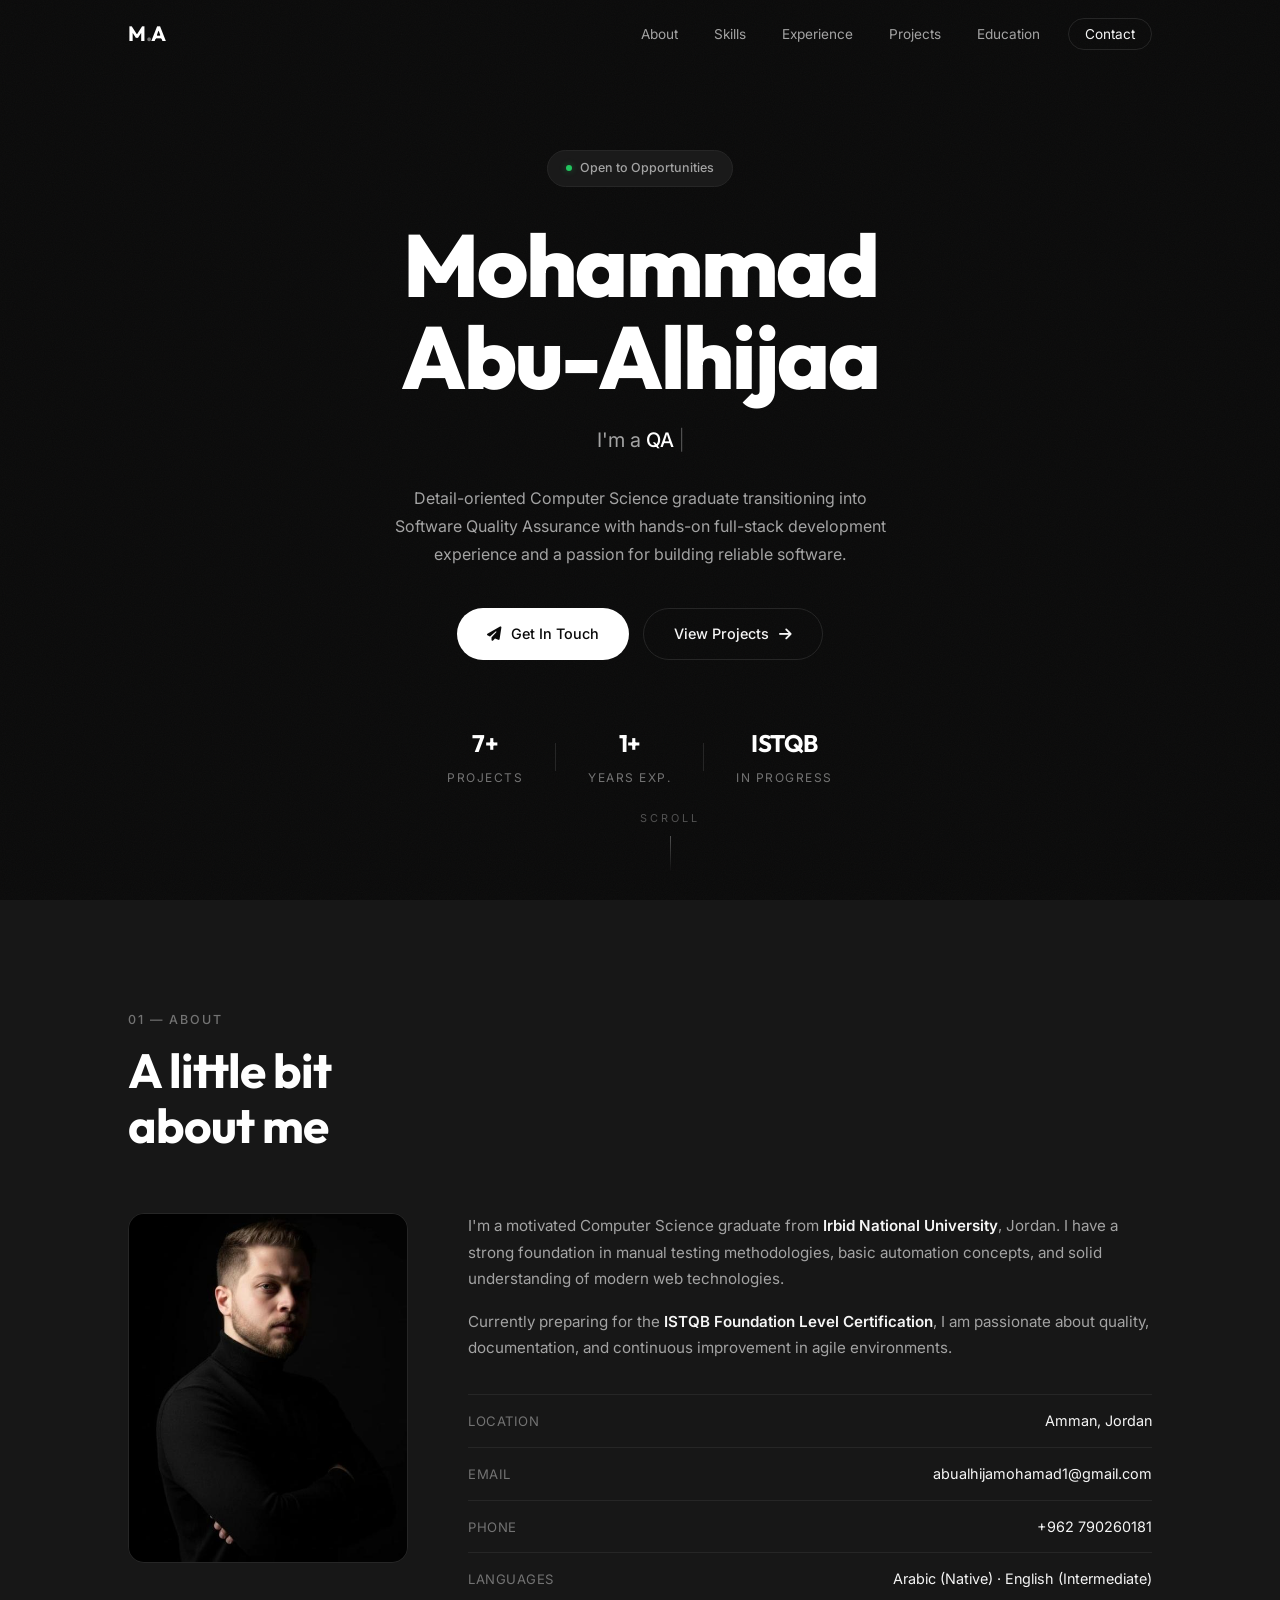
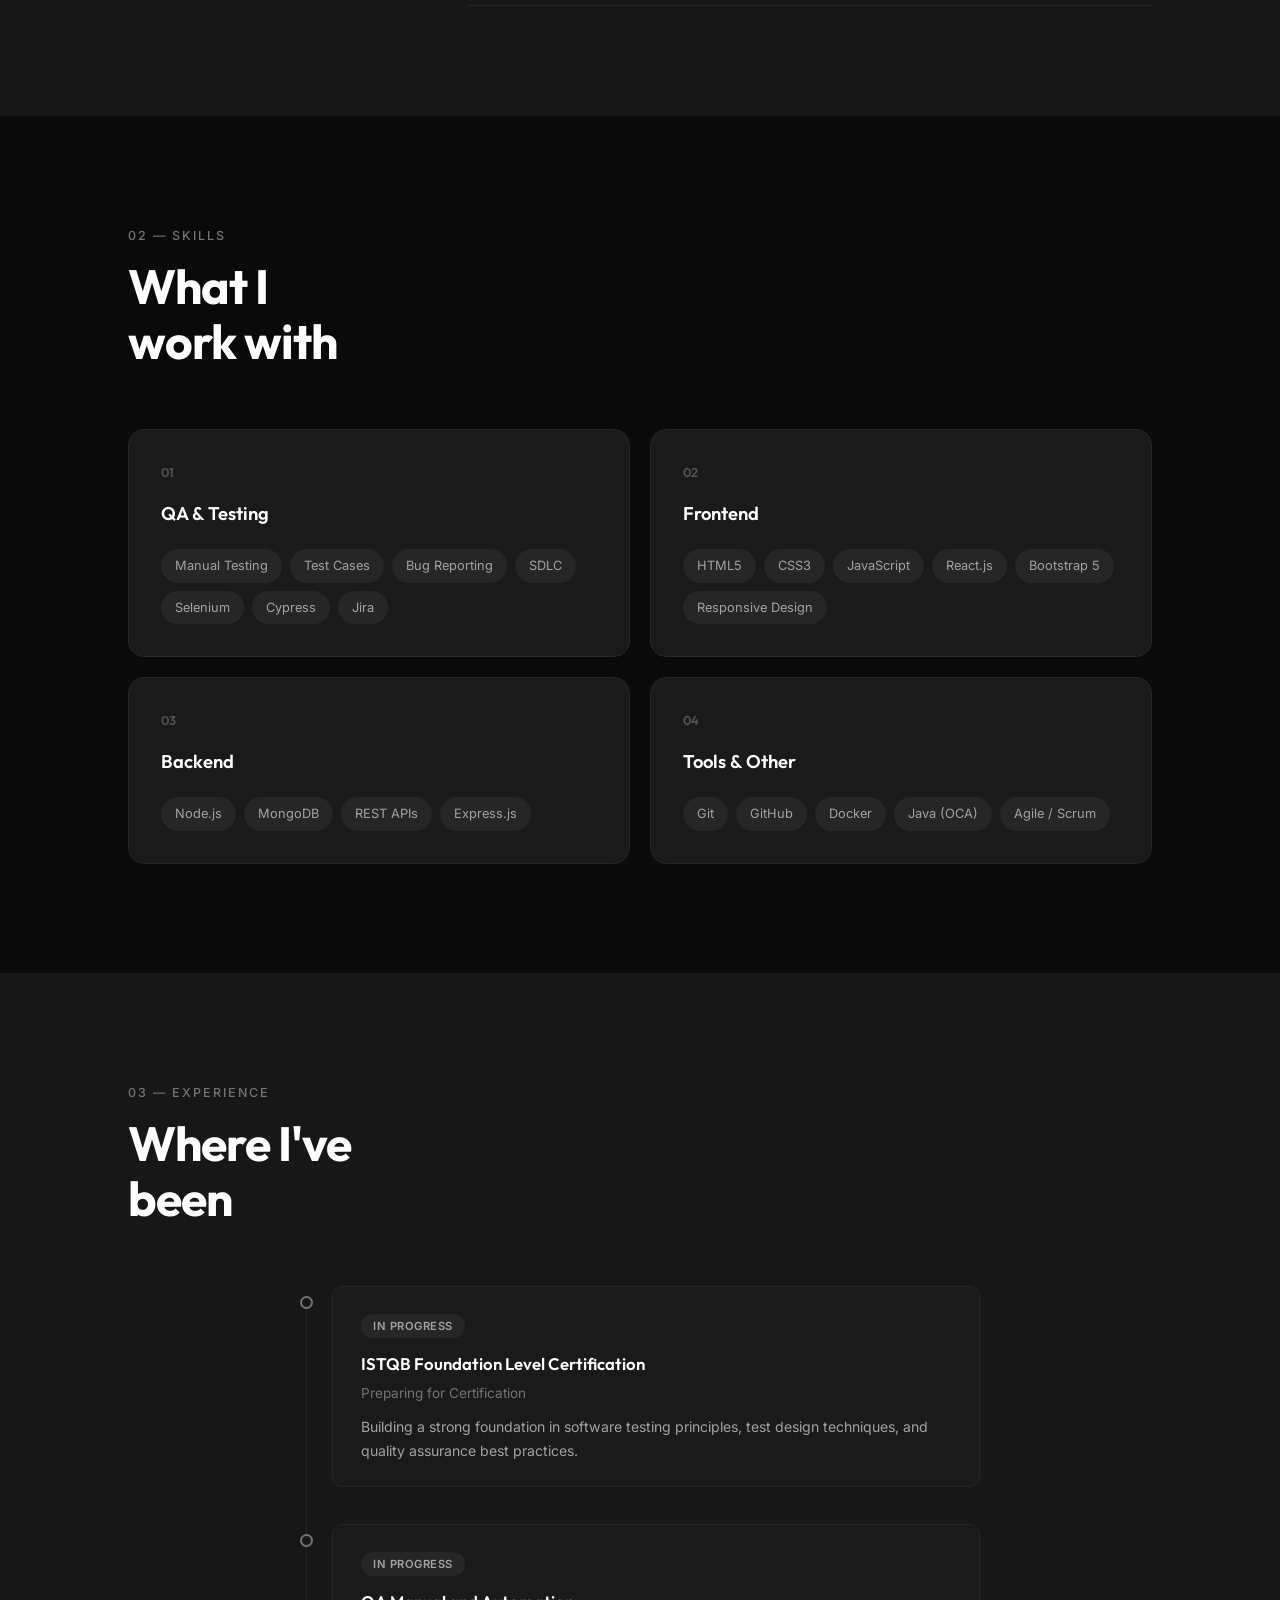
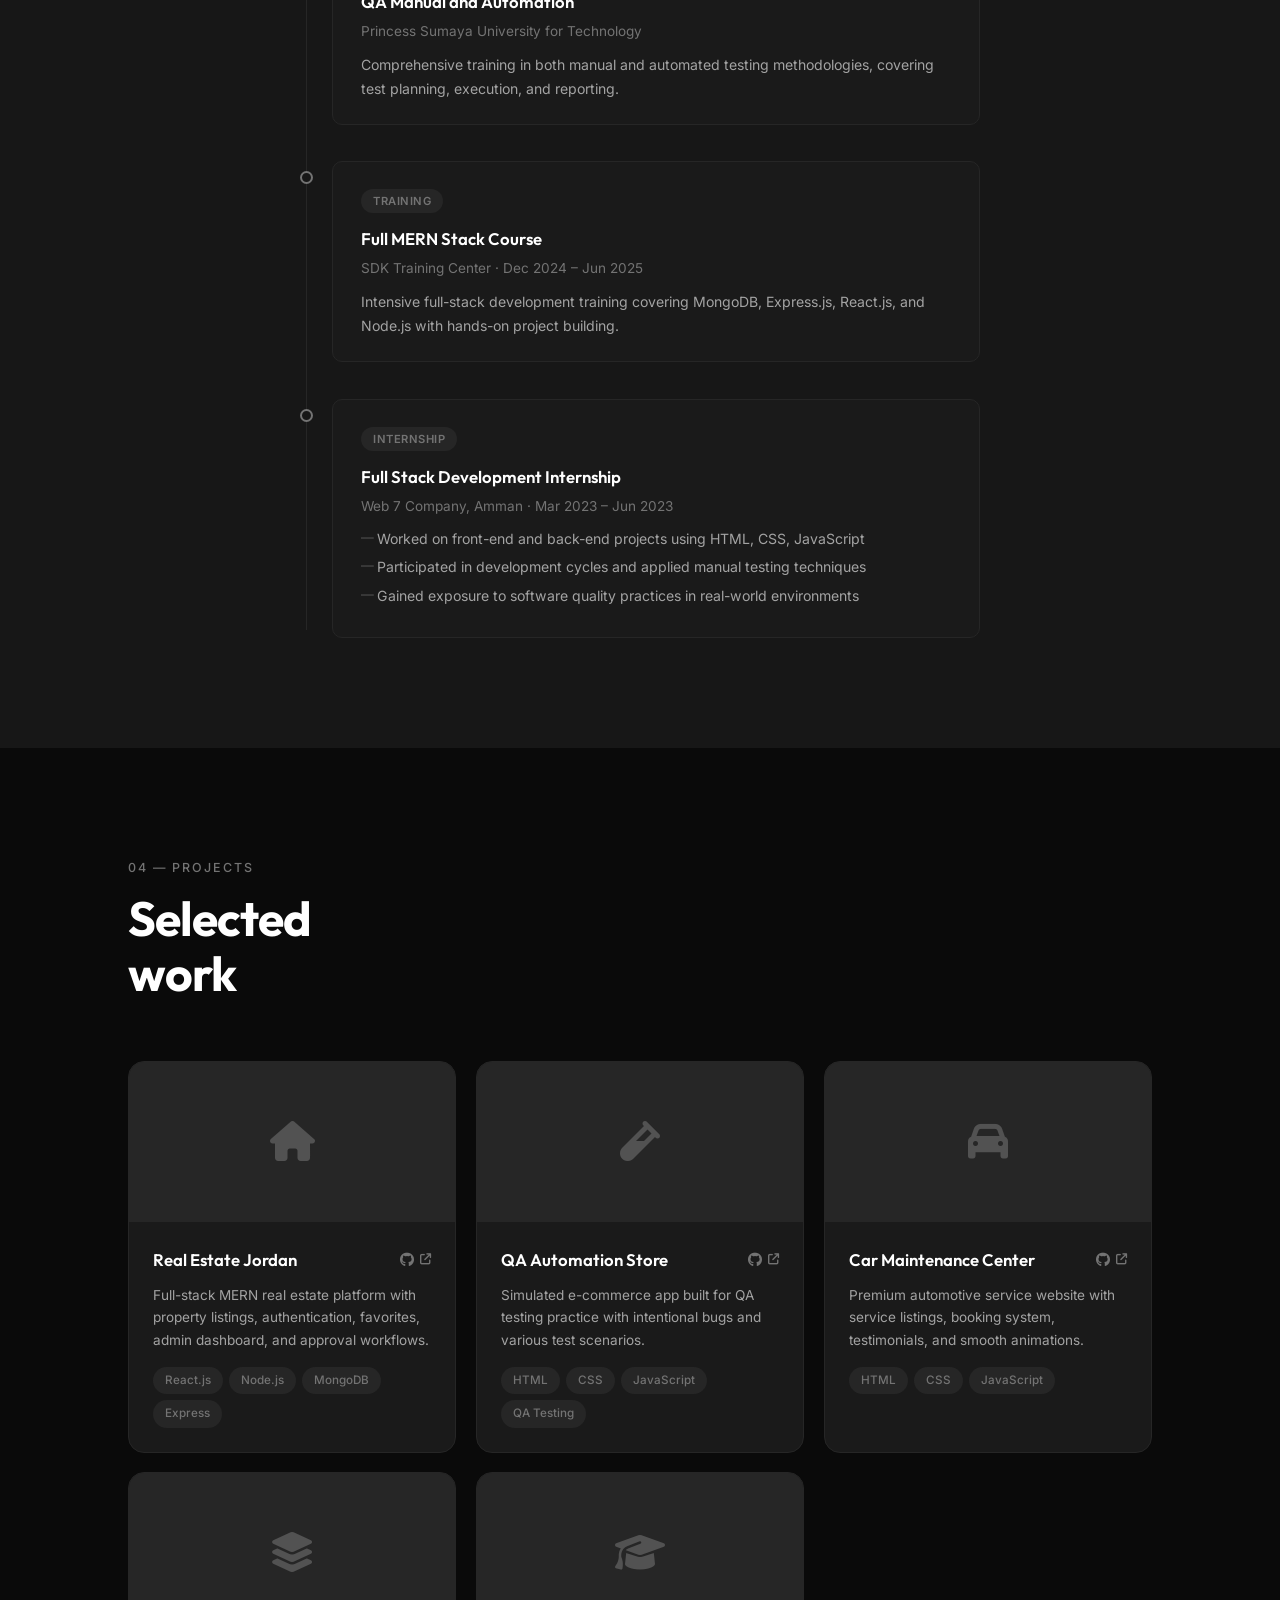
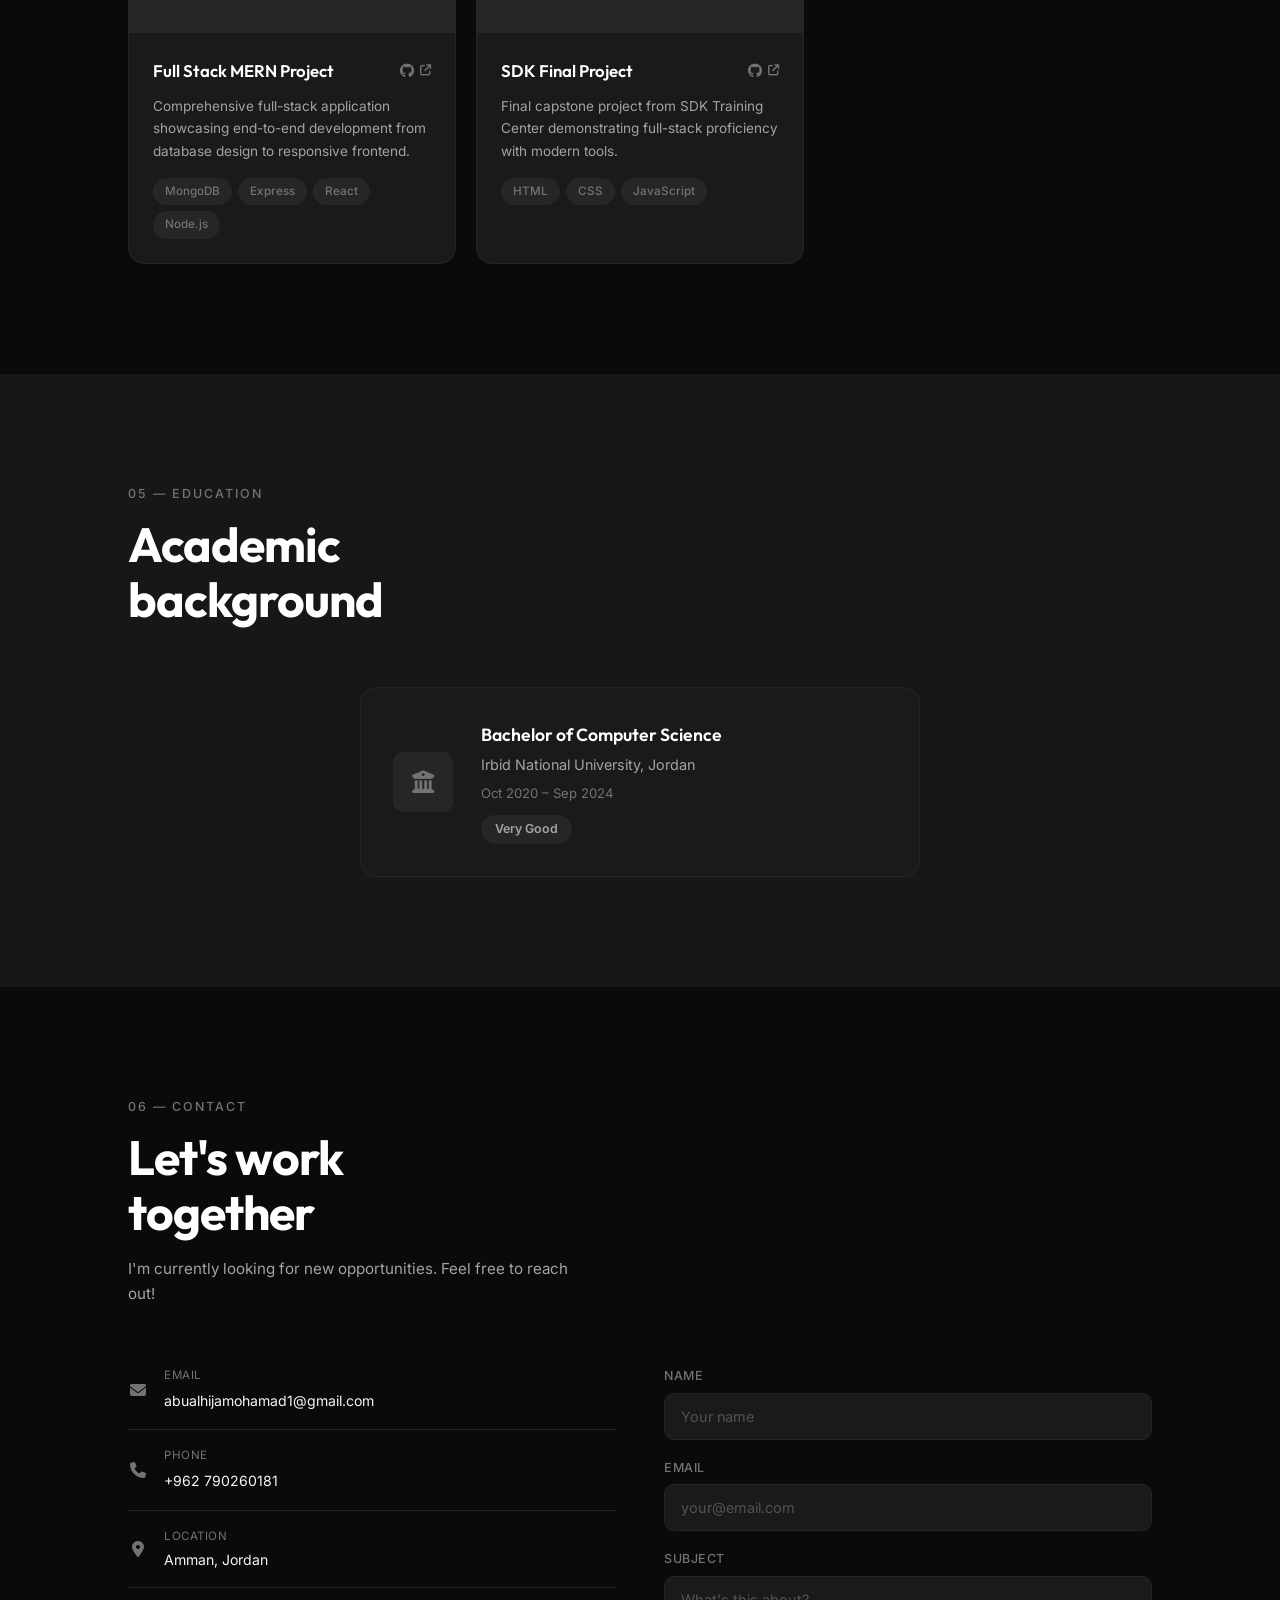
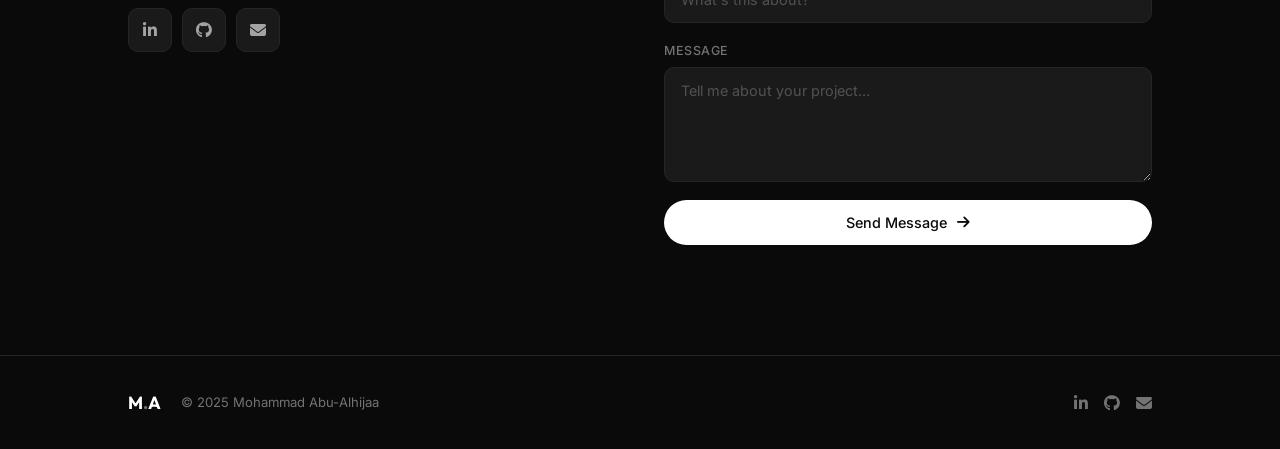
==== index.html @ 519ab6fd "portfolio" ====
<!DOCTYPE html>
<html lang="en">

<head>
    <meta charset="UTF-8">
    <meta name="viewport" content="width=device-width, initial-scale=1.0">
    <meta name="description"
        content="Mohammad Abu-Alhijaa — QA Engineer & Full-Stack Developer. Explore my portfolio, projects, and skills in software quality assurance and web development.">
    <meta name="keywords"
        content="Mohammad Abu-Alhijaa, QA Engineer, Full-Stack Developer, Portfolio, Software Quality Assurance, MERN Stack">
    <meta name="author" content="Mohammad Abu-Alhijaa">
    <title>Mohammad Abu-Alhijaa | QA Engineer & Full-Stack Developer</title>
    <link rel="preconnect" href="https://fonts.googleapis.com">
    <link rel="preconnect" href="https://fonts.gstatic.com" crossorigin>
    <link
        href="https://fonts.googleapis.com/css2?family=Inter:wght@300;400;500;600;700&family=Outfit:wght@500;600;700;800&display=swap"
        rel="stylesheet">
    <link rel="stylesheet" href="https://cdnjs.cloudflare.com/ajax/libs/font-awesome/6.5.1/css/all.min.css">
    <link rel="stylesheet" href="styles.css">
</head>

<body>
    <!-- ========== NAVIGATION ========== -->
    <nav class="navbar" id="navbar">
        <div class="nav-container">
            <a href="#hero" class="nav-logo">M<span class="logo-dot">.</span>A</a>
            <ul class="nav-links" id="navLinks">
                <li><a href="#about" class="nav-link">About</a></li>
                <li><a href="#skills" class="nav-link">Skills</a></li>
                <li><a href="#experience" class="nav-link">Experience</a></li>
                <li><a href="#projects" class="nav-link">Projects</a></li>
                <li><a href="#education" class="nav-link">Education</a></li>
                <li><a href="#contact" class="nav-link nav-link-cta">Contact</a></li>
            </ul>
            <button class="nav-toggle" id="navToggle" aria-label="Toggle navigation menu">
                <span class="hamburger"></span>
            </button>
        </div>
    </nav>

    <!-- ========== HERO SECTION ========== -->
    <section class="hero" id="hero">
        <div class="hero-noise"></div>
        <div class="hero-content">
            <div class="hero-badge">
                <span class="badge-dot"></span>
                Open to Opportunities
            </div>
            <h1 class="hero-name">Mohammad<br>Abu-Alhijaa</h1>
            <div class="hero-title">
                <span class="hero-title-static">I'm a </span>
                <span class="hero-title-dynamic" id="typingText"></span>
                <span class="typing-cursor">|</span>
            </div>
            <p class="hero-description">
                Detail-oriented Computer Science graduate transitioning into Software Quality Assurance
                with hands-on full-stack development experience and a passion for building reliable software.
            </p>
            <div class="hero-cta">
                <a href="#contact" class="btn btn-primary">
                    <i class="fas fa-paper-plane"></i>
                    Get In Touch
                </a>
                <a href="#projects" class="btn btn-ghost">
                    View Projects
                    <i class="fas fa-arrow-right"></i>
                </a>
            </div>
            <div class="hero-stats">
                <div class="stat-item">
                    <span class="stat-number">7+</span>
                    <span class="stat-label">Projects</span>
                </div>
                <div class="stat-divider"></div>
                <div class="stat-item">
                    <span class="stat-number">1+</span>
                    <span class="stat-label">Years Exp.</span>
                </div>
                <div class="stat-divider"></div>
                <div class="stat-item">
                    <span class="stat-number">ISTQB</span>
                    <span class="stat-label">In Progress</span>
                </div>
            </div>
        </div>
        <div class="scroll-indicator" aria-hidden="true">
            <span>Scroll</span>
            <div class="scroll-line"></div>
        </div>
    </section>

    <!-- ========== ABOUT SECTION ========== -->
    <section class="section about" id="about">
        <div class="container">
            <div class="section-header reveal">
                <p class="section-label">01 — About</p>
                <h2 class="section-title">A little bit<br>about me</h2>
            </div>
            <div class="about-grid">
                <div class="about-image reveal">
                    <div class="image-frame">
                        <img src="image.png" alt="Mohammad Abu-Alhijaa" class="profile-photo"
                            onerror="this.style.display='none'; this.nextElementSibling.style.display='flex';">
                        <div class="avatar-fallback" style="display:none;">
                            <span>M.A</span>
                        </div>
                    </div>
                </div>
                <div class="about-content reveal">
                    <p class="about-text">
                        I'm a motivated Computer Science graduate from <strong>Irbid National University</strong>,
                        Jordan.
                        I have a strong foundation in manual testing methodologies, basic automation concepts, and solid
                        understanding of modern web technologies.
                    </p>
                    <p class="about-text">
                        Currently preparing for the <strong>ISTQB Foundation Level Certification</strong>, I am
                        passionate
                        about quality, documentation, and continuous improvement in agile environments.
                    </p>
                    <div class="about-details">
                        <div class="detail-item">
                            <span class="detail-label">Location</span>
                            <span class="detail-value">Amman, Jordan</span>
                        </div>
                        <div class="detail-item">
                            <span class="detail-label">Email</span>
                            <a href="mailto:abualhijamohamad1@gmail.com"
                                class="detail-value detail-link">abualhijamohamad1@gmail.com</a>
                        </div>
                        <div class="detail-item">
                            <span class="detail-label">Phone</span>
                            <a href="tel:+962790260181" class="detail-value detail-link">+962 790260181</a>
                        </div>
                        <div class="detail-item">
                            <span class="detail-label">Languages</span>
                            <span class="detail-value">Arabic (Native) · English (Intermediate)</span>
                        </div>
                    </div>
                </div>
            </div>
        </div>
    </section>

    <!-- ========== SKILLS SECTION ========== -->
    <section class="section skills" id="skills">
        <div class="container">
            <div class="section-header reveal">
                <p class="section-label">02 — Skills</p>
                <h2 class="section-title">What I<br>work with</h2>
            </div>
            <div class="skills-grid">
                <div class="skill-card reveal">
                    <div class="skill-card-number">01</div>
                    <h3 class="skill-card-title">QA & Testing</h3>
                    <div class="skill-tags">
                        <span class="skill-tag">Manual Testing</span>
                        <span class="skill-tag">Test Cases</span>
                        <span class="skill-tag">Bug Reporting</span>
                        <span class="skill-tag">SDLC</span>
                        <span class="skill-tag">Selenium</span>
                        <span class="skill-tag">Cypress</span>
                        <span class="skill-tag">Jira</span>
                    </div>
                </div>
                <div class="skill-card reveal">
                    <div class="skill-card-number">02</div>
                    <h3 class="skill-card-title">Frontend</h3>
                    <div class="skill-tags">
                        <span class="skill-tag">HTML5</span>
                        <span class="skill-tag">CSS3</span>
                        <span class="skill-tag">JavaScript</span>
                        <span class="skill-tag">React.js</span>
                        <span class="skill-tag">Bootstrap 5</span>
                        <span class="skill-tag">Responsive Design</span>
                    </div>
                </div>
                <div class="skill-card reveal">
                    <div class="skill-card-number">03</div>
                    <h3 class="skill-card-title">Backend</h3>
                    <div class="skill-tags">
                        <span class="skill-tag">Node.js</span>
                        <span class="skill-tag">MongoDB</span>
                        <span class="skill-tag">REST APIs</span>
                        <span class="skill-tag">Express.js</span>
                    </div>
                </div>
                <div class="skill-card reveal">
                    <div class="skill-card-number">04</div>
                    <h3 class="skill-card-title">Tools & Other</h3>
                    <div class="skill-tags">
                        <span class="skill-tag">Git</span>
                        <span class="skill-tag">GitHub</span>
                        <span class="skill-tag">Docker</span>
                        <span class="skill-tag">Java (OCA)</span>
                        <span class="skill-tag">Agile / Scrum</span>
                    </div>
                </div>
            </div>
        </div>
    </section>

    <!-- ========== EXPERIENCE SECTION ========== -->
    <section class="section experience" id="experience">
        <div class="container">
            <div class="section-header reveal">
                <p class="section-label">03 — Experience</p>
                <h2 class="section-title">Where I've<br>been</h2>
            </div>
            <div class="timeline">
                <div class="timeline-item reveal">
                    <div class="timeline-marker"></div>
                    <div class="timeline-content">
                        <span class="timeline-badge">In Progress</span>
                        <h3 class="timeline-title">ISTQB Foundation Level Certification</h3>
                        <p class="timeline-subtitle">Preparing for Certification</p>
                        <p class="timeline-text">Building a strong foundation in software testing principles, test
                            design techniques, and quality assurance best practices.</p>
                    </div>
                </div>
                <div class="timeline-item reveal">
                    <div class="timeline-marker"></div>
                    <div class="timeline-content">
                        <span class="timeline-badge">In Progress</span>
                        <h3 class="timeline-title">QA Manual and Automation</h3>
                        <p class="timeline-subtitle">Princess Sumaya University for Technology</p>
                        <p class="timeline-text">Comprehensive training in both manual and automated testing
                            methodologies, covering test planning, execution, and reporting.</p>
                    </div>
                </div>
                <div class="timeline-item reveal">
                    <div class="timeline-marker"></div>
                    <div class="timeline-content">
                        <span class="timeline-badge badge-alt">Training</span>
                        <h3 class="timeline-title">Full MERN Stack Course</h3>
                        <p class="timeline-subtitle">SDK Training Center · Dec 2024 – Jun 2025</p>
                        <p class="timeline-text">Intensive full-stack development training covering MongoDB, Express.js,
                            React.js, and Node.js with hands-on project building.</p>
                    </div>
                </div>
                <div class="timeline-item reveal">
                    <div class="timeline-marker"></div>
                    <div class="timeline-content">
                        <span class="timeline-badge badge-alt">Internship</span>
                        <h3 class="timeline-title">Full Stack Development Internship</h3>
                        <p class="timeline-subtitle">Web 7 Company, Amman · Mar 2023 – Jun 2023</p>
                        <ul class="timeline-list">
                            <li>Worked on front-end and back-end projects using HTML, CSS, JavaScript</li>
                            <li>Participated in development cycles and applied manual testing techniques</li>
                            <li>Gained exposure to software quality practices in real-world environments</li>
                        </ul>
                    </div>
                </div>
            </div>
        </div>
    </section>

    <!-- ========== PROJECTS SECTION ========== -->
    <section class="section projects" id="projects">
        <div class="container">
            <div class="section-header reveal">
                <p class="section-label">04 — Projects</p>
                <h2 class="section-title">Selected<br>work</h2>
            </div>
            <div class="projects-grid">
                <article class="project-card reveal">
                    <div class="project-image">
                        <div class="project-icon"><i class="fas fa-home"></i></div>
                    </div>
                    <div class="project-info">
                        <div class="project-header">
                            <h3 class="project-title">Real Estate Jordan</h3>
                            <a href="https://github.com/mohammad2001ah/realestate-jo" target="_blank" rel="noopener"
                                class="project-link" aria-label="View on GitHub">
                                <i class="fab fa-github"></i>
                                <i class="fas fa-arrow-up-right-from-square"></i>
                            </a>
                        </div>
                        <p class="project-desc">Full-stack MERN real estate platform with property listings,
                            authentication, favorites, admin dashboard, and approval workflows.</p>
                        <div class="project-tech">
                            <span>React.js</span>
                            <span>Node.js</span>
                            <span>MongoDB</span>
                            <span>Express</span>
                        </div>
                    </div>
                </article>

                <article class="project-card reveal">
                    <div class="project-image">
                        <div class="project-icon"><i class="fas fa-vial"></i></div>
                    </div>
                    <div class="project-info">
                        <div class="project-header">
                            <h3 class="project-title">QA Automation Store</h3>
                            <a href="https://github.com/mohammad2001ah/Qa-Automation-Store" target="_blank"
                                rel="noopener" class="project-link" aria-label="View on GitHub">
                                <i class="fab fa-github"></i>
                                <i class="fas fa-arrow-up-right-from-square"></i>
                            </a>
                        </div>
                        <p class="project-desc">Simulated e-commerce app built for QA testing practice with intentional
                            bugs and various test scenarios.</p>
                        <div class="project-tech">
                            <span>HTML</span>
                            <span>CSS</span>
                            <span>JavaScript</span>
                            <span>QA Testing</span>
                        </div>
                    </div>
                </article>

                <article class="project-card reveal">
                    <div class="project-image">
                        <div class="project-icon"><i class="fas fa-car"></i></div>
                    </div>
                    <div class="project-info">
                        <div class="project-header">
                            <h3 class="project-title">Car Maintenance Center</h3>
                            <a href="https://github.com/mohammad2001ah/Car_Maintenance_Center" target="_blank"
                                rel="noopener" class="project-link" aria-label="View on GitHub">
                                <i class="fab fa-github"></i>
                                <i class="fas fa-arrow-up-right-from-square"></i>
                            </a>
                        </div>
                        <p class="project-desc">Premium automotive service website with service listings, booking
                            system, testimonials, and smooth animations.</p>
                        <div class="project-tech">
                            <span>HTML</span>
                            <span>CSS</span>
                            <span>JavaScript</span>
                        </div>
                    </div>
                </article>

                <article class="project-card reveal">
                    <div class="project-image">
                        <div class="project-icon"><i class="fas fa-layer-group"></i></div>
                    </div>
                    <div class="project-info">
                        <div class="project-header">
                            <h3 class="project-title">Full Stack MERN Project</h3>
                            <a href="https://github.com/mohammad2001ah/Full_stack_mern_project" target="_blank"
                                rel="noopener" class="project-link" aria-label="View on GitHub">
                                <i class="fab fa-github"></i>
                                <i class="fas fa-arrow-up-right-from-square"></i>
                            </a>
                        </div>
                        <p class="project-desc">Comprehensive full-stack application showcasing end-to-end development
                            from database design to responsive frontend.</p>
                        <div class="project-tech">
                            <span>MongoDB</span>
                            <span>Express</span>
                            <span>React</span>
                            <span>Node.js</span>
                        </div>
                    </div>
                </article>

                <article class="project-card reveal">
                    <div class="project-image">
                        <div class="project-icon"><i class="fas fa-graduation-cap"></i></div>
                    </div>
                    <div class="project-info">
                        <div class="project-header">
                            <h3 class="project-title">SDK Final Project</h3>
                            <a href="https://github.com/mohammad2001ah/SDK_FP" target="_blank" rel="noopener"
                                class="project-link" aria-label="View on GitHub">
                                <i class="fab fa-github"></i>
                                <i class="fas fa-arrow-up-right-from-square"></i>
                            </a>
                        </div>
                        <p class="project-desc">Final capstone project from SDK Training Center demonstrating full-stack
                            proficiency with modern tools.</p>
                        <div class="project-tech">
                            <span>HTML</span>
                            <span>CSS</span>
                            <span>JavaScript</span>
                        </div>
                    </div>
                </article>
            </div>
        </div>
    </section>

    <!-- ========== EDUCATION SECTION ========== -->
    <section class="section education" id="education">
        <div class="container">
            <div class="section-header reveal">
                <p class="section-label">05 — Education</p>
                <h2 class="section-title">Academic<br>background</h2>
            </div>
            <div class="education-card reveal">
                <div class="edu-icon">
                    <i class="fas fa-university"></i>
                </div>
                <div class="edu-content">
                    <h3 class="edu-degree">Bachelor of Computer Science</h3>
                    <p class="edu-school">Irbid National University, Jordan</p>
                    <p class="edu-date">Oct 2020 – Sep 2024</p>
                    <span class="edu-grade">Very Good</span>
                </div>
            </div>
        </div>
    </section>

    <!-- ========== CONTACT SECTION ========== -->
    <section class="section contact" id="contact">
        <div class="container">
            <div class="section-header reveal">
                <p class="section-label">06 — Contact</p>
                <h2 class="section-title">Let's work<br>together</h2>
                <p class="section-subtitle">I'm currently looking for new opportunities. Feel free to reach out!</p>
            </div>
            <div class="contact-grid">
                <div class="contact-info reveal">
                    <div class="contact-card">
                        <i class="fas fa-envelope"></i>
                        <div>
                            <span class="contact-label">Email</span>
                            <a href="mailto:abualhijamohamad1@gmail.com">abualhijamohamad1@gmail.com</a>
                        </div>
                    </div>
                    <div class="contact-card">
                        <i class="fas fa-phone"></i>
                        <div>
                            <span class="contact-label">Phone</span>
                            <a href="tel:+962790260181">+962 790260181</a>
                        </div>
                    </div>
                    <div class="contact-card">
                        <i class="fas fa-map-marker-alt"></i>
                        <div>
                            <span class="contact-label">Location</span>
                            <p>Amman, Jordan</p>
                        </div>
                    </div>
                    <div class="contact-socials">
                        <a href="https://www.linkedin.com/in/mohammad-abu-alhija-a-15580b316/" target="_blank"
                            rel="noopener" class="social-link" aria-label="LinkedIn">
                            <i class="fab fa-linkedin-in"></i>
                        </a>
                        <a href="https://github.com/mohammad2001ah" target="_blank" rel="noopener" class="social-link"
                            aria-label="GitHub">
                            <i class="fab fa-github"></i>
                        </a>
                        <a href="mailto:abualhijamohamad1@gmail.com" class="social-link" aria-label="Email">
                            <i class="fas fa-envelope"></i>
                        </a>
                    </div>
                </div>
                <form class="contact-form reveal" id="contactForm">
                    <div class="form-group">
                        <label for="name">Name</label>
                        <input type="text" id="name" name="name" placeholder="Your name" required>
                    </div>
                    <div class="form-group">
                        <label for="email">Email</label>
                        <input type="email" id="email" name="email" placeholder="your@email.com" required>
                    </div>
                    <div class="form-group">
                        <label for="subject">Subject</label>
                        <input type="text" id="subject" name="subject" placeholder="What's this about?" required>
                    </div>
                    <div class="form-group">
                        <label for="message">Message</label>
                        <textarea id="message" name="message" rows="5" placeholder="Tell me about your project..."
                            required></textarea>
                    </div>
                    <button type="submit" class="btn btn-primary btn-full">
                        Send Message
                        <i class="fas fa-arrow-right"></i>
                    </button>
                </form>
            </div>
        </div>
    </section>

    <!-- ========== FOOTER ========== -->
    <footer class="footer">
        <div class="container">
            <div class="footer-content">
                <div class="footer-left">
                    <a href="#hero" class="footer-logo">M<span class="logo-dot">.</span>A</a>
                    <p class="footer-text">&copy; 2025 Mohammad Abu-Alhijaa</p>
                </div>
                <div class="footer-socials">
                    <a href="https://www.linkedin.com/in/mohammad-abu-alhija-a-15580b316/" target="_blank"
                        rel="noopener" aria-label="LinkedIn"><i class="fab fa-linkedin-in"></i></a>
                    <a href="https://github.com/mohammad2001ah" target="_blank" rel="noopener" aria-label="GitHub"><i
                            class="fab fa-github"></i></a>
                    <a href="mailto:abualhijamohamad1@gmail.com" aria-label="Email"><i class="fas fa-envelope"></i></a>
                </div>
            </div>
        </div>
    </footer>

    <script src="script.js"></script>
</body>

</html>
---- styles.css ----
/* ============================================
   PREMIUM MINIMALIST BLACK & WHITE PORTFOLIO
   Design: clean, fast, recruiter-ready
   ============================================ */

/* ---- DESIGN TOKENS ---- */
:root {
    --black: #0a0a0a;
    --black-soft: #111111;
    --gray-950: #171717;
    --gray-900: #1a1a1a;
    --gray-800: #262626;
    --gray-700: #333333;
    --gray-600: #525252;
    --gray-500: #737373;
    --gray-400: #a3a3a3;
    --gray-300: #d4d4d4;
    --gray-200: #e5e5e5;
    --gray-100: #f5f5f5;
    --white: #fafafa;
    --pure-white: #ffffff;

    --bg: var(--black);
    --bg-alt: var(--gray-950);
    --surface: var(--gray-900);
    --surface-hover: var(--gray-800);
    --border: var(--gray-800);
    --border-hover: var(--gray-600);

    --text: var(--gray-100);
    --text-secondary: var(--gray-400);
    --text-muted: var(--gray-500);
    --text-faint: var(--gray-600);

    --font-body: 'Inter', -apple-system, BlinkMacSystemFont, system-ui, sans-serif;
    --font-heading: 'Outfit', 'Inter', sans-serif;

    --radius: 10px;
    --radius-lg: 16px;

    --ease: cubic-bezier(0.25, 0.46, 0.45, 0.94);
    --ease-out: cubic-bezier(0.16, 1, 0.3, 1);

    --nav-h: 68px;
}

/* ---- RESET ---- */
*,
*::before,
*::after {
    margin: 0;
    padding: 0;
    box-sizing: border-box;
}

html {
    scroll-behavior: smooth;
    scroll-padding-top: var(--nav-h);
}

body {
    font-family: var(--font-body);
    background: var(--bg);
    color: var(--text);
    line-height: 1.65;
    overflow-x: hidden;
    -webkit-font-smoothing: antialiased;
    -moz-osx-font-smoothing: grayscale;
}

a {
    text-decoration: none;
    color: inherit;
}

ul {
    list-style: none;
}

img {
    max-width: 100%;
    display: block;
}

.container {
    max-width: 1080px;
    margin: 0 auto;
    padding: 0 28px;
}

.section {
    padding: 110px 0;
}

/* ---- BUTTONS ---- */
.btn {
    display: inline-flex;
    align-items: center;
    gap: 10px;
    padding: 14px 30px;
    border-radius: 50px;
    font-family: var(--font-body);
    font-size: 0.9rem;
    font-weight: 500;
    cursor: pointer;
    border: none;
    transition: transform 0.25s var(--ease), box-shadow 0.25s var(--ease), background 0.25s var(--ease);
    will-change: transform;
}

.btn-primary {
    background: var(--pure-white);
    color: var(--black);
}

.btn-primary:hover {
    transform: translateY(-2px);
    box-shadow: 0 8px 24px rgba(255, 255, 255, 0.08);
}

.btn-ghost {
    background: transparent;
    color: var(--text);
    border: 1px solid var(--border);
    padding: 13px 30px;
}

.btn-ghost:hover {
    border-color: var(--gray-400);
    transform: translateY(-2px);
}

.btn-full {
    width: 100%;
    justify-content: center;
}

/* ---- NAVIGATION ---- */
.navbar {
    position: fixed;
    top: 0;
    left: 0;
    right: 0;
    height: var(--nav-h);
    z-index: 1000;
    transition: background 0.3s, border-color 0.3s, backdrop-filter 0.3s;
    border-bottom: 1px solid transparent;
}

.navbar.scrolled {
    background: rgba(10, 10, 10, 0.85);
    backdrop-filter: blur(16px);
    -webkit-backdrop-filter: blur(16px);
    border-bottom-color: var(--border);
}

.nav-container {
    max-width: 1080px;
    margin: 0 auto;
    padding: 0 28px;
    height: 100%;
    display: flex;
    align-items: center;
    justify-content: space-between;
}

.nav-logo {
    font-family: var(--font-heading);
    font-size: 1.3rem;
    font-weight: 700;
    color: var(--pure-white);
    letter-spacing: -0.5px;
}

.logo-dot {
    color: var(--gray-500);
}

.nav-links {
    display: flex;
    align-items: center;
    gap: 4px;
}

.nav-link {
    padding: 7px 16px;
    font-size: 0.85rem;
    font-weight: 400;
    color: var(--text-secondary);
    border-radius: 50px;
    transition: color 0.2s;
}

.nav-link:hover {
    color: var(--pure-white);
}

.nav-link.active {
    color: var(--pure-white);
}

.nav-link-cta {
    margin-left: 8px;
    border: 1px solid var(--border);
    color: var(--text) !important;
}

.nav-link-cta:hover {
    border-color: var(--gray-500);
}

.nav-toggle {
    display: none;
    background: none;
    border: none;
    cursor: pointer;
    padding: 8px;
    z-index: 1001;
}

.hamburger,
.hamburger::before,
.hamburger::after {
    display: block;
    width: 22px;
    height: 1.5px;
    background: var(--text);
    transition: all 0.25s var(--ease);
}

.hamburger {
    position: relative;
}

.hamburger::before,
.hamburger::after {
    content: '';
    position: absolute;
}

.hamburger::before {
    top: -6px;
}

.hamburger::after {
    top: 6px;
}

.nav-toggle.active .hamburger {
    background: transparent;
}

.nav-toggle.active .hamburger::before {
    top: 0;
    transform: rotate(45deg);
}

.nav-toggle.active .hamburger::after {
    top: 0;
    transform: rotate(-45deg);
}

/* ---- HERO ---- */
.hero {
    min-height: 100vh;
    display: flex;
    align-items: center;
    justify-content: center;
    position: relative;
    padding: 120px 28px 80px;
}

.hero-noise {
    position: absolute;
    inset: 0;
    opacity: 0.03;
    background-image: url("data:image/svg+xml,%3Csvg viewBox='0 0 256 256' xmlns='http://www.w3.org/2000/svg'%3E%3Cfilter id='noise'%3E%3CfeTurbulence type='fractalNoise' baseFrequency='0.9' numOctaves='4' stitchTiles='stitch'/%3E%3C/filter%3E%3Crect width='100%25' height='100%25' filter='url(%23noise)'/%3E%3C/svg%3E");
    background-size: 256px;
    pointer-events: none;
}

.hero-content {
    text-align: center;
    position: relative;
    z-index: 2;
    max-width: 660px;
}

.hero-badge {
    display: inline-flex;
    align-items: center;
    gap: 8px;
    padding: 7px 18px;
    background: var(--surface);
    border: 1px solid var(--border);
    border-radius: 50px;
    font-size: 0.78rem;
    font-weight: 500;
    color: var(--text-secondary);
    margin-bottom: 32px;
    animation: fadeUp 0.6s var(--ease-out) forwards;
}

.badge-dot {
    width: 6px;
    height: 6px;
    border-radius: 50%;
    background: #22c55e;
    box-shadow: 0 0 6px rgba(34, 197, 94, 0.4);
}

.hero-name {
    font-family: var(--font-heading);
    font-size: clamp(3rem, 8vw, 5.5rem);
    font-weight: 800;
    line-height: 1.05;
    letter-spacing: -2px;
    color: var(--pure-white);
    margin-bottom: 20px;
    animation: fadeUp 0.6s var(--ease-out) 0.08s both;
}

.hero-title {
    font-size: clamp(1rem, 2.2vw, 1.25rem);
    color: var(--text-secondary);
    margin-bottom: 24px;
    min-height: 1.8em;
    animation: fadeUp 0.6s var(--ease-out) 0.15s both;
}

.hero-title-dynamic {
    color: var(--pure-white);
    font-weight: 500;
}

.typing-cursor {
    color: var(--gray-500);
    animation: blink 1s step-end infinite;
    font-weight: 200;
}

@keyframes blink {
    50% {
        opacity: 0;
    }
}

.hero-description {
    font-size: 1rem;
    color: var(--text-secondary);
    line-height: 1.75;
    max-width: 520px;
    margin: 0 auto 40px;
    animation: fadeUp 0.6s var(--ease-out) 0.22s both;
}

.hero-cta {
    display: flex;
    gap: 14px;
    justify-content: center;
    flex-wrap: wrap;
    margin-bottom: 64px;
    animation: fadeUp 0.6s var(--ease-out) 0.3s both;
}

.hero-stats {
    display: flex;
    align-items: center;
    justify-content: center;
    gap: 32px;
    animation: fadeUp 0.6s var(--ease-out) 0.38s both;
}

.stat-item {
    text-align: center;
}

.stat-number {
    display: block;
    font-family: var(--font-heading);
    font-size: 1.5rem;
    font-weight: 700;
    color: var(--pure-white);
    letter-spacing: -0.5px;
}

.stat-label {
    font-size: 0.75rem;
    color: var(--text-muted);
    text-transform: uppercase;
    letter-spacing: 1.5px;
}

.stat-divider {
    width: 1px;
    height: 28px;
    background: var(--gray-800);
}

.scroll-indicator {
    position: absolute;
    bottom: 28px;
    left: 50%;
    transform: translateX(-50%);
    display: flex;
    flex-direction: column;
    align-items: center;
    gap: 8px;
    animation: fadeUp 0.6s var(--ease-out) 0.5s both;
}

.scroll-indicator span {
    font-size: 0.68rem;
    color: var(--text-faint);
    letter-spacing: 3px;
    text-transform: uppercase;
}

.scroll-line {
    width: 1px;
    height: 36px;
    background: linear-gradient(to bottom, var(--gray-600), transparent);
}

@keyframes fadeUp {
    from {
        opacity: 0;
        transform: translateY(24px);
    }

    to {
        opacity: 1;
        transform: translateY(0);
    }
}

/* ---- SECTION HEADERS ---- */
.section-header {
    margin-bottom: 60px;
}

.section-label {
    font-size: 0.78rem;
    font-weight: 500;
    color: var(--text-muted);
    text-transform: uppercase;
    letter-spacing: 2px;
    margin-bottom: 12px;
}

.section-title {
    font-family: var(--font-heading);
    font-size: clamp(2rem, 4vw, 3rem);
    font-weight: 700;
    line-height: 1.15;
    letter-spacing: -1px;
    color: var(--pure-white);
}

.section-subtitle {
    font-size: 0.95rem;
    color: var(--text-secondary);
    margin-top: 16px;
    max-width: 440px;
    line-height: 1.65;
}

/* ---- ABOUT ---- */
.about {
    background: var(--bg-alt);
}

.about-grid {
    display: grid;
    grid-template-columns: 280px 1fr;
    gap: 60px;
    align-items: start;
}

.image-frame {
    width: 100%;
    aspect-ratio: 4/5;
    border-radius: var(--radius-lg);
    overflow: hidden;
    background: var(--surface);
    border: 1px solid var(--border);
}

.profile-photo {
    width: 100%;
    height: 100%;
    object-fit: cover;
}

.avatar-fallback {
    width: 100%;
    height: 100%;
    display: flex;
    align-items: center;
    justify-content: center;
    background: var(--gray-900);
}

.avatar-fallback span {
    font-family: var(--font-heading);
    font-size: 3rem;
    font-weight: 700;
    color: var(--gray-600);
    letter-spacing: -1px;
}

.about-text {
    font-size: 0.95rem;
    color: var(--text-secondary);
    margin-bottom: 16px;
    line-height: 1.75;
}

.about-text strong {
    color: var(--text);
    font-weight: 600;
}

.about-details {
    margin-top: 32px;
    display: flex;
    flex-direction: column;
    gap: 0;
}

.detail-item {
    display: flex;
    justify-content: space-between;
    align-items: baseline;
    padding: 14px 0;
    border-bottom: 1px solid var(--border);
}

.detail-item:first-child {
    border-top: 1px solid var(--border);
}

.detail-label {
    font-size: 0.82rem;
    color: var(--text-muted);
    text-transform: uppercase;
    letter-spacing: 0.5px;
    flex-shrink: 0;
}

.detail-value {
    font-size: 0.9rem;
    color: var(--text);
    text-align: right;
}

.detail-link {
    transition: color 0.2s;
}

.detail-link:hover {
    color: var(--pure-white);
}

/* ---- SKILLS ---- */
.skills-grid {
    display: grid;
    grid-template-columns: repeat(2, 1fr);
    gap: 20px;
}

.skill-card {
    padding: 32px;
    background: var(--surface);
    border: 1px solid var(--border);
    border-radius: var(--radius-lg);
    transition: border-color 0.3s var(--ease), transform 0.3s var(--ease);
    will-change: transform;
}

.skill-card:hover {
    border-color: var(--border-hover);
    transform: translateY(-3px);
}

.skill-card-number {
    font-family: var(--font-heading);
    font-size: 0.8rem;
    font-weight: 600;
    color: var(--text-faint);
    margin-bottom: 16px;
}

.skill-card-title {
    font-family: var(--font-heading);
    font-size: 1.15rem;
    font-weight: 600;
    color: var(--pure-white);
    margin-bottom: 20px;
}

.skill-tags {
    display: flex;
    flex-wrap: wrap;
    gap: 8px;
}

.skill-tag {
    padding: 6px 14px;
    background: var(--gray-800);
    border-radius: 50px;
    font-size: 0.8rem;
    font-weight: 400;
    color: var(--text-secondary);
    transition: color 0.2s, background 0.2s;
}

.skill-tag:hover {
    background: var(--gray-700);
    color: var(--text);
}

/* ---- EXPERIENCE / TIMELINE ---- */
.experience {
    background: var(--bg-alt);
}

.timeline {
    max-width: 680px;
    margin: 0 auto;
    position: relative;
    padding-left: 32px;
}

.timeline::before {
    content: '';
    position: absolute;
    left: 6px;
    top: 8px;
    bottom: 8px;
    width: 1px;
    background: var(--border);
}

.timeline-item {
    position: relative;
    margin-bottom: 36px;
}

.timeline-item:last-child {
    margin-bottom: 0;
}

.timeline-marker {
    position: absolute;
    left: -32px;
    top: 10px;
    width: 13px;
    height: 13px;
    border-radius: 50%;
    background: var(--bg-alt);
    border: 2px solid var(--gray-500);
}

.timeline-content {
    padding: 24px 28px;
    background: var(--surface);
    border: 1px solid var(--border);
    border-radius: var(--radius);
    transition: border-color 0.3s;
}

.timeline-content:hover {
    border-color: var(--border-hover);
}

.timeline-badge {
    display: inline-block;
    padding: 3px 12px;
    border-radius: 50px;
    font-size: 0.7rem;
    font-weight: 600;
    text-transform: uppercase;
    letter-spacing: 0.5px;
    margin-bottom: 12px;
    background: var(--gray-800);
    color: var(--text-secondary);
}

.badge-alt {
    background: var(--gray-800);
    color: var(--text-muted);
}

.timeline-title {
    font-family: var(--font-heading);
    font-size: 1.05rem;
    font-weight: 600;
    margin-bottom: 4px;
    color: var(--pure-white);
}

.timeline-subtitle {
    font-size: 0.85rem;
    color: var(--text-muted);
    margin-bottom: 10px;
}

.timeline-text {
    font-size: 0.88rem;
    color: var(--text-secondary);
    line-height: 1.7;
}

.timeline-list {
    padding: 0;
}

.timeline-list li {
    position: relative;
    padding-left: 16px;
    margin-bottom: 6px;
    font-size: 0.88rem;
    color: var(--text-secondary);
    line-height: 1.6;
}

.timeline-list li::before {
    content: '—';
    position: absolute;
    left: 0;
    color: var(--text-faint);
    font-size: 0.8rem;
}

/* ---- PROJECTS ---- */
.projects-grid {
    display: grid;
    grid-template-columns: repeat(auto-fill, minmax(320px, 1fr));
    gap: 20px;
}

.project-card {
    background: var(--surface);
    border: 1px solid var(--border);
    border-radius: var(--radius-lg);
    overflow: hidden;
    transition: border-color 0.3s var(--ease), transform 0.3s var(--ease);
    will-change: transform;
}

.project-card:hover {
    border-color: var(--border-hover);
    transform: translateY(-4px);
}

.project-image {
    height: 160px;
    display: flex;
    align-items: center;
    justify-content: center;
    background: var(--gray-800);
    border-bottom: 1px solid var(--border);
}

.project-icon {
    font-size: 2.5rem;
    color: var(--gray-600);
    transition: color 0.3s;
}

.project-card:hover .project-icon {
    color: var(--gray-400);
}

.project-info {
    padding: 24px;
}

.project-header {
    display: flex;
    justify-content: space-between;
    align-items: center;
    margin-bottom: 10px;
}

.project-title {
    font-family: var(--font-heading);
    font-size: 1.05rem;
    font-weight: 600;
    color: var(--pure-white);
}

.project-link {
    display: flex;
    align-items: center;
    gap: 6px;
    color: var(--text-muted);
    font-size: 0.9rem;
    transition: color 0.2s;
}

.project-link:hover {
    color: var(--pure-white);
}

.project-link .fa-arrow-up-right-from-square {
    font-size: 0.7rem;
}

.project-desc {
    font-size: 0.85rem;
    color: var(--text-secondary);
    line-height: 1.65;
    margin-bottom: 16px;
}

.project-tech {
    display: flex;
    flex-wrap: wrap;
    gap: 6px;
}

.project-tech span {
    padding: 4px 12px;
    background: var(--gray-800);
    border-radius: 50px;
    font-size: 0.73rem;
    font-weight: 500;
    color: var(--text-muted);
}

/* ---- EDUCATION ---- */
.education {
    background: var(--bg-alt);
}

.education-card {
    max-width: 560px;
    margin: 0 auto;
    display: flex;
    gap: 28px;
    align-items: center;
    padding: 32px;
    background: var(--surface);
    border: 1px solid var(--border);
    border-radius: var(--radius-lg);
    transition: border-color 0.3s var(--ease);
}

.education-card:hover {
    border-color: var(--border-hover);
}

.edu-icon {
    width: 60px;
    height: 60px;
    min-width: 60px;
    background: var(--gray-800);
    border-radius: var(--radius);
    display: flex;
    align-items: center;
    justify-content: center;
    font-size: 1.4rem;
    color: var(--text-muted);
}

.edu-degree {
    font-family: var(--font-heading);
    font-size: 1.1rem;
    font-weight: 600;
    margin-bottom: 4px;
    color: var(--pure-white);
}

.edu-school {
    color: var(--text-secondary);
    font-size: 0.9rem;
    margin-bottom: 6px;
}

.edu-date {
    font-size: 0.82rem;
    color: var(--text-muted);
    margin-bottom: 10px;
}

.edu-grade {
    display: inline-block;
    padding: 4px 14px;
    background: var(--gray-800);
    border-radius: 50px;
    font-size: 0.78rem;
    font-weight: 600;
    color: var(--text-secondary);
}

/* ---- CONTACT ---- */
.contact-grid {
    display: grid;
    grid-template-columns: 1fr 1fr;
    gap: 48px;
    align-items: start;
}

.contact-card {
    display: flex;
    align-items: center;
    gap: 16px;
    padding: 16px 0;
    border-bottom: 1px solid var(--border);
}

.contact-card:first-child {
    padding-top: 0;
}

.contact-card i {
    font-size: 1rem;
    color: var(--text-muted);
    width: 20px;
    text-align: center;
}

.contact-label {
    display: block;
    font-size: 0.72rem;
    color: var(--text-muted);
    text-transform: uppercase;
    letter-spacing: 0.5px;
    margin-bottom: 2px;
}

.contact-card a,
.contact-card p {
    font-size: 0.88rem;
    color: var(--text);
    transition: color 0.2s;
}

.contact-card a:hover {
    color: var(--pure-white);
}

.contact-socials {
    display: flex;
    gap: 10px;
    margin-top: 20px;
}

.social-link {
    width: 44px;
    height: 44px;
    background: var(--surface);
    border: 1px solid var(--border);
    border-radius: var(--radius);
    display: flex;
    align-items: center;
    justify-content: center;
    font-size: 1rem;
    color: var(--text-secondary);
    transition: border-color 0.2s, color 0.2s, transform 0.2s var(--ease);
}

.social-link:hover {
    border-color: var(--pure-white);
    color: var(--pure-white);
    transform: translateY(-2px);
}

/* Contact Form */
.contact-form {
    display: flex;
    flex-direction: column;
    gap: 18px;
}

.form-group {
    display: flex;
    flex-direction: column;
    gap: 6px;
}

.form-group label {
    font-size: 0.78rem;
    font-weight: 500;
    color: var(--text-muted);
    text-transform: uppercase;
    letter-spacing: 0.5px;
}

.form-group input,
.form-group textarea {
    width: 100%;
    padding: 14px 16px;
    background: var(--surface);
    border: 1px solid var(--border);
    border-radius: var(--radius);
    color: var(--text);
    font-family: var(--font-body);
    font-size: 0.9rem;
    transition: border-color 0.2s;
    outline: none;
}

.form-group input::placeholder,
.form-group textarea::placeholder {
    color: var(--text-faint);
}

.form-group textarea {
    resize: vertical;
    min-height: 110px;
}

.form-group input:focus,
.form-group textarea:focus {
    border-color: var(--gray-500);
}

/* ---- FOOTER ---- */
.footer {
    padding: 32px 0;
    border-top: 1px solid var(--border);
}

.footer-content {
    display: flex;
    align-items: center;
    justify-content: space-between;
}

.footer-left {
    display: flex;
    align-items: center;
    gap: 20px;
}

.footer-logo {
    font-family: var(--font-heading);
    font-size: 1.1rem;
    font-weight: 700;
    color: var(--pure-white);
}

.footer-text {
    color: var(--text-muted);
    font-size: 0.82rem;
}

.footer-socials {
    display: flex;
    gap: 16px;
}

.footer-socials a {
    color: var(--text-muted);
    font-size: 1rem;
    transition: color 0.2s;
}

.footer-socials a:hover {
    color: var(--pure-white);
}

/* ---- SCROLL REVEAL ---- */
.reveal {
    opacity: 0;
    transform: translateY(20px);
    transition: opacity 0.5s var(--ease-out), transform 0.5s var(--ease-out);
    will-change: opacity, transform;
}

.reveal.visible {
    opacity: 1;
    transform: translateY(0);
}

/* ---- RESPONSIVE ---- */
@media (max-width: 1024px) {
    .about-grid {
        grid-template-columns: 1fr;
        gap: 40px;
    }

    .about-image {
        max-width: 240px;
    }
}

@media (max-width: 768px) {
    :root {
        --nav-h: 60px;
    }

    .section {
        padding: 80px 0;
    }

    .nav-toggle {
        display: block;
    }

    .nav-links {
        position: fixed;
        top: 0;
        right: -100%;
        width: 260px;
        height: 100vh;
        height: 100dvh;
        background: rgba(10, 10, 10, 0.97);
        backdrop-filter: blur(20px);
        -webkit-backdrop-filter: blur(20px);
        flex-direction: column;
        justify-content: center;
        gap: 6px;
        padding: 24px;
        transition: right 0.3s var(--ease-out);
        border-left: 1px solid var(--border);
    }

    .nav-links.open {
        right: 0;
    }

    .nav-link {
        font-size: 1rem;
        padding: 12px 20px;
        width: 100%;
        text-align: center;
    }

    .nav-link-cta {
        margin-left: 0;
    }

    .hero {
        padding: 100px 20px 60px;
    }

    .hero-stats {
        gap: 20px;
    }

    .stat-number {
        font-size: 1.3rem;
    }

    .skills-grid {
        grid-template-columns: 1fr;
    }

    .projects-grid {
        grid-template-columns: 1fr;
    }

    .contact-grid {
        grid-template-columns: 1fr;
    }

    .education-card {
        flex-direction: column;
        text-align: center;
    }

    .footer-content {
        flex-direction: column;
        gap: 16px;
    }

    .footer-left {
        flex-direction: column;
        gap: 8px;
    }

    .timeline {
        padding-left: 28px;
    }

    .timeline::before {
        left: 4px;
    }

    .timeline-marker {
        left: -28px;
    }
}

@media (max-width: 480px) {
    .container {
        padding: 0 20px;
    }

    .hero-name {
        font-size: 2.6rem;
        letter-spacing: -1px;
    }

    .hero-cta {
        flex-direction: column;
    }

    .hero-cta .btn {
        width: 100%;
        justify-content: center;
    }

    .section-title {
        font-size: 1.9rem;
    }

    .project-image {
        height: 130px;
    }

    .skill-card {
        padding: 24px;
    }

    .timeline-content {
        padding: 20px;
    }

    .about-details {
        font-size: 0.85rem;
    }

    .detail-item {
        flex-direction: column;
        gap: 2px;
    }

    .detail-value {
        text-align: left;
    }
}
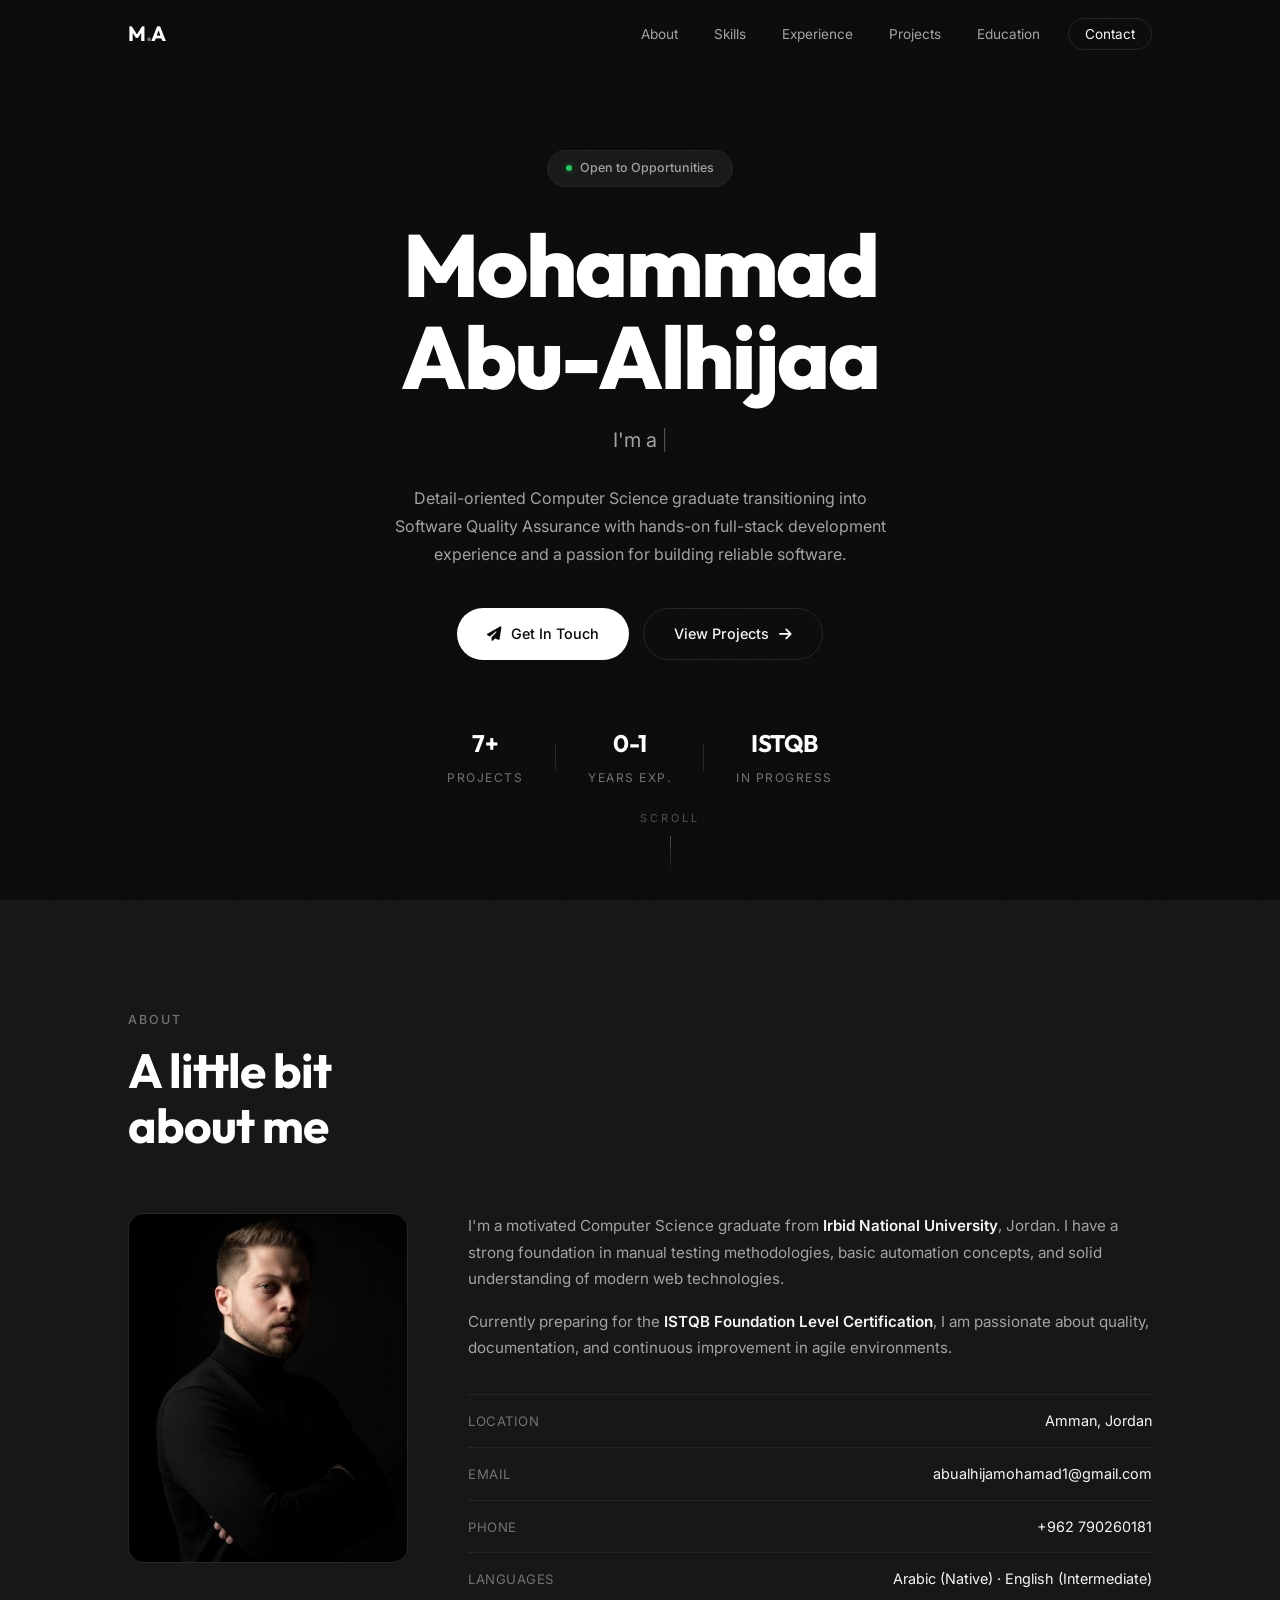
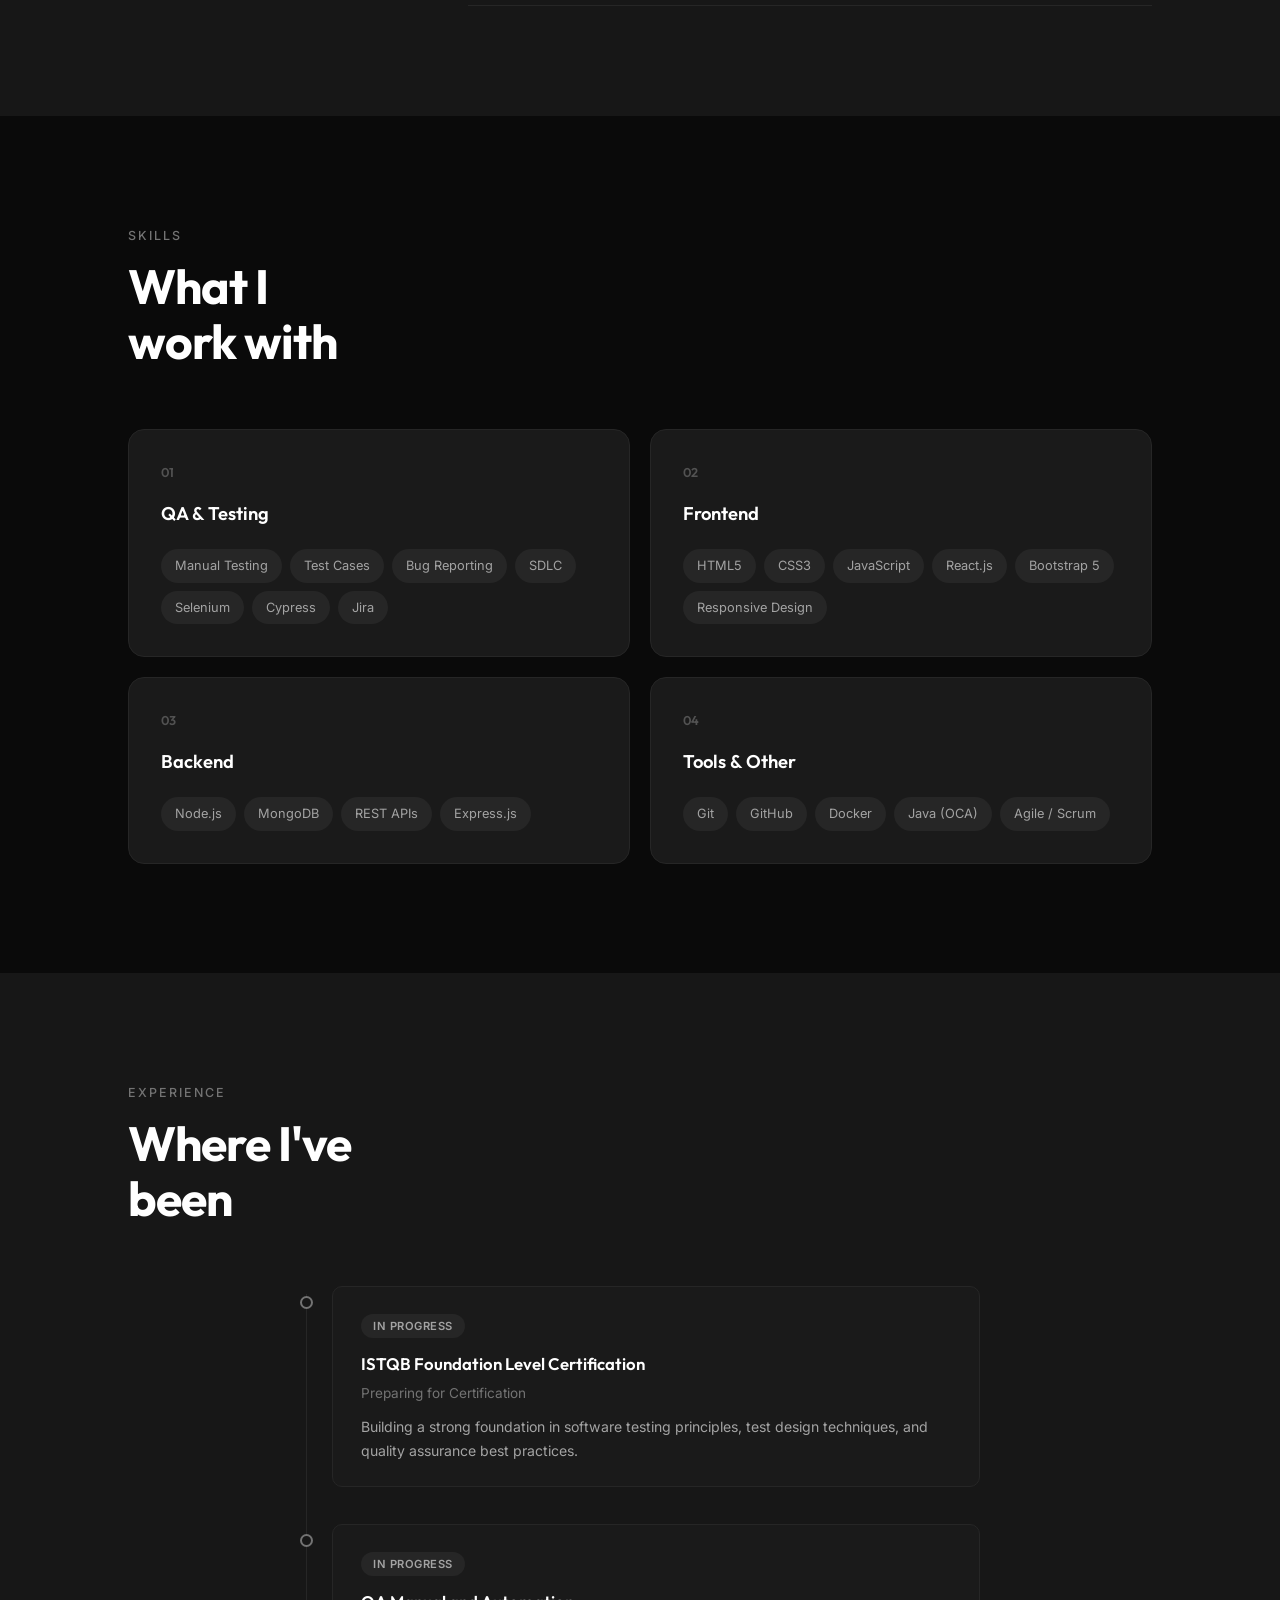
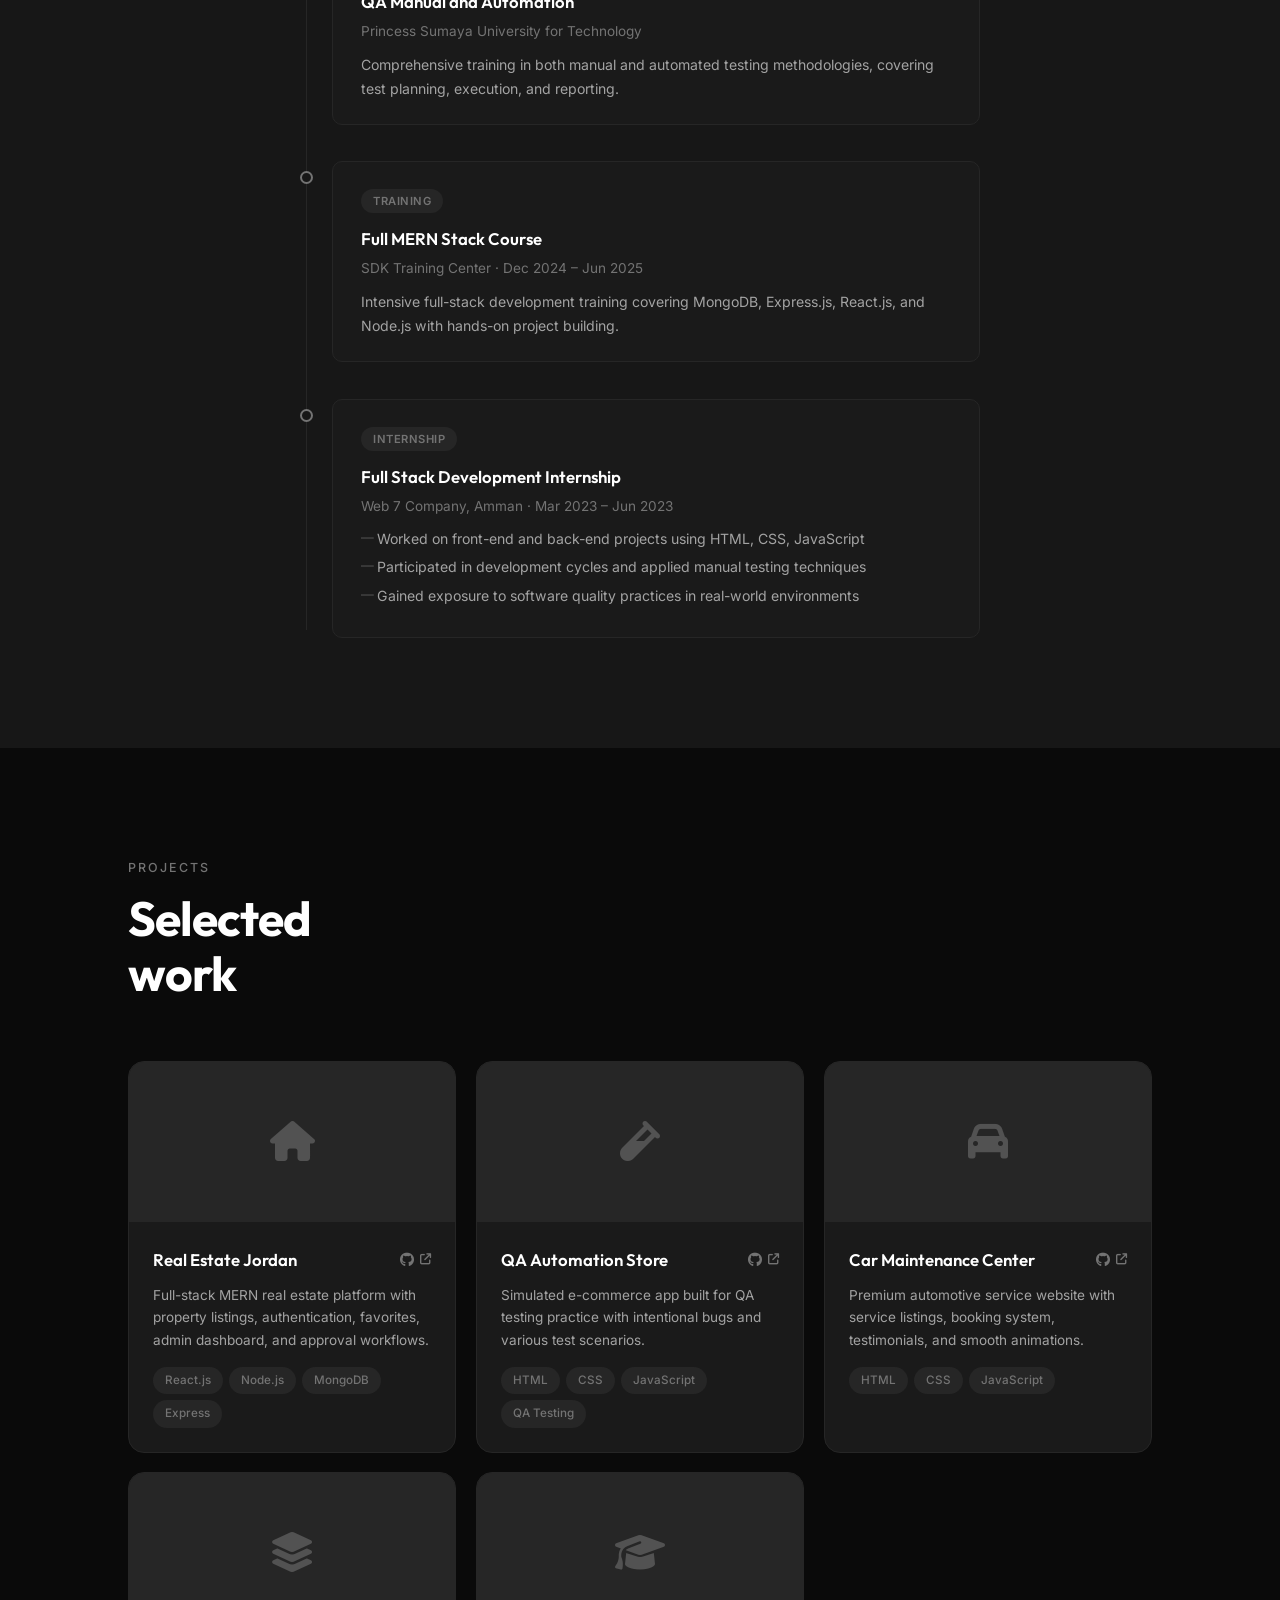
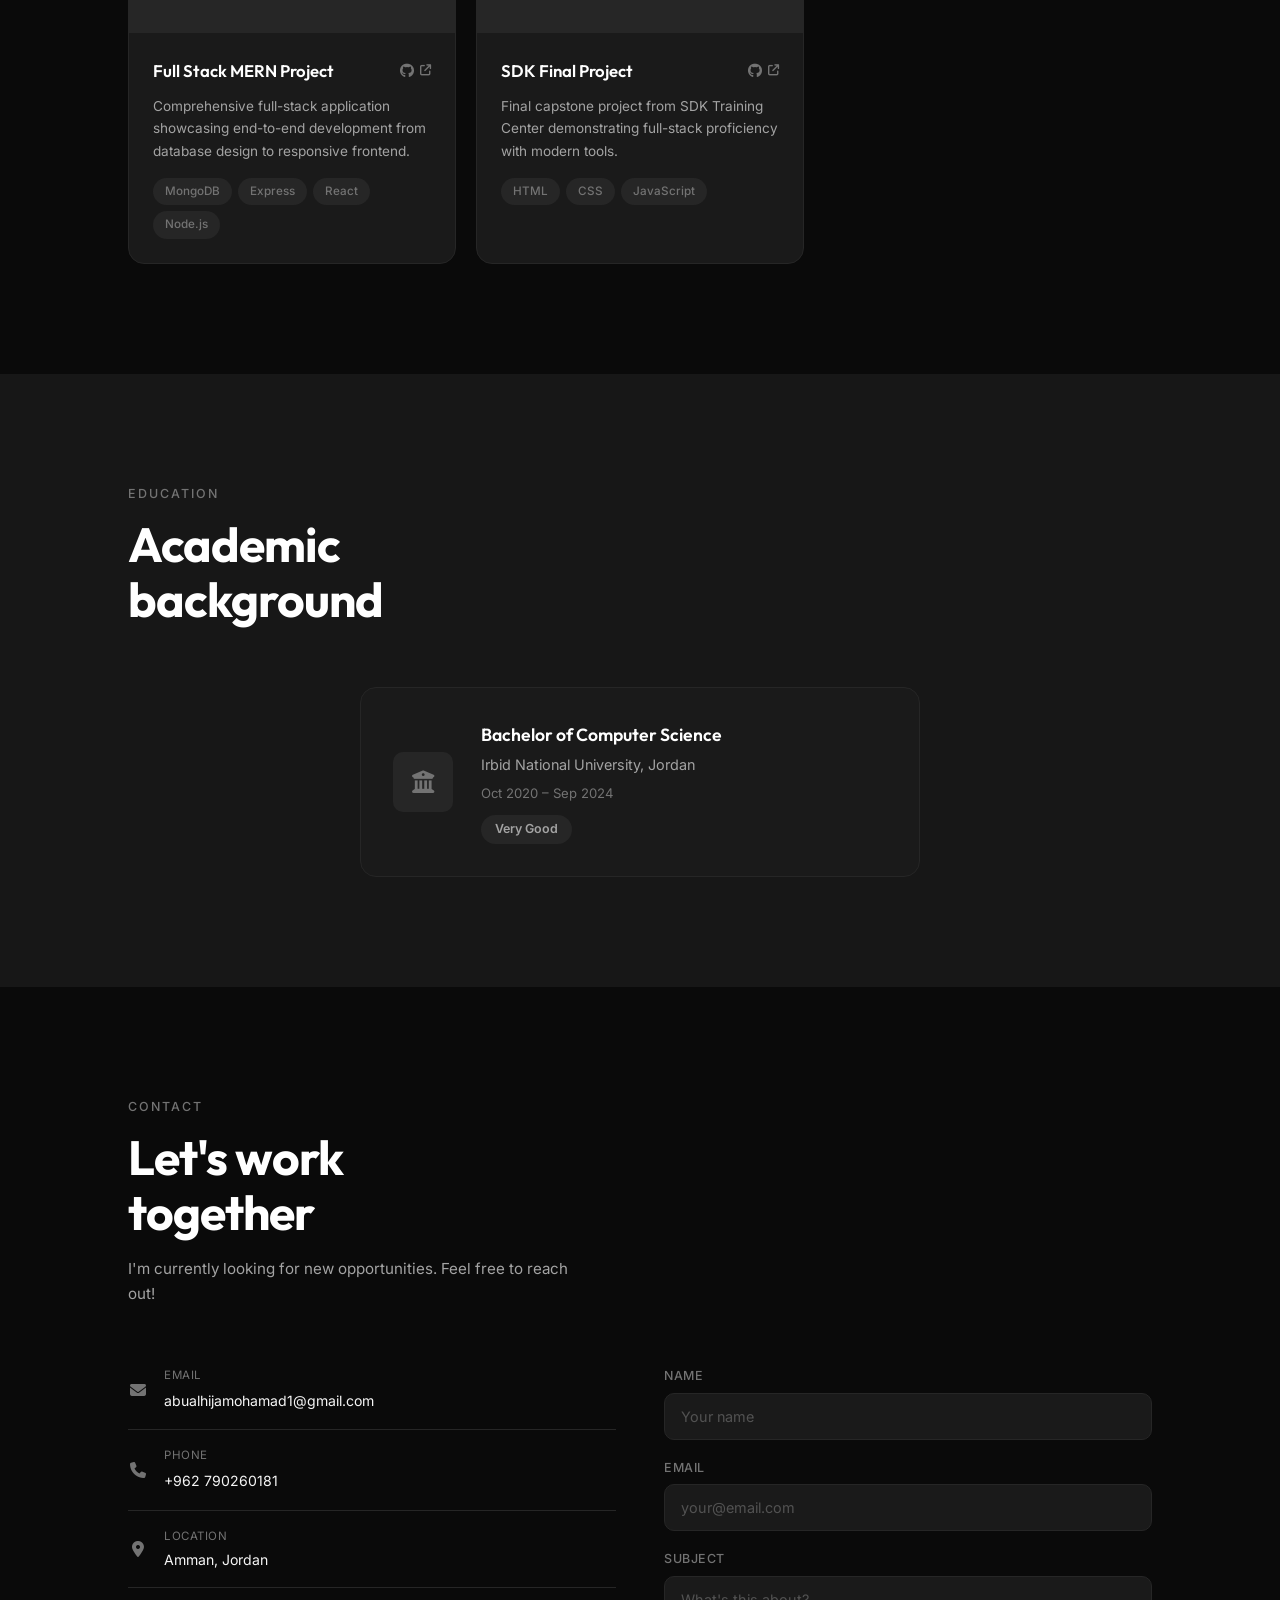
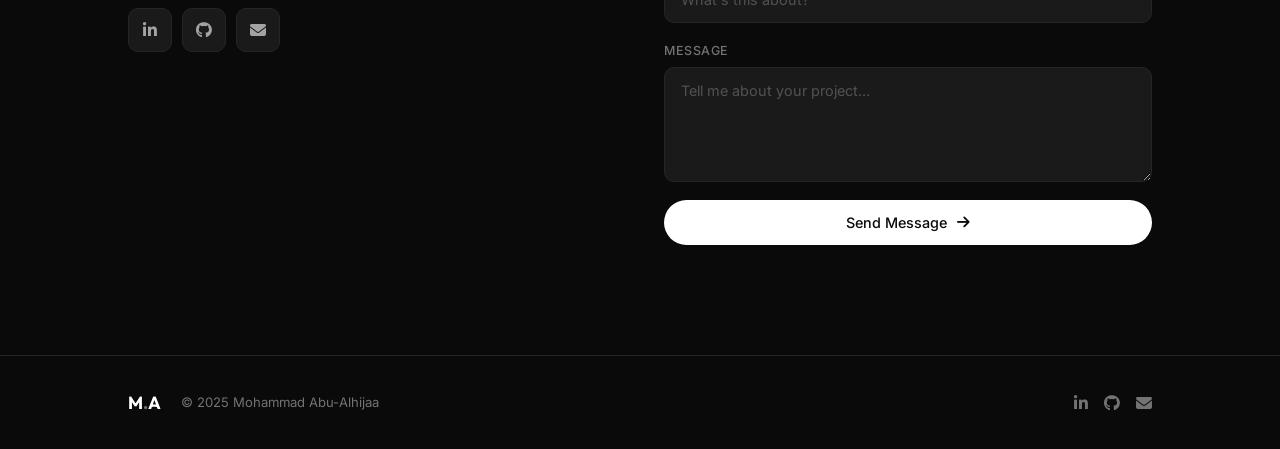
==== commit 12cc83ed: "update" ====
--- a/index.html
+++ b/index.html
@@ -73,7 +73,7 @@
                 </div>
                 <div class="stat-divider"></div>
                 <div class="stat-item">
-                    <span class="stat-number">1+</span>
+                    <span class="stat-number">0-1</span>
                     <span class="stat-label">Years Exp.</span>
                 </div>
                 <div class="stat-divider"></div>
@@ -93,7 +93,7 @@
     <section class="section about" id="about">
         <div class="container">
             <div class="section-header reveal">
-                <p class="section-label">01 — About</p>
+                <p class="section-label">About</p>
                 <h2 class="section-title">A little bit<br>about me</h2>
             </div>
             <div class="about-grid">
@@ -146,7 +146,7 @@
     <section class="section skills" id="skills">
         <div class="container">
             <div class="section-header reveal">
-                <p class="section-label">02 — Skills</p>
+                <p class="section-label">Skills</p>
                 <h2 class="section-title">What I<br>work with</h2>
             </div>
             <div class="skills-grid">
@@ -204,7 +204,7 @@
     <section class="section experience" id="experience">
         <div class="container">
             <div class="section-header reveal">
-                <p class="section-label">03 — Experience</p>
+                <p class="section-label">Experience</p>
                 <h2 class="section-title">Where I've<br>been</h2>
             </div>
             <div class="timeline">
@@ -259,7 +259,7 @@
     <section class="section projects" id="projects">
         <div class="container">
             <div class="section-header reveal">
-                <p class="section-label">04 — Projects</p>
+                <p class="section-label">Projects</p>
                 <h2 class="section-title">Selected<br>work</h2>
             </div>
             <div class="projects-grid">
@@ -388,7 +388,7 @@
     <section class="section education" id="education">
         <div class="container">
             <div class="section-header reveal">
-                <p class="section-label">05 — Education</p>
+                <p class="section-label">Education</p>
                 <h2 class="section-title">Academic<br>background</h2>
             </div>
             <div class="education-card reveal">
@@ -409,7 +409,7 @@
     <section class="section contact" id="contact">
         <div class="container">
             <div class="section-header reveal">
-                <p class="section-label">06 — Contact</p>
+                <p class="section-label">Contact</p>
                 <h2 class="section-title">Let's work<br>together</h2>
                 <p class="section-subtitle">I'm currently looking for new opportunities. Feel free to reach out!</p>
             </div>
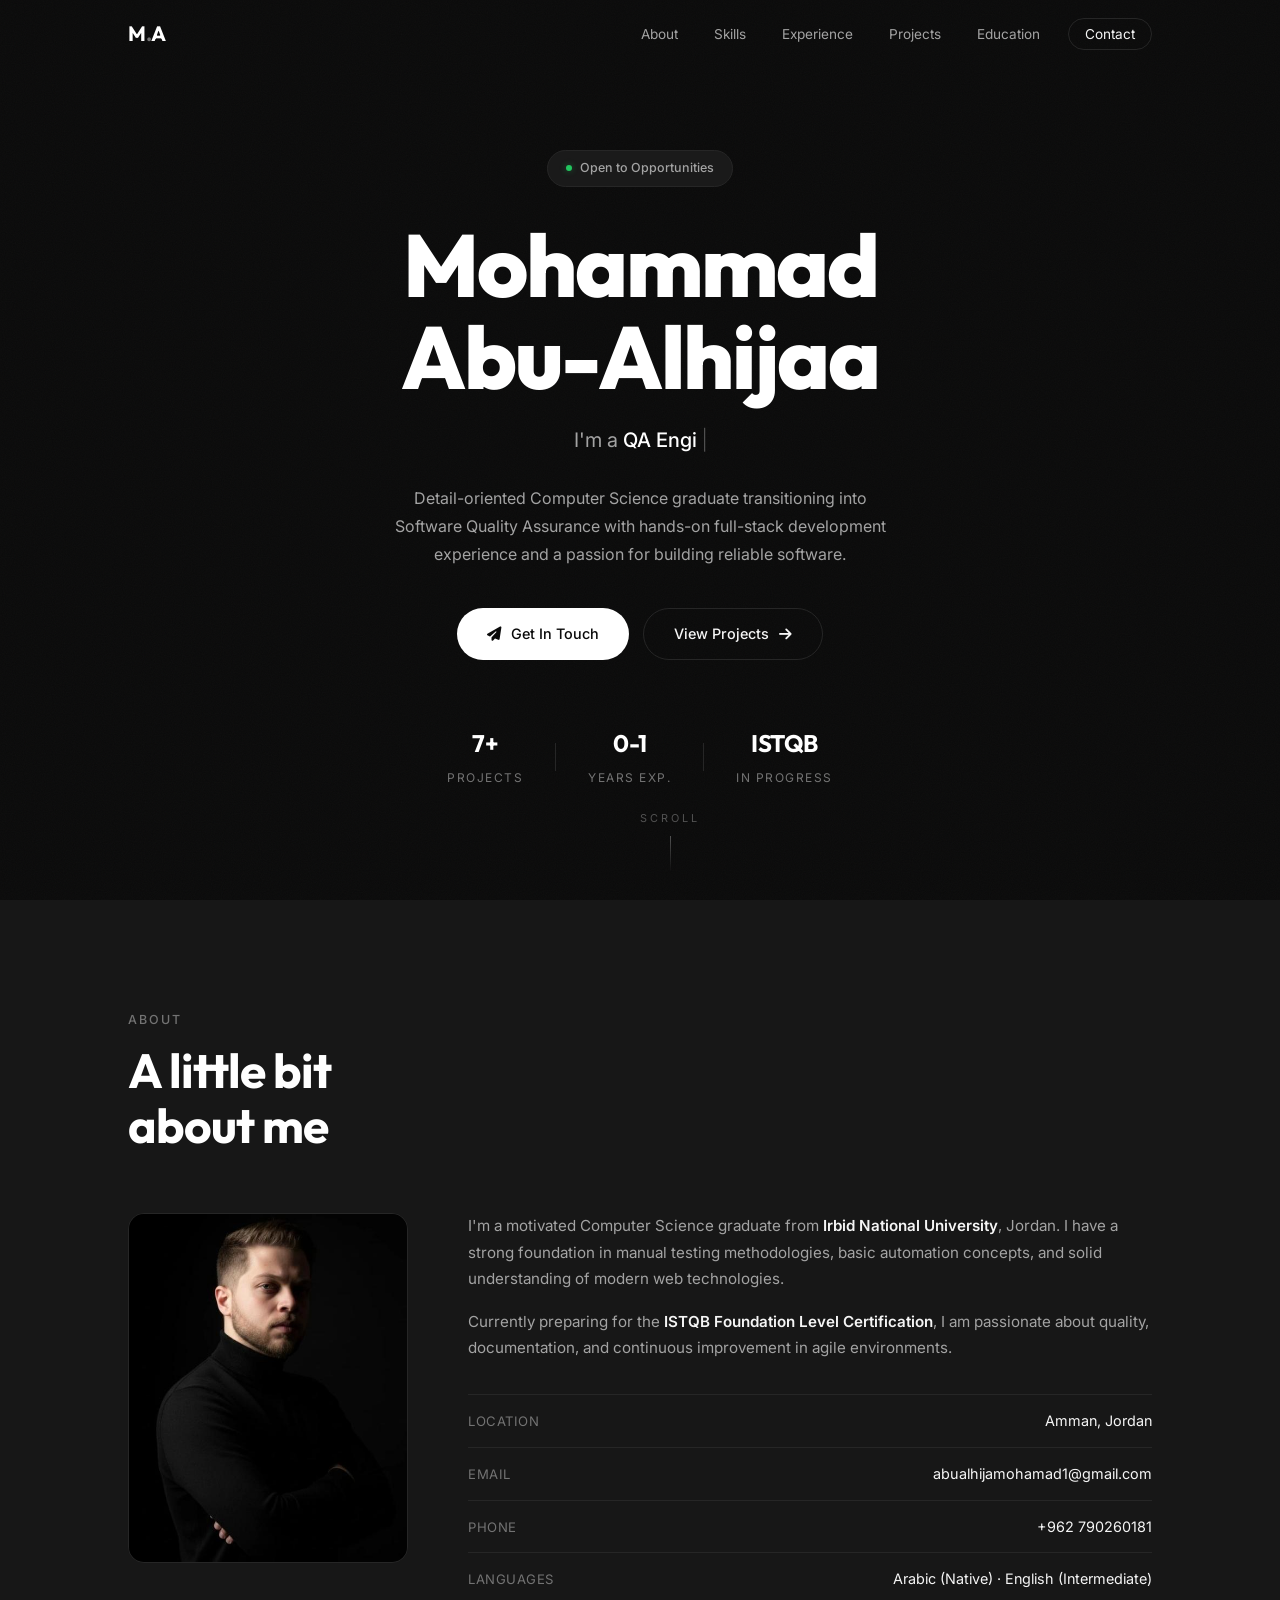
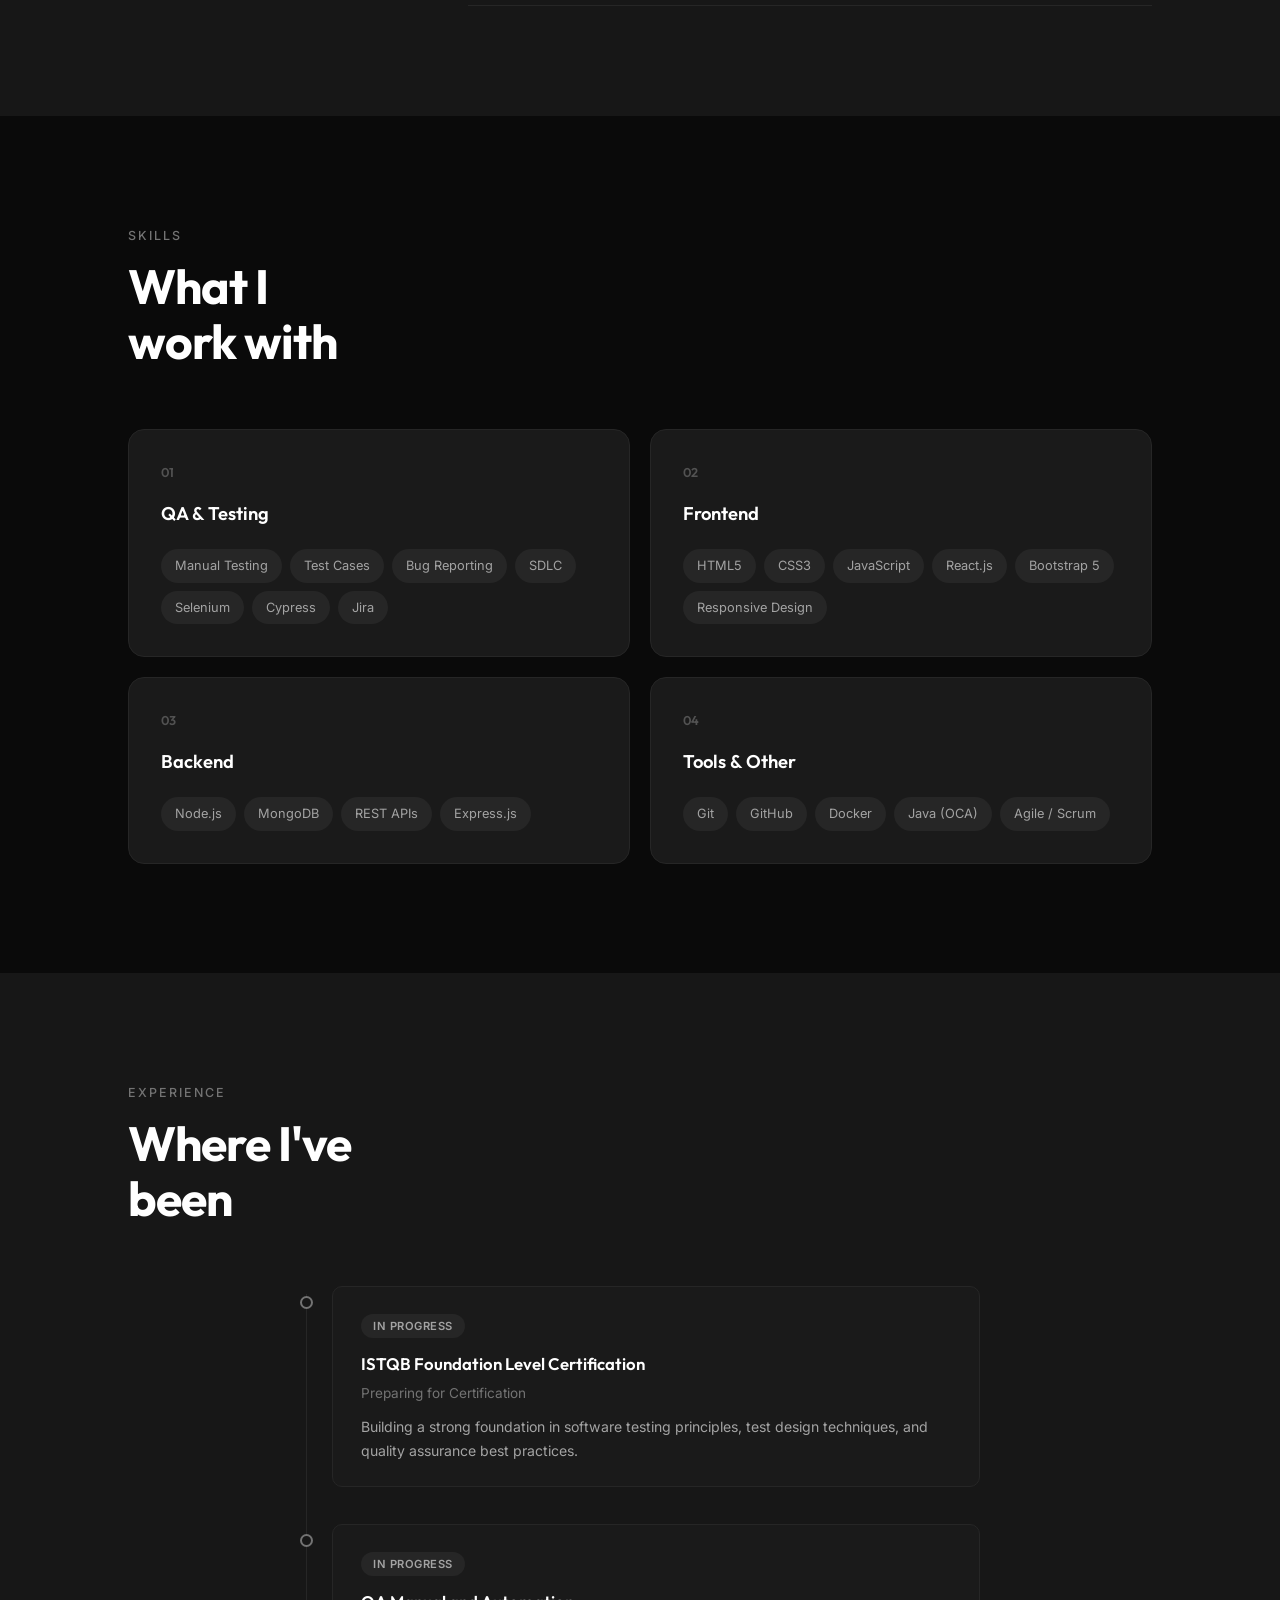
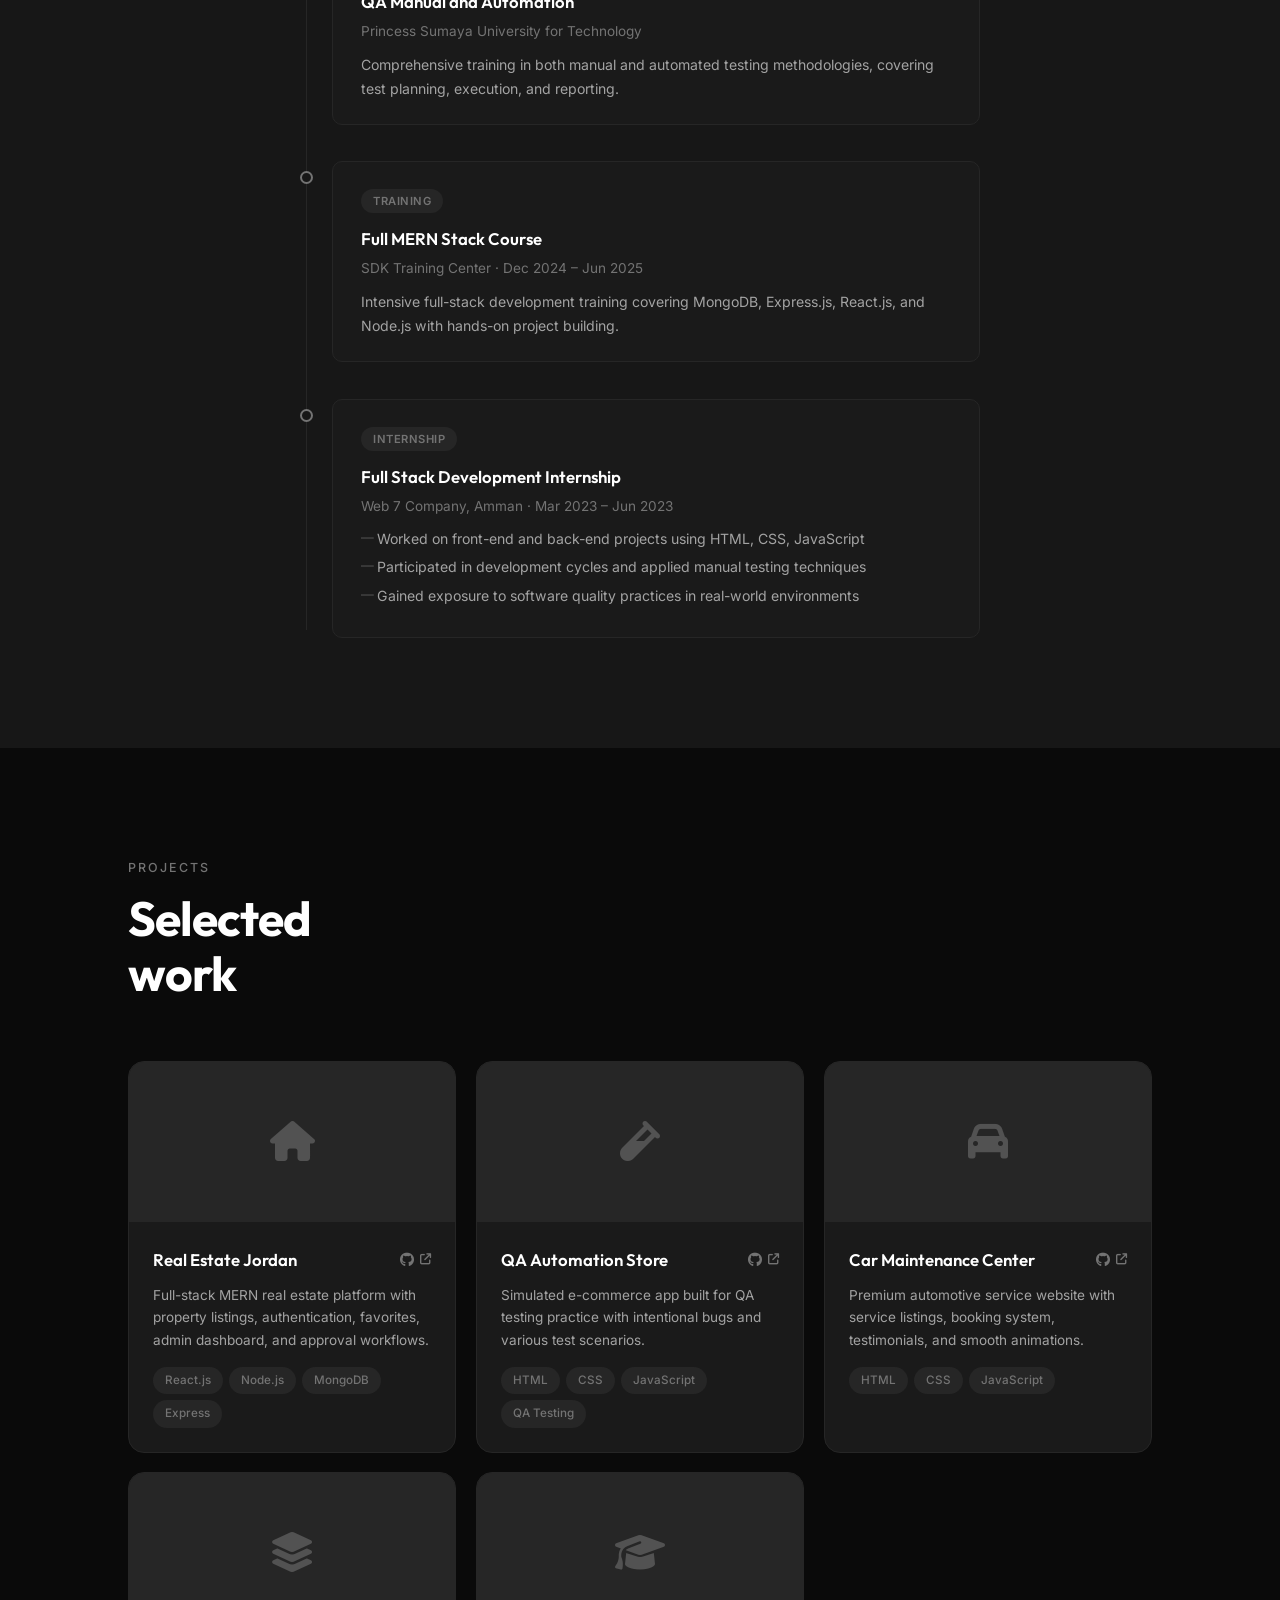
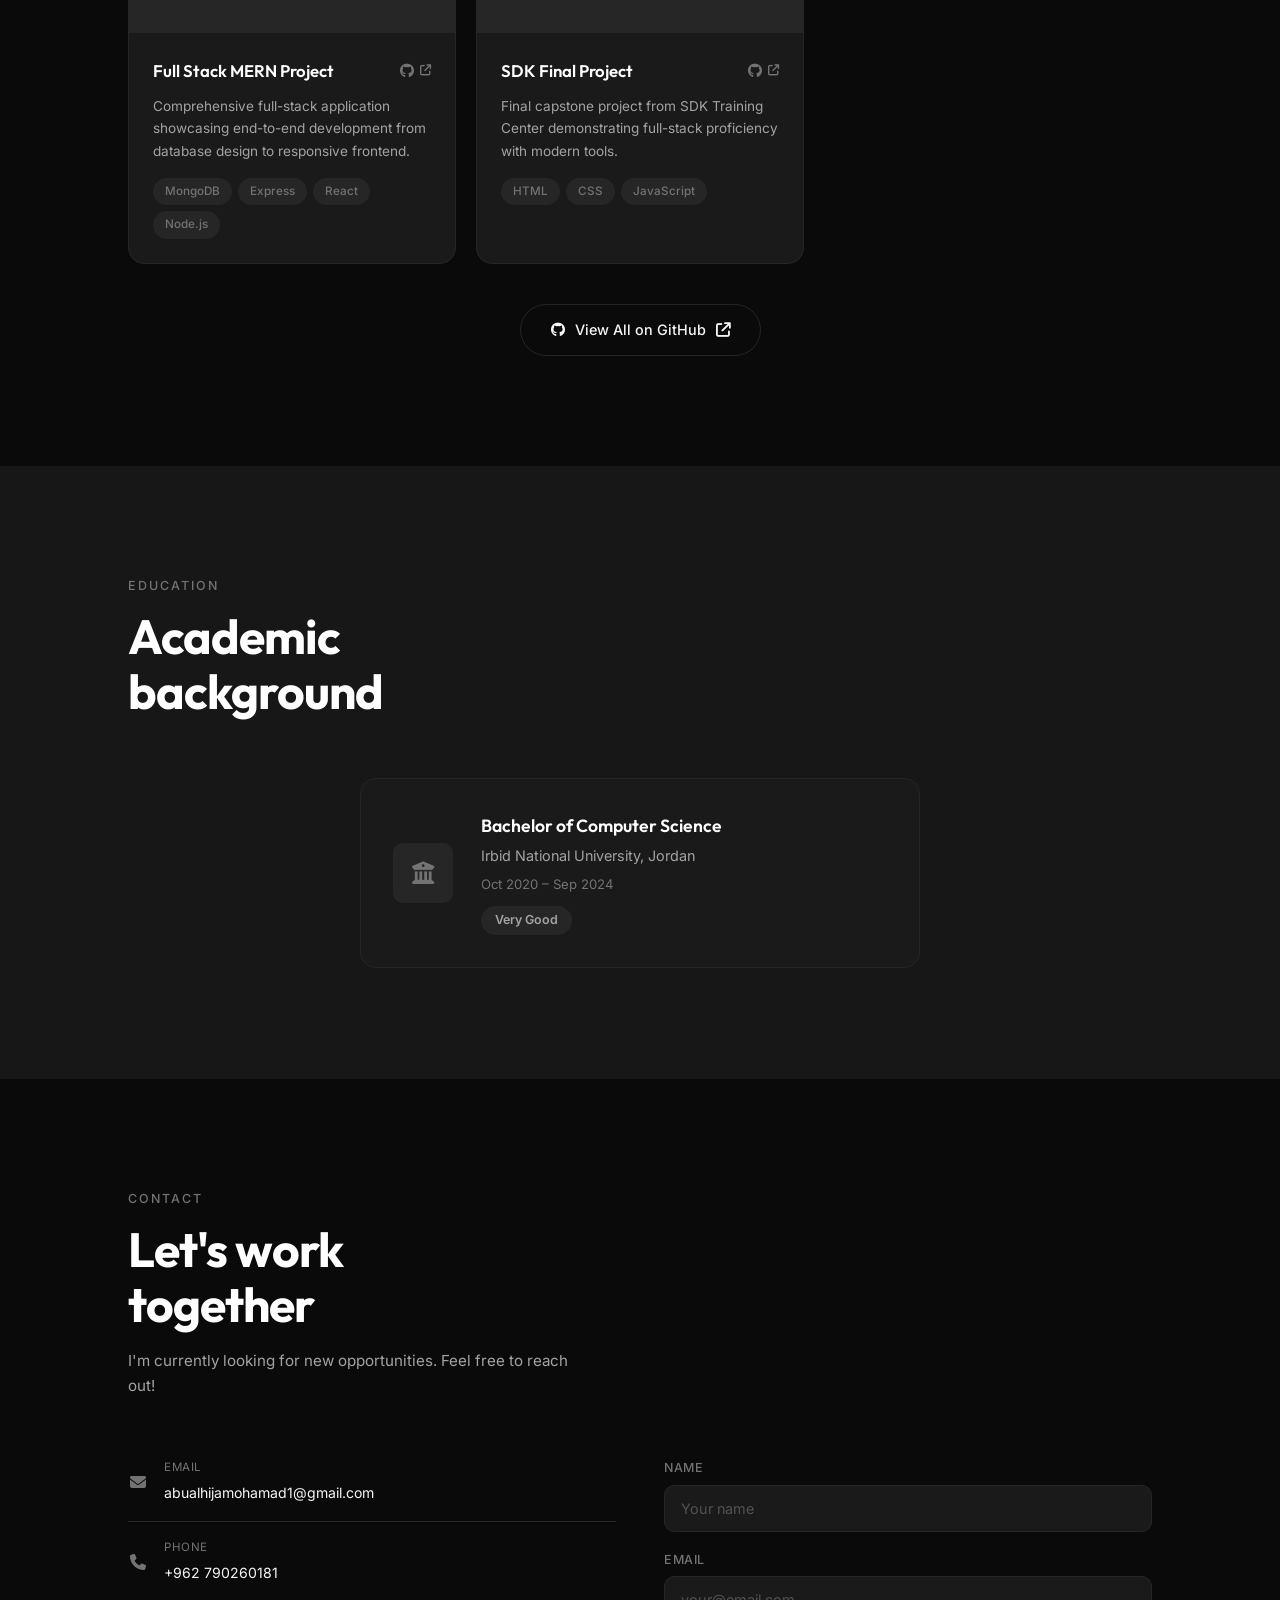
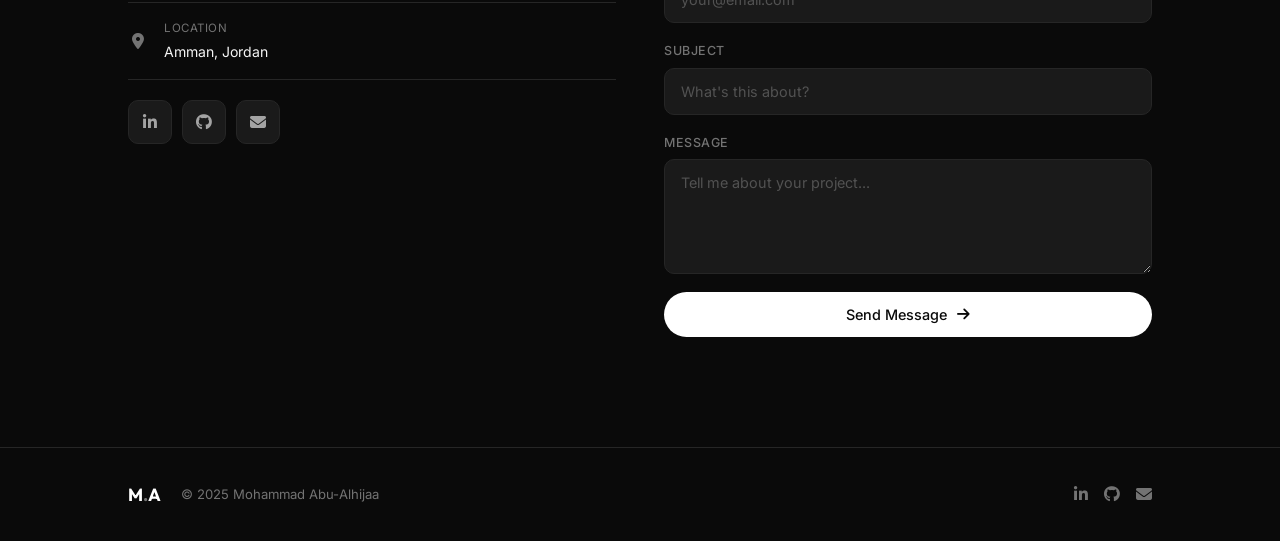
==== commit f54f44d1: "update2" ====
--- a/index.html
+++ b/index.html
@@ -381,6 +381,13 @@
                     </div>
                 </article>
             </div>
+            <div class="projects-cta reveal">
+                <a href="https://github.com/mohammad2001ah" target="_blank" rel="noopener" class="btn btn-ghost">
+                    <i class="fab fa-github"></i>
+                    View All on GitHub
+                    <i class="fas fa-arrow-up-right-from-square"></i>
+                </a>
+            </div>
         </div>
     </section>
 
--- a/styles.css
+++ b/styles.css
@@ -830,6 +830,11 @@
     color: var(--text-muted);
 }
 
+.projects-cta {
+    text-align: center;
+    margin-top: 40px;
+}
+
 /* ---- EDUCATION ---- */
 .education {
     background: var(--bg-alt);
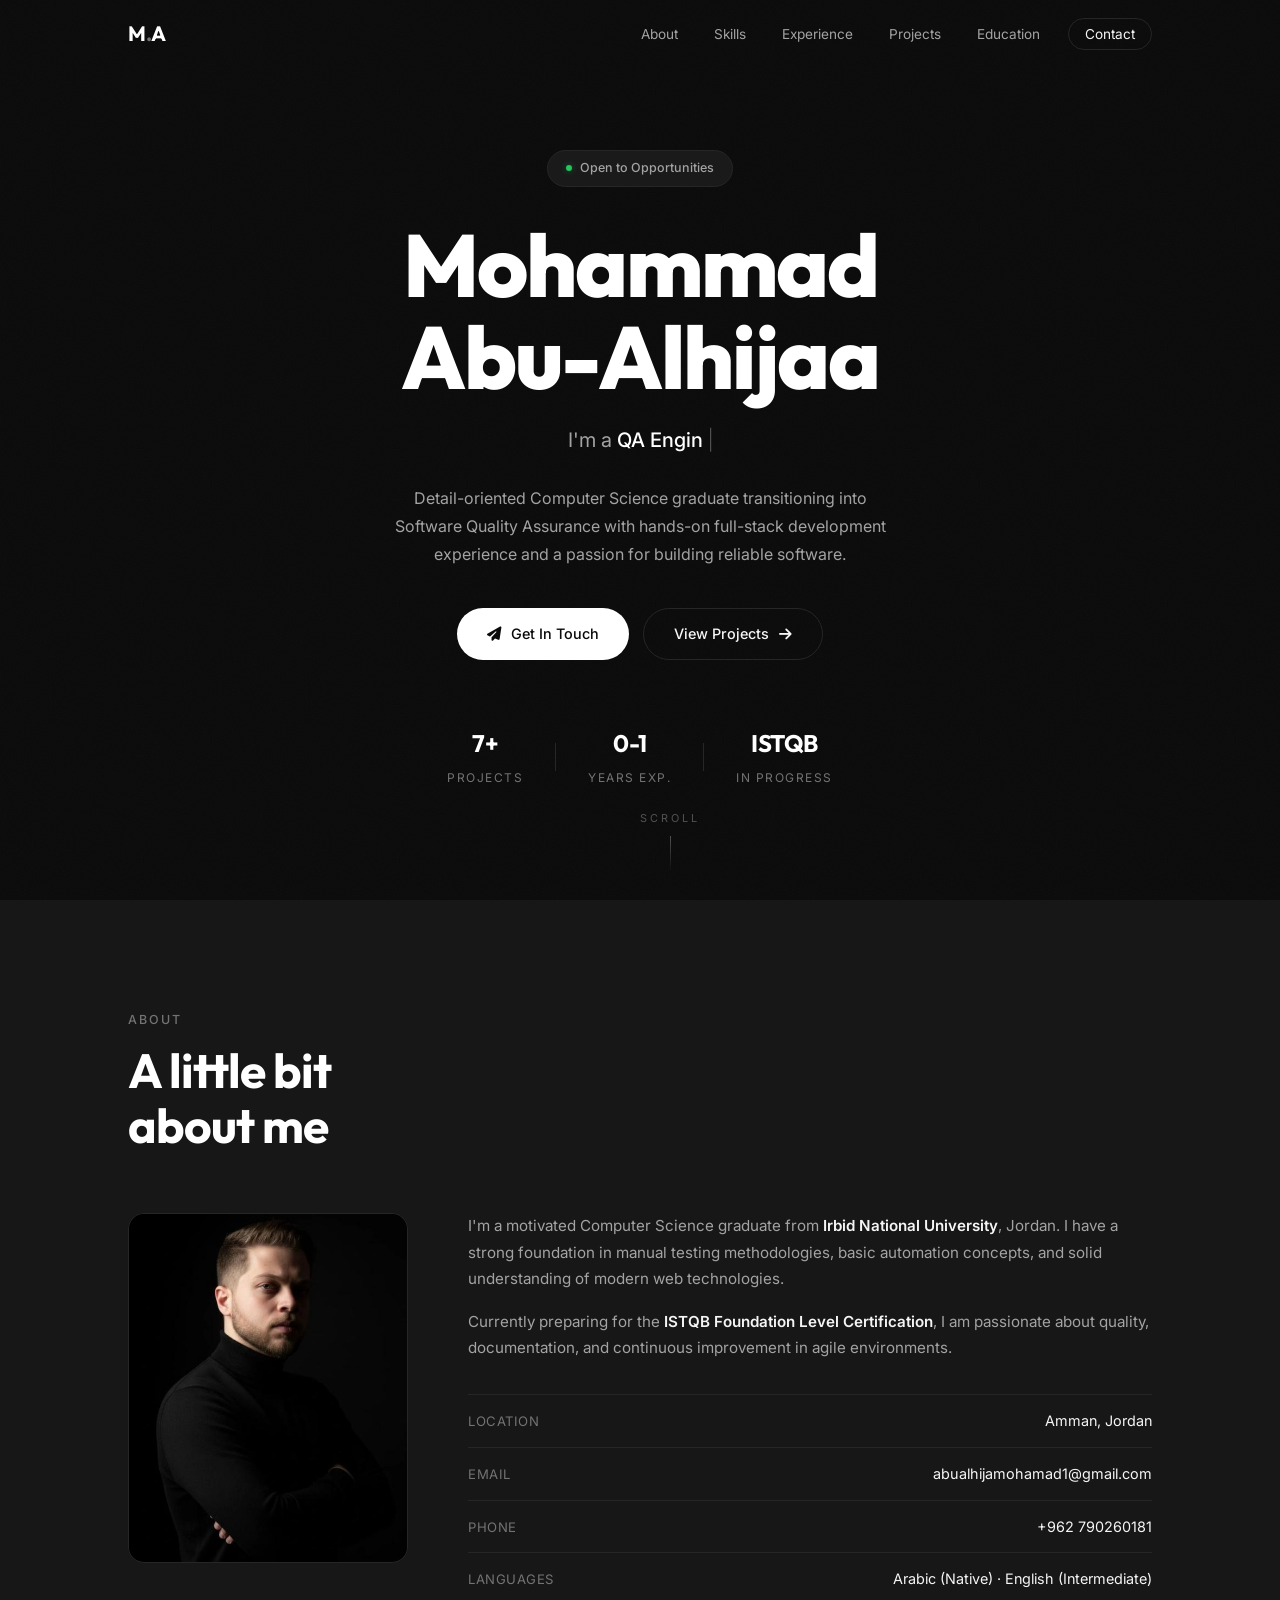
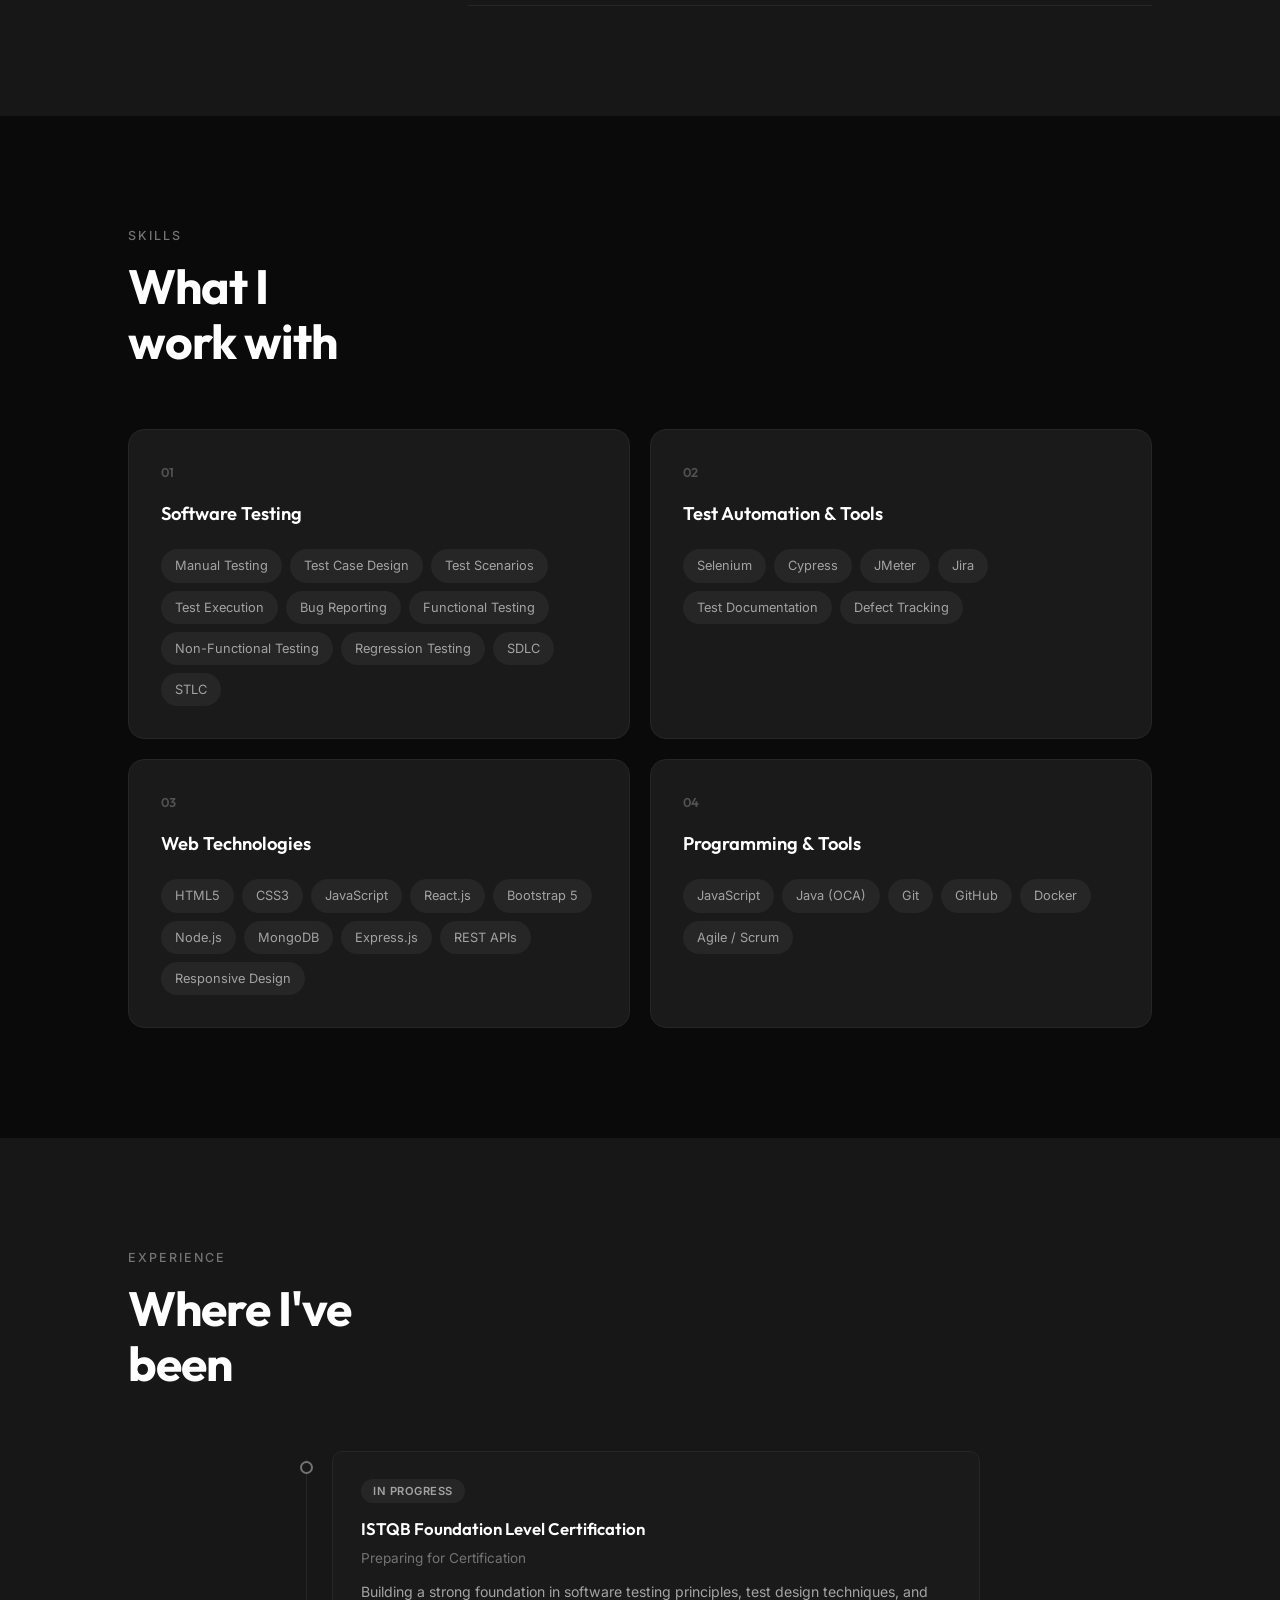
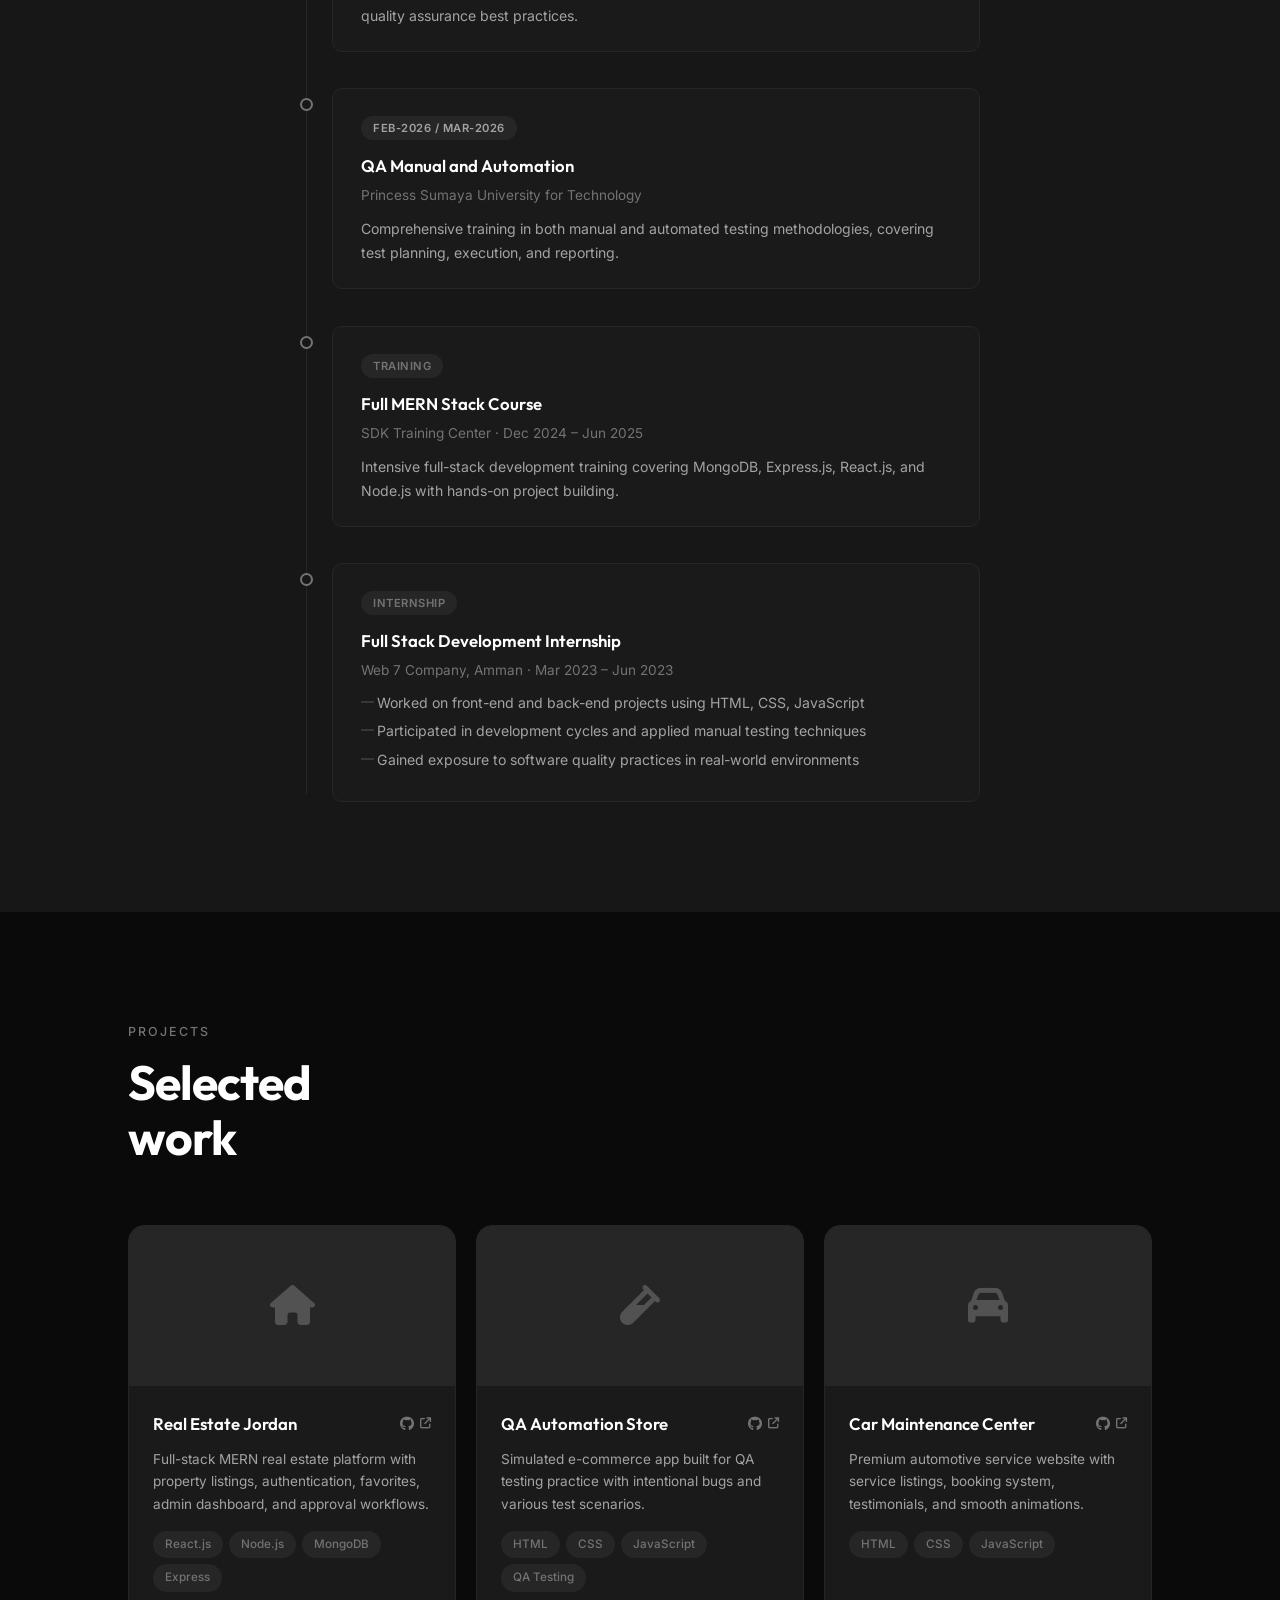
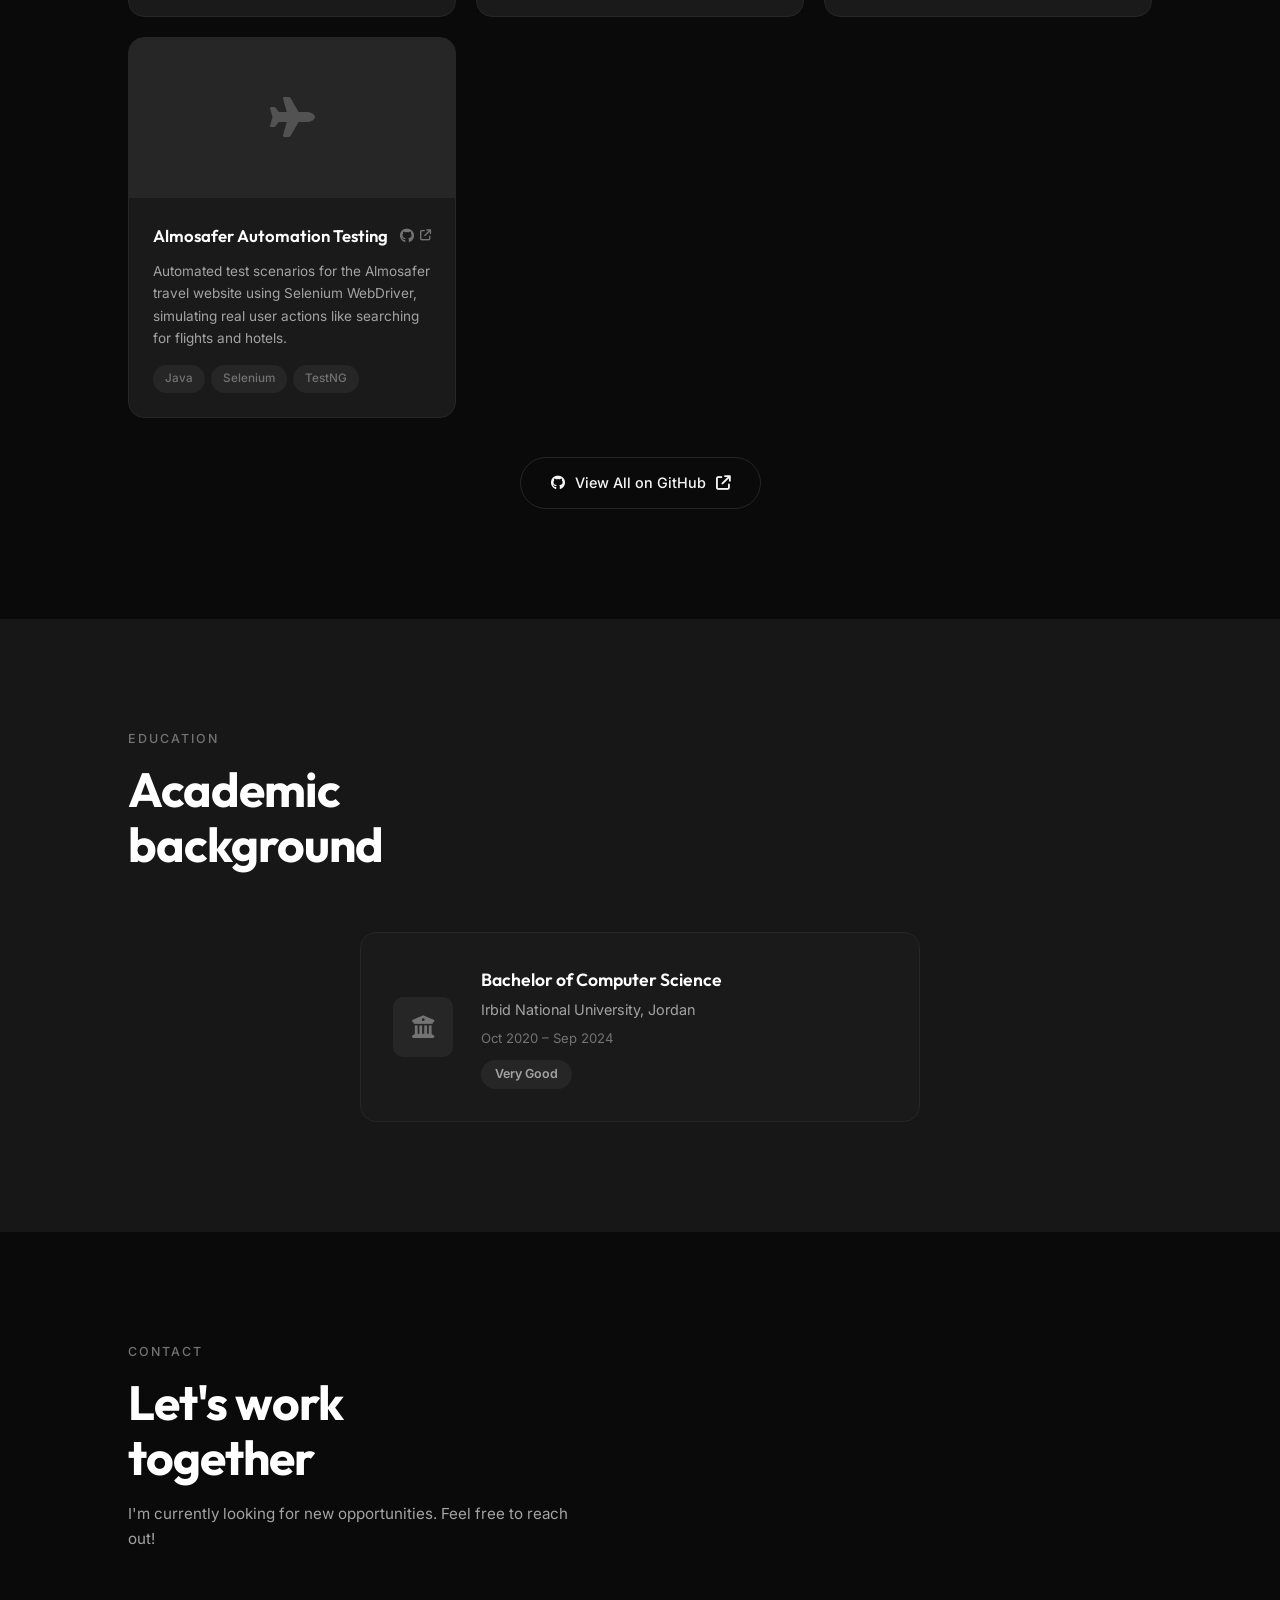
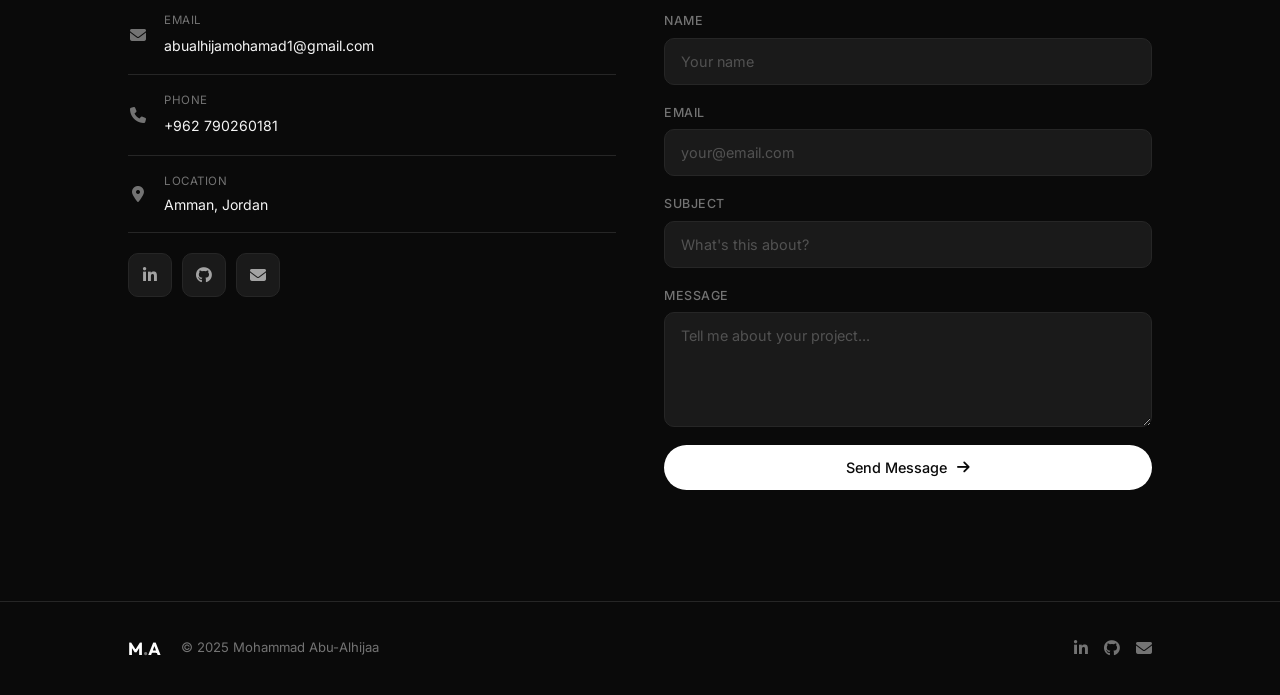
==== commit 6c8b0bdb: "update" ====
--- a/index.html
+++ b/index.html
@@ -152,47 +152,57 @@
             <div class="skills-grid">
                 <div class="skill-card reveal">
                     <div class="skill-card-number">01</div>
-                    <h3 class="skill-card-title">QA & Testing</h3>
+                    <h3 class="skill-card-title">Software Testing</h3>
                     <div class="skill-tags">
                         <span class="skill-tag">Manual Testing</span>
-                        <span class="skill-tag">Test Cases</span>
+                        <span class="skill-tag">Test Case Design</span>
+                        <span class="skill-tag">Test Scenarios</span>
+                        <span class="skill-tag">Test Execution</span>
                         <span class="skill-tag">Bug Reporting</span>
+                        <span class="skill-tag">Functional Testing</span>
+                        <span class="skill-tag">Non-Functional Testing</span>
+                        <span class="skill-tag">Regression Testing</span>
                         <span class="skill-tag">SDLC</span>
+                        <span class="skill-tag">STLC</span>
+                    </div>
+                </div>
+                <div class="skill-card reveal">
+                    <div class="skill-card-number">02</div>
+                    <h3 class="skill-card-title">Test Automation & Tools</h3>
+                    <div class="skill-tags">
                         <span class="skill-tag">Selenium</span>
                         <span class="skill-tag">Cypress</span>
+                        <span class="skill-tag">JMeter</span>
                         <span class="skill-tag">Jira</span>
+                        <span class="skill-tag">Test Documentation</span>
+                        <span class="skill-tag">Defect Tracking</span>
                     </div>
                 </div>
                 <div class="skill-card reveal">
-                    <div class="skill-card-number">02</div>
-                    <h3 class="skill-card-title">Frontend</h3>
+                    <div class="skill-card-number">03</div>
+                    <h3 class="skill-card-title">Web Technologies</h3>
                     <div class="skill-tags">
                         <span class="skill-tag">HTML5</span>
                         <span class="skill-tag">CSS3</span>
                         <span class="skill-tag">JavaScript</span>
                         <span class="skill-tag">React.js</span>
                         <span class="skill-tag">Bootstrap 5</span>
-                        <span class="skill-tag">Responsive Design</span>
-                    </div>
-                </div>
-                <div class="skill-card reveal">
-                    <div class="skill-card-number">03</div>
-                    <h3 class="skill-card-title">Backend</h3>
-                    <div class="skill-tags">
                         <span class="skill-tag">Node.js</span>
                         <span class="skill-tag">MongoDB</span>
+                        <span class="skill-tag">Express.js</span>
                         <span class="skill-tag">REST APIs</span>
-                        <span class="skill-tag">Express.js</span>
+                        <span class="skill-tag">Responsive Design</span>
                     </div>
                 </div>
                 <div class="skill-card reveal">
                     <div class="skill-card-number">04</div>
-                    <h3 class="skill-card-title">Tools & Other</h3>
+                    <h3 class="skill-card-title">Programming & Tools</h3>
                     <div class="skill-tags">
+                        <span class="skill-tag">JavaScript</span>
+                        <span class="skill-tag">Java (OCA)</span>
                         <span class="skill-tag">Git</span>
                         <span class="skill-tag">GitHub</span>
                         <span class="skill-tag">Docker</span>
-                        <span class="skill-tag">Java (OCA)</span>
                         <span class="skill-tag">Agile / Scrum</span>
                     </div>
                 </div>
@@ -221,7 +231,7 @@
                 <div class="timeline-item reveal">
                     <div class="timeline-marker"></div>
                     <div class="timeline-content">
-                        <span class="timeline-badge">In Progress</span>
+                        <span class="timeline-badge">Feb-2026 / Mar-2026 </span>
                         <h3 class="timeline-title">QA Manual and Automation</h3>
                         <p class="timeline-subtitle">Princess Sumaya University for Technology</p>
                         <p class="timeline-text">Comprehensive training in both manual and automated testing
@@ -336,47 +346,23 @@
 
                 <article class="project-card reveal">
                     <div class="project-image">
-                        <div class="project-icon"><i class="fas fa-layer-group"></i></div>
+                        <div class="project-icon"><i class="fas fa-plane"></i></div>
                     </div>
                     <div class="project-info">
                         <div class="project-header">
-                            <h3 class="project-title">Full Stack MERN Project</h3>
-                            <a href="https://github.com/mohammad2001ah/Full_stack_mern_project" target="_blank"
+                            <h3 class="project-title">Almosafer Automation Testing</h3>
+                            <a href="https://github.com/mohammad2001ah/Almosafer_Test" target="_blank"
                                 rel="noopener" class="project-link" aria-label="View on GitHub">
                                 <i class="fab fa-github"></i>
                                 <i class="fas fa-arrow-up-right-from-square"></i>
                             </a>
                         </div>
-                        <p class="project-desc">Comprehensive full-stack application showcasing end-to-end development
-                            from database design to responsive frontend.</p>
+                        <p class="project-desc">Automated test scenarios for the Almosafer travel website using
+                            Selenium WebDriver, simulating real user actions like searching for flights and hotels.</p>
                         <div class="project-tech">
-                            <span>MongoDB</span>
-                            <span>Express</span>
-                            <span>React</span>
-                            <span>Node.js</span>
-                        </div>
-                    </div>
-                </article>
-
-                <article class="project-card reveal">
-                    <div class="project-image">
-                        <div class="project-icon"><i class="fas fa-graduation-cap"></i></div>
-                    </div>
-                    <div class="project-info">
-                        <div class="project-header">
-                            <h3 class="project-title">SDK Final Project</h3>
-                            <a href="https://github.com/mohammad2001ah/SDK_FP" target="_blank" rel="noopener"
-                                class="project-link" aria-label="View on GitHub">
-                                <i class="fab fa-github"></i>
-                                <i class="fas fa-arrow-up-right-from-square"></i>
-                            </a>
-                        </div>
-                        <p class="project-desc">Final capstone project from SDK Training Center demonstrating full-stack
-                            proficiency with modern tools.</p>
-                        <div class="project-tech">
-                            <span>HTML</span>
-                            <span>CSS</span>
-                            <span>JavaScript</span>
+                            <span>Java</span>
+                            <span>Selenium</span>
+                            <span>TestNG</span>
                         </div>
                     </div>
                 </article>
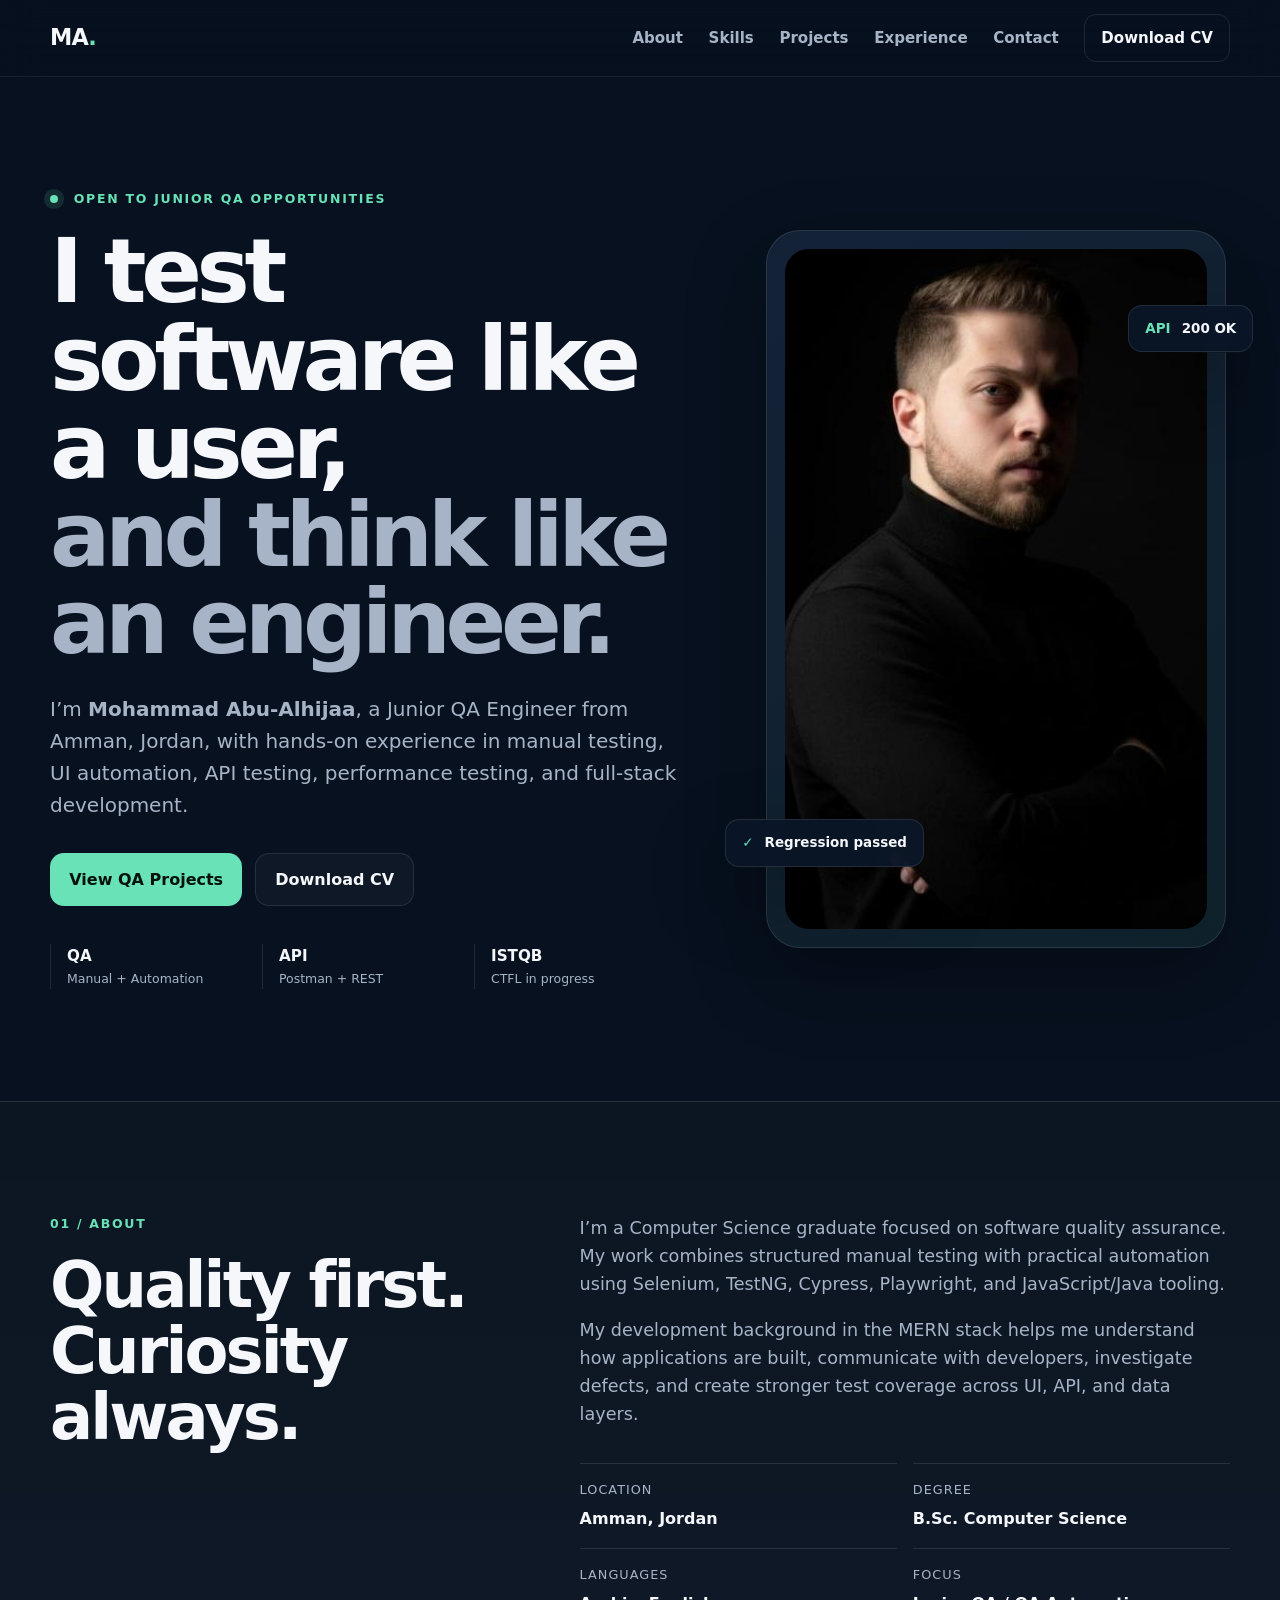
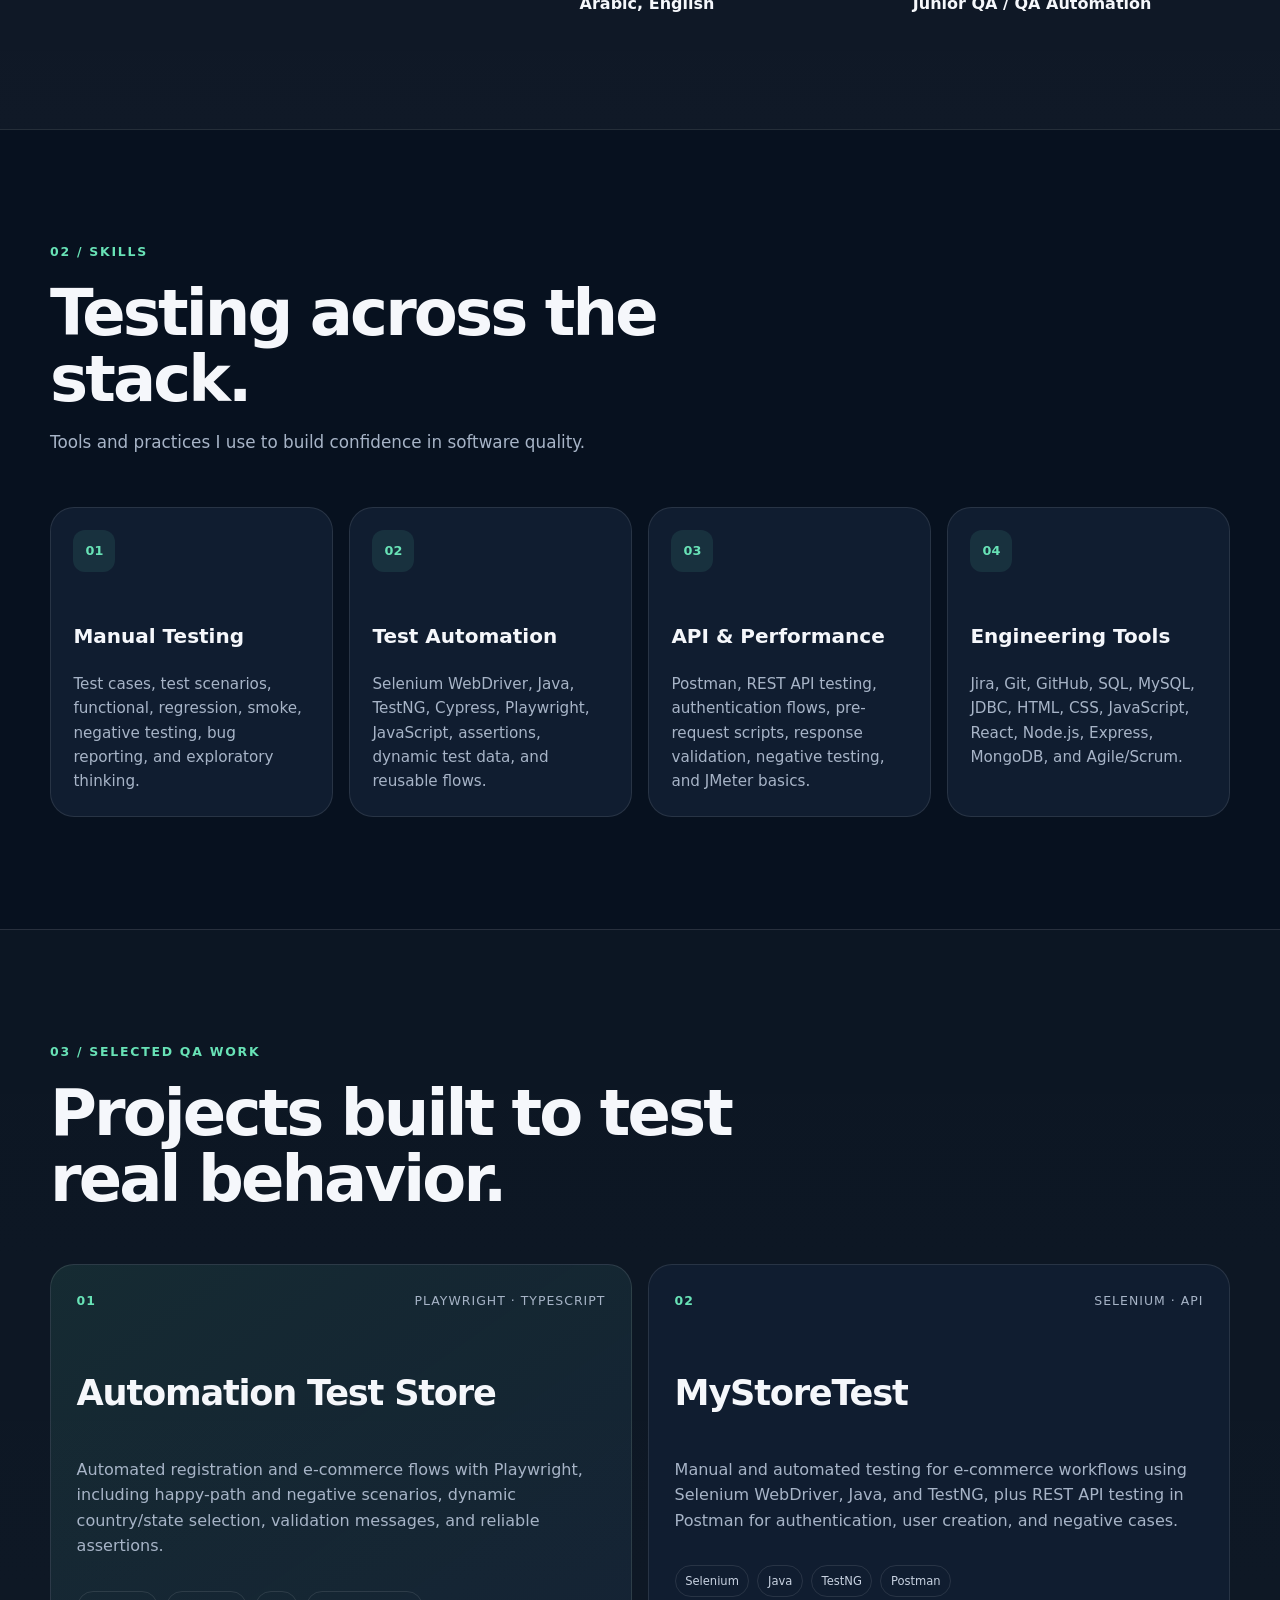
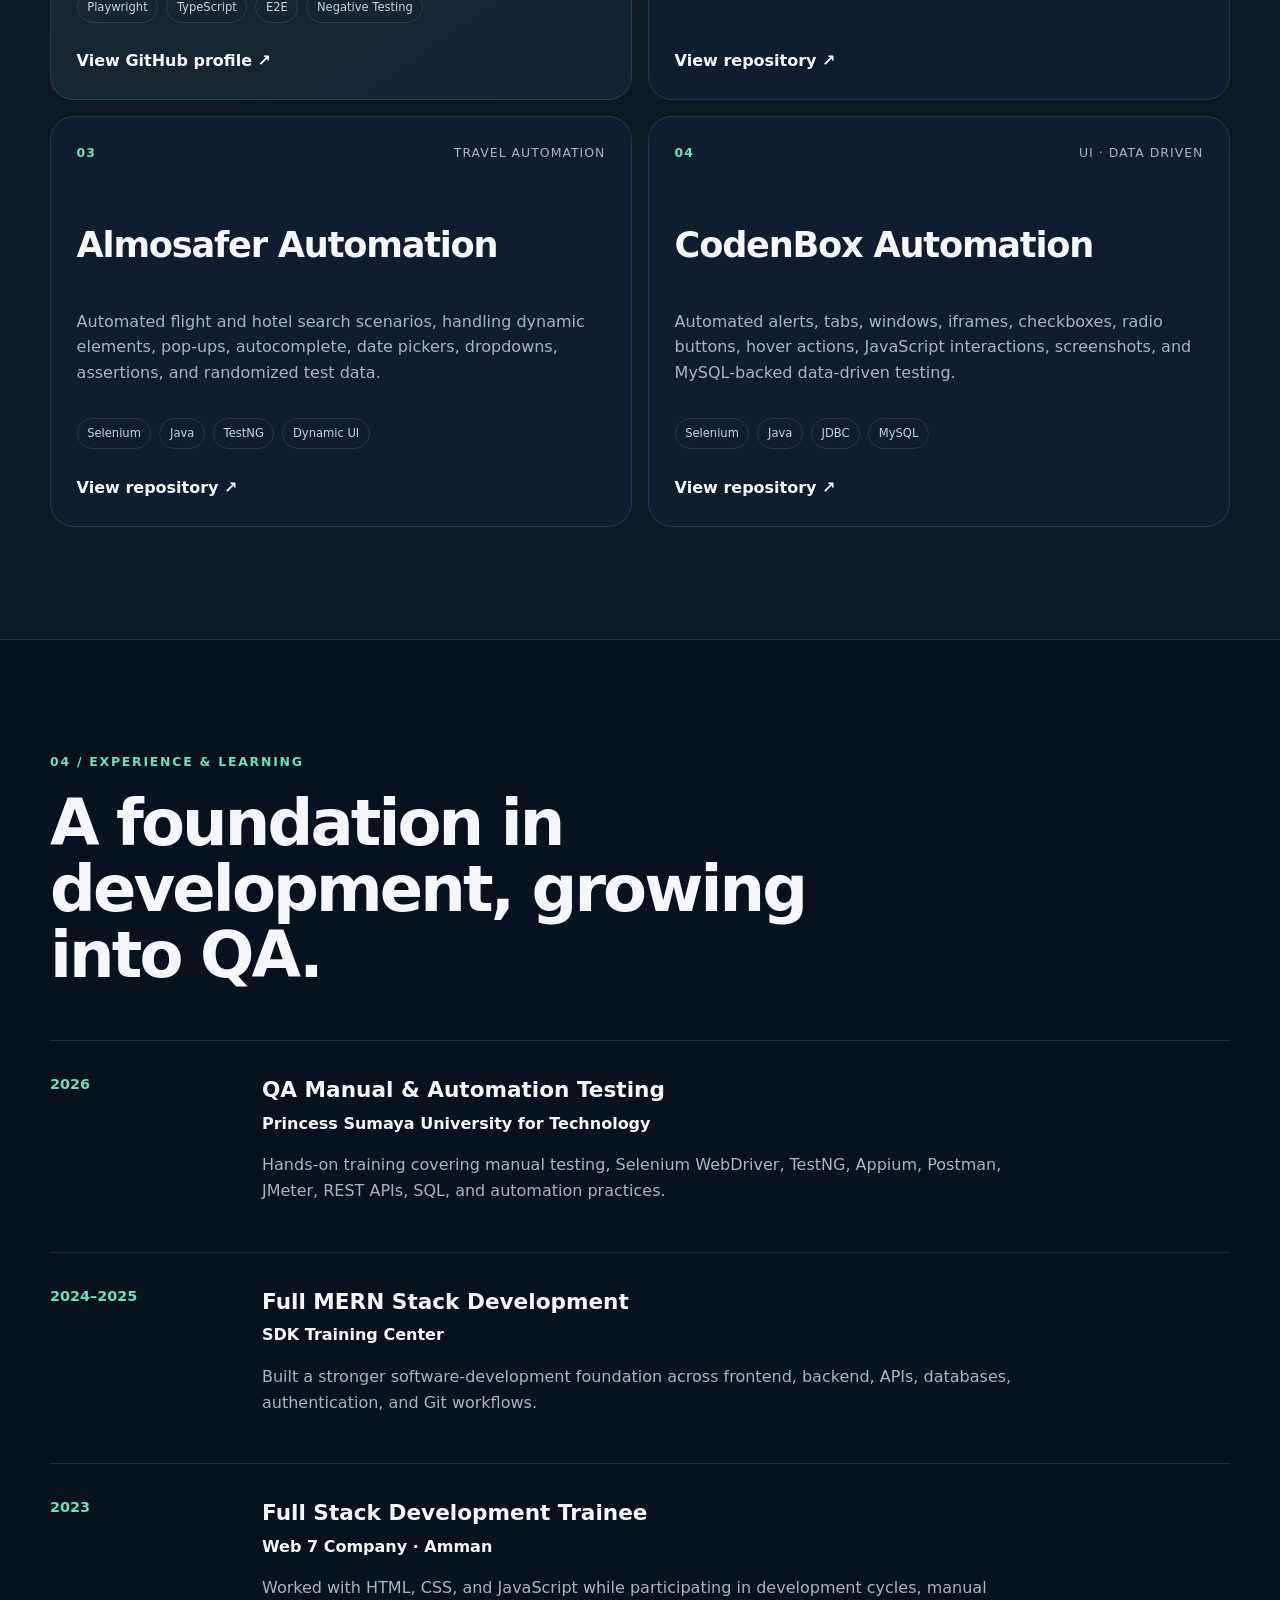
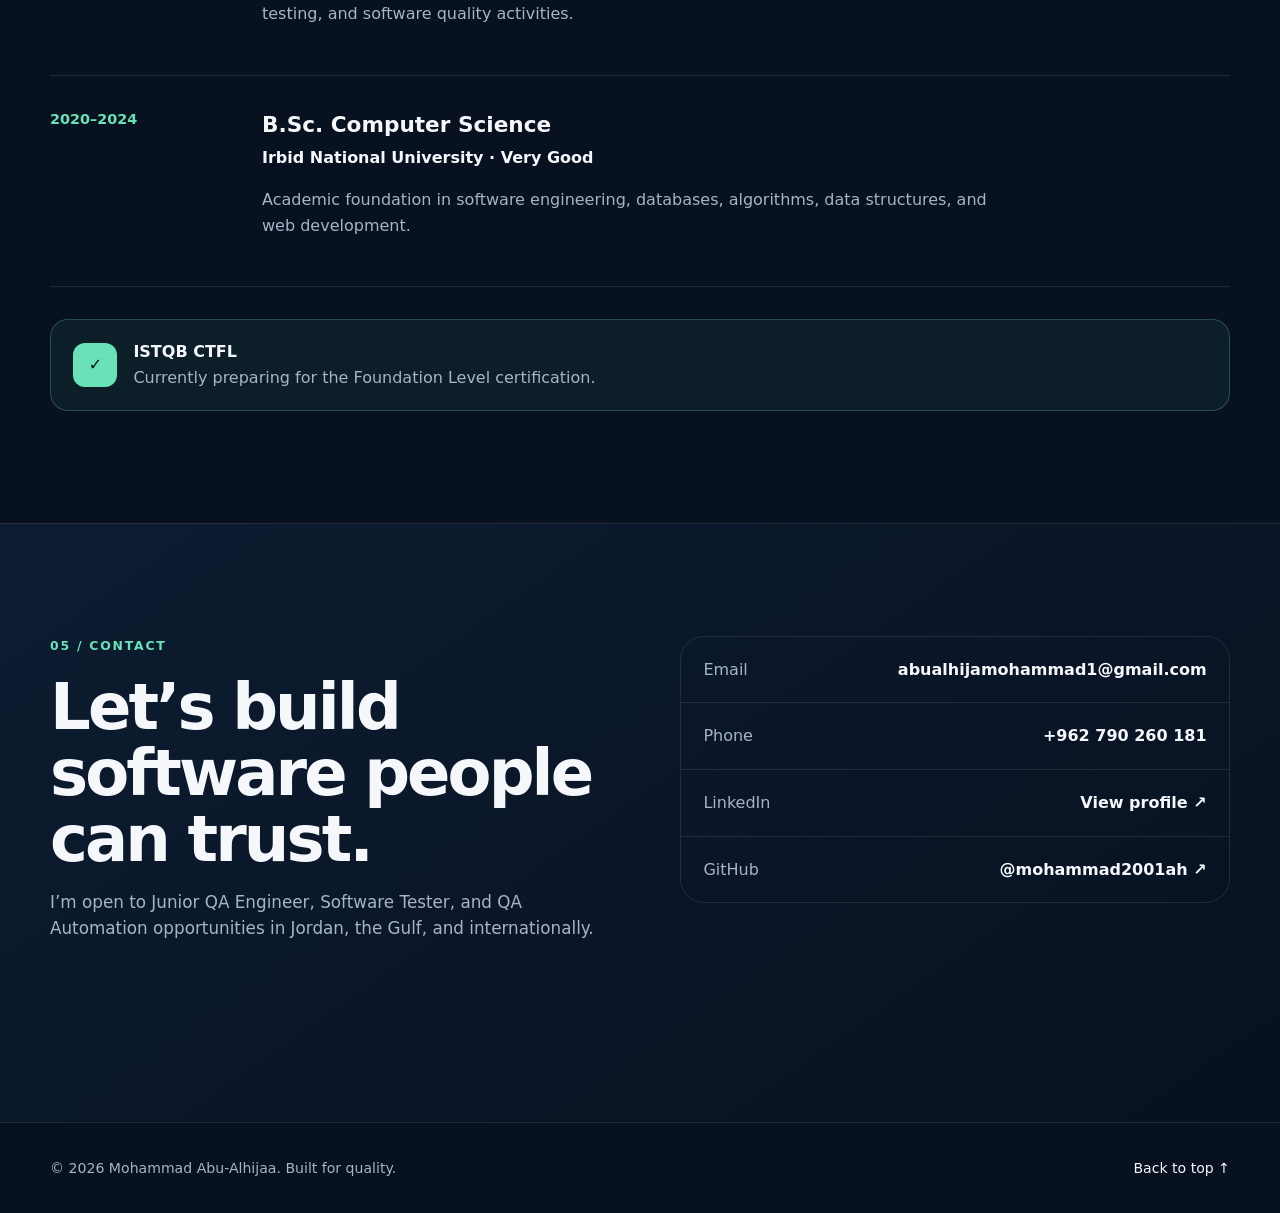
==== commit 1aa081aa: "Redesign QA portfolio" ====
--- a/index.html
+++ b/index.html
@@ -1,495 +1,190 @@
 <!DOCTYPE html>
 <html lang="en">
+<head>
+  <meta charset="UTF-8" />
+  <meta name="viewport" content="width=device-width, initial-scale=1.0" />
+  <meta name="description" content="Portfolio of Mohammad Abu-Alhijaa, a Junior QA Engineer focused on manual testing, test automation, API testing, and quality engineering." />
+  <meta name="theme-color" content="#07111f" />
+  <meta property="og:title" content="Mohammad Abu-Alhijaa | Junior QA Engineer" />
+  <meta property="og:description" content="Junior QA Engineer portfolio featuring Selenium, Playwright, Cypress, Postman, JMeter, API testing, and QA automation projects." />
+  <meta property="og:type" content="website" />
+  <title>Mohammad Abu-Alhijaa | Junior QA Engineer</title>
+  <link rel="icon" href="data:image/svg+xml,<svg xmlns=%22http://www.w3.org/2000/svg%22 viewBox=%220 0 100 100%22><text y=%22.9em%22 font-size=%2284%22>QA</text></svg>" />
+  <link rel="preload" as="image" href="image.png" />
+  <link rel="stylesheet" href="styles.css" />
+  <script defer src="script.js"></script>
+</head>
+<body>
+  <a class="skip-link" href="#main">Skip to main content</a>
+  <header class="site-header" id="top">
+    <nav class="nav container" aria-label="Primary navigation">
+      <a class="brand" href="#top" aria-label="Mohammad Abu-Alhijaa home">MA<span>.</span></a>
+      <button class="nav-toggle" type="button" aria-expanded="false" aria-controls="nav-menu" aria-label="Open navigation menu">
+        <span></span><span></span><span></span>
+      </button>
+      <div class="nav-menu" id="nav-menu">
+        <a href="#about">About</a>
+        <a href="#skills">Skills</a>
+        <a href="#projects">Projects</a>
+        <a href="#experience">Experience</a>
+        <a href="#contact">Contact</a>
+        <a class="nav-cta" href="Mohammad-Abu-Alhijaa-CV.pdf" download>Download CV</a>
+      </div>
+    </nav>
+  </header>
 
-<head>
-    <meta charset="UTF-8">
-    <meta name="viewport" content="width=device-width, initial-scale=1.0">
-    <meta name="description"
-        content="Mohammad Abu-Alhijaa — QA Engineer & Full-Stack Developer. Explore my portfolio, projects, and skills in software quality assurance and web development.">
-    <meta name="keywords"
-        content="Mohammad Abu-Alhijaa, QA Engineer, Full-Stack Developer, Portfolio, Software Quality Assurance, MERN Stack">
-    <meta name="author" content="Mohammad Abu-Alhijaa">
-    <title>Mohammad Abu-Alhijaa | QA Engineer & Full-Stack Developer</title>
-    <link rel="preconnect" href="https://fonts.googleapis.com">
-    <link rel="preconnect" href="https://fonts.gstatic.com" crossorigin>
-    <link
-        href="https://fonts.googleapis.com/css2?family=Inter:wght@300;400;500;600;700&family=Outfit:wght@500;600;700;800&display=swap"
-        rel="stylesheet">
-    <link rel="stylesheet" href="https://cdnjs.cloudflare.com/ajax/libs/font-awesome/6.5.1/css/all.min.css">
-    <link rel="stylesheet" href="styles.css">
-</head>
-
-<body>
-    <!-- ========== NAVIGATION ========== -->
-    <nav class="navbar" id="navbar">
-        <div class="nav-container">
-            <a href="#hero" class="nav-logo">M<span class="logo-dot">.</span>A</a>
-            <ul class="nav-links" id="navLinks">
-                <li><a href="#about" class="nav-link">About</a></li>
-                <li><a href="#skills" class="nav-link">Skills</a></li>
-                <li><a href="#experience" class="nav-link">Experience</a></li>
-                <li><a href="#projects" class="nav-link">Projects</a></li>
-                <li><a href="#education" class="nav-link">Education</a></li>
-                <li><a href="#contact" class="nav-link nav-link-cta">Contact</a></li>
-            </ul>
-            <button class="nav-toggle" id="navToggle" aria-label="Toggle navigation menu">
-                <span class="hamburger"></span>
-            </button>
+  <main id="main">
+    <section class="hero section container" aria-labelledby="hero-title">
+      <div class="hero-copy reveal">
+        <p class="eyebrow"><span class="status-dot" aria-hidden="true"></span> Open to Junior QA opportunities</p>
+        <h1 id="hero-title">I test software like a user,<br /><span>and think like an engineer.</span></h1>
+        <p class="hero-lead">I’m <strong>Mohammad Abu-Alhijaa</strong>, a Junior QA Engineer from Amman, Jordan, with hands-on experience in manual testing, UI automation, API testing, performance testing, and full-stack development.</p>
+        <div class="hero-actions">
+          <a class="btn btn-primary" href="#projects">View QA Projects</a>
+          <a class="btn btn-secondary" href="Mohammad-Abu-Alhijaa-CV.pdf" download>Download CV</a>
         </div>
-    </nav>
-
-    <!-- ========== HERO SECTION ========== -->
-    <section class="hero" id="hero">
-        <div class="hero-noise"></div>
-        <div class="hero-content">
-            <div class="hero-badge">
-                <span class="badge-dot"></span>
-                Open to Opportunities
-            </div>
-            <h1 class="hero-name">Mohammad<br>Abu-Alhijaa</h1>
-            <div class="hero-title">
-                <span class="hero-title-static">I'm a </span>
-                <span class="hero-title-dynamic" id="typingText"></span>
-                <span class="typing-cursor">|</span>
-            </div>
-            <p class="hero-description">
-                Detail-oriented Computer Science graduate transitioning into Software Quality Assurance
-                with hands-on full-stack development experience and a passion for building reliable software.
-            </p>
-            <div class="hero-cta">
-                <a href="#contact" class="btn btn-primary">
-                    <i class="fas fa-paper-plane"></i>
-                    Get In Touch
-                </a>
-                <a href="#projects" class="btn btn-ghost">
-                    View Projects
-                    <i class="fas fa-arrow-right"></i>
-                </a>
-            </div>
-            <div class="hero-stats">
-                <div class="stat-item">
-                    <span class="stat-number">7+</span>
-                    <span class="stat-label">Projects</span>
-                </div>
-                <div class="stat-divider"></div>
-                <div class="stat-item">
-                    <span class="stat-number">0-1</span>
-                    <span class="stat-label">Years Exp.</span>
-                </div>
-                <div class="stat-divider"></div>
-                <div class="stat-item">
-                    <span class="stat-number">ISTQB</span>
-                    <span class="stat-label">In Progress</span>
-                </div>
-            </div>
+        <ul class="hero-meta" aria-label="Professional highlights">
+          <li><strong>QA</strong><span>Manual + Automation</span></li>
+          <li><strong>API</strong><span>Postman + REST</span></li>
+          <li><strong>ISTQB</strong><span>CTFL in progress</span></li>
+        </ul>
+      </div>
+      <div class="hero-visual reveal">
+        <div class="portrait-shell">
+          <img src="image.png" width="560" height="680" alt="Portrait of Mohammad Abu-Alhijaa" decoding="async" fetchpriority="high" />
+          <div class="floating-card card-a" aria-hidden="true"><span>✓</span> Regression passed</div>
+          <div class="floating-card card-b" aria-hidden="true"><span>API</span> 200 OK</div>
         </div>
-        <div class="scroll-indicator" aria-hidden="true">
-            <span>Scroll</span>
-            <div class="scroll-line"></div>
-        </div>
+      </div>
     </section>
 
-    <!-- ========== ABOUT SECTION ========== -->
-    <section class="section about" id="about">
-        <div class="container">
-            <div class="section-header reveal">
-                <p class="section-label">About</p>
-                <h2 class="section-title">A little bit<br>about me</h2>
-            </div>
-            <div class="about-grid">
-                <div class="about-image reveal">
-                    <div class="image-frame">
-                        <img src="image.png" alt="Mohammad Abu-Alhijaa" class="profile-photo"
-                            onerror="this.style.display='none'; this.nextElementSibling.style.display='flex';">
-                        <div class="avatar-fallback" style="display:none;">
-                            <span>M.A</span>
-                        </div>
-                    </div>
-                </div>
-                <div class="about-content reveal">
-                    <p class="about-text">
-                        I'm a motivated Computer Science graduate from <strong>Irbid National University</strong>,
-                        Jordan.
-                        I have a strong foundation in manual testing methodologies, basic automation concepts, and solid
-                        understanding of modern web technologies.
-                    </p>
-                    <p class="about-text">
-                        Currently preparing for the <strong>ISTQB Foundation Level Certification</strong>, I am
-                        passionate
-                        about quality, documentation, and continuous improvement in agile environments.
-                    </p>
-                    <div class="about-details">
-                        <div class="detail-item">
-                            <span class="detail-label">Location</span>
-                            <span class="detail-value">Amman, Jordan</span>
-                        </div>
-                        <div class="detail-item">
-                            <span class="detail-label">Email</span>
-                            <a href="mailto:abualhijamohamad1@gmail.com"
-                                class="detail-value detail-link">abualhijamohamad1@gmail.com</a>
-                        </div>
-                        <div class="detail-item">
-                            <span class="detail-label">Phone</span>
-                            <a href="tel:+962790260181" class="detail-value detail-link">+962 790260181</a>
-                        </div>
-                        <div class="detail-item">
-                            <span class="detail-label">Languages</span>
-                            <span class="detail-value">Arabic (Native) · English (Intermediate)</span>
-                        </div>
-                    </div>
-                </div>
-            </div>
+    <section class="section section-alt" id="about" aria-labelledby="about-title">
+      <div class="container about-grid">
+        <div class="section-heading reveal">
+          <p class="eyebrow">01 / About</p>
+          <h2 id="about-title">Quality first.<br />Curiosity always.</h2>
         </div>
+        <div class="about-copy reveal">
+          <p>I’m a Computer Science graduate focused on software quality assurance. My work combines structured manual testing with practical automation using Selenium, TestNG, Cypress, Playwright, and JavaScript/Java tooling.</p>
+          <p>My development background in the MERN stack helps me understand how applications are built, communicate with developers, investigate defects, and create stronger test coverage across UI, API, and data layers.</p>
+          <div class="info-grid">
+            <div><span>Location</span><strong>Amman, Jordan</strong></div>
+            <div><span>Degree</span><strong>B.Sc. Computer Science</strong></div>
+            <div><span>Languages</span><strong>Arabic, English</strong></div>
+            <div><span>Focus</span><strong>Junior QA / QA Automation</strong></div>
+          </div>
+        </div>
+      </div>
     </section>
 
-    <!-- ========== SKILLS SECTION ========== -->
-    <section class="section skills" id="skills">
-        <div class="container">
-            <div class="section-header reveal">
-                <p class="section-label">Skills</p>
-                <h2 class="section-title">What I<br>work with</h2>
-            </div>
-            <div class="skills-grid">
-                <div class="skill-card reveal">
-                    <div class="skill-card-number">01</div>
-                    <h3 class="skill-card-title">Software Testing</h3>
-                    <div class="skill-tags">
-                        <span class="skill-tag">Manual Testing</span>
-                        <span class="skill-tag">Test Case Design</span>
-                        <span class="skill-tag">Test Scenarios</span>
-                        <span class="skill-tag">Test Execution</span>
-                        <span class="skill-tag">Bug Reporting</span>
-                        <span class="skill-tag">Functional Testing</span>
-                        <span class="skill-tag">Non-Functional Testing</span>
-                        <span class="skill-tag">Regression Testing</span>
-                        <span class="skill-tag">SDLC</span>
-                        <span class="skill-tag">STLC</span>
-                    </div>
-                </div>
-                <div class="skill-card reveal">
-                    <div class="skill-card-number">02</div>
-                    <h3 class="skill-card-title">Test Automation & Tools</h3>
-                    <div class="skill-tags">
-                        <span class="skill-tag">Selenium</span>
-                        <span class="skill-tag">Cypress</span>
-                        <span class="skill-tag">JMeter</span>
-                        <span class="skill-tag">Jira</span>
-                        <span class="skill-tag">Test Documentation</span>
-                        <span class="skill-tag">Defect Tracking</span>
-                    </div>
-                </div>
-                <div class="skill-card reveal">
-                    <div class="skill-card-number">03</div>
-                    <h3 class="skill-card-title">Web Technologies</h3>
-                    <div class="skill-tags">
-                        <span class="skill-tag">HTML5</span>
-                        <span class="skill-tag">CSS3</span>
-                        <span class="skill-tag">JavaScript</span>
-                        <span class="skill-tag">React.js</span>
-                        <span class="skill-tag">Bootstrap 5</span>
-                        <span class="skill-tag">Node.js</span>
-                        <span class="skill-tag">MongoDB</span>
-                        <span class="skill-tag">Express.js</span>
-                        <span class="skill-tag">REST APIs</span>
-                        <span class="skill-tag">Responsive Design</span>
-                    </div>
-                </div>
-                <div class="skill-card reveal">
-                    <div class="skill-card-number">04</div>
-                    <h3 class="skill-card-title">Programming & Tools</h3>
-                    <div class="skill-tags">
-                        <span class="skill-tag">JavaScript</span>
-                        <span class="skill-tag">Java (OCA)</span>
-                        <span class="skill-tag">Git</span>
-                        <span class="skill-tag">GitHub</span>
-                        <span class="skill-tag">Docker</span>
-                        <span class="skill-tag">Agile / Scrum</span>
-                    </div>
-                </div>
-            </div>
-        </div>
+    <section class="section container" id="skills" aria-labelledby="skills-title">
+      <div class="section-heading reveal">
+        <p class="eyebrow">02 / Skills</p>
+        <h2 id="skills-title">Testing across the stack.</h2>
+        <p>Tools and practices I use to build confidence in software quality.</p>
+      </div>
+      <div class="skill-grid">
+        <article class="skill-card reveal">
+          <div class="skill-icon" aria-hidden="true">01</div>
+          <h3>Manual Testing</h3>
+          <p>Test cases, test scenarios, functional, regression, smoke, negative testing, bug reporting, and exploratory thinking.</p>
+        </article>
+        <article class="skill-card reveal">
+          <div class="skill-icon" aria-hidden="true">02</div>
+          <h3>Test Automation</h3>
+          <p>Selenium WebDriver, Java, TestNG, Cypress, Playwright, JavaScript, assertions, dynamic test data, and reusable flows.</p>
+        </article>
+        <article class="skill-card reveal">
+          <div class="skill-icon" aria-hidden="true">03</div>
+          <h3>API & Performance</h3>
+          <p>Postman, REST API testing, authentication flows, pre-request scripts, response validation, negative testing, and JMeter basics.</p>
+        </article>
+        <article class="skill-card reveal">
+          <div class="skill-icon" aria-hidden="true">04</div>
+          <h3>Engineering Tools</h3>
+          <p>Jira, Git, GitHub, SQL, MySQL, JDBC, HTML, CSS, JavaScript, React, Node.js, Express, MongoDB, and Agile/Scrum.</p>
+        </article>
+      </div>
     </section>
 
-    <!-- ========== EXPERIENCE SECTION ========== -->
-    <section class="section experience" id="experience">
-        <div class="container">
-            <div class="section-header reveal">
-                <p class="section-label">Experience</p>
-                <h2 class="section-title">Where I've<br>been</h2>
-            </div>
-            <div class="timeline">
-                <div class="timeline-item reveal">
-                    <div class="timeline-marker"></div>
-                    <div class="timeline-content">
-                        <span class="timeline-badge">In Progress</span>
-                        <h3 class="timeline-title">ISTQB Foundation Level Certification</h3>
-                        <p class="timeline-subtitle">Preparing for Certification</p>
-                        <p class="timeline-text">Building a strong foundation in software testing principles, test
-                            design techniques, and quality assurance best practices.</p>
-                    </div>
-                </div>
-                <div class="timeline-item reveal">
-                    <div class="timeline-marker"></div>
-                    <div class="timeline-content">
-                        <span class="timeline-badge">Feb-2026 / Mar-2026 </span>
-                        <h3 class="timeline-title">QA Manual and Automation</h3>
-                        <p class="timeline-subtitle">Princess Sumaya University for Technology</p>
-                        <p class="timeline-text">Comprehensive training in both manual and automated testing
-                            methodologies, covering test planning, execution, and reporting.</p>
-                    </div>
-                </div>
-                <div class="timeline-item reveal">
-                    <div class="timeline-marker"></div>
-                    <div class="timeline-content">
-                        <span class="timeline-badge badge-alt">Training</span>
-                        <h3 class="timeline-title">Full MERN Stack Course</h3>
-                        <p class="timeline-subtitle">SDK Training Center · Dec 2024 – Jun 2025</p>
-                        <p class="timeline-text">Intensive full-stack development training covering MongoDB, Express.js,
-                            React.js, and Node.js with hands-on project building.</p>
-                    </div>
-                </div>
-                <div class="timeline-item reveal">
-                    <div class="timeline-marker"></div>
-                    <div class="timeline-content">
-                        <span class="timeline-badge badge-alt">Internship</span>
-                        <h3 class="timeline-title">Full Stack Development Internship</h3>
-                        <p class="timeline-subtitle">Web 7 Company, Amman · Mar 2023 – Jun 2023</p>
-                        <ul class="timeline-list">
-                            <li>Worked on front-end and back-end projects using HTML, CSS, JavaScript</li>
-                            <li>Participated in development cycles and applied manual testing techniques</li>
-                            <li>Gained exposure to software quality practices in real-world environments</li>
-                        </ul>
-                    </div>
-                </div>
-            </div>
+    <section class="section section-alt" id="projects" aria-labelledby="projects-title">
+      <div class="container">
+        <div class="section-heading reveal">
+          <p class="eyebrow">03 / Selected QA Work</p>
+          <h2 id="projects-title">Projects built to test real behavior.</h2>
         </div>
+        <div class="projects-grid">
+          <article class="project-card project-featured reveal">
+            <div class="project-topline"><span class="project-no">01</span><span class="project-type">Playwright · TypeScript</span></div>
+            <h3>Automation Test Store</h3>
+            <p>Automated registration and e-commerce flows with Playwright, including happy-path and negative scenarios, dynamic country/state selection, validation messages, and reliable assertions.</p>
+            <ul class="tags" aria-label="Technologies"><li>Playwright</li><li>TypeScript</li><li>E2E</li><li>Negative Testing</li></ul>
+            <a class="project-link" href="https://github.com/mohammad2001ah" target="_blank" rel="noopener noreferrer">View GitHub profile <span aria-hidden="true">↗</span></a>
+          </article>
+
+          <article class="project-card reveal">
+            <div class="project-topline"><span class="project-no">02</span><span class="project-type">Selenium · API</span></div>
+            <h3>MyStoreTest</h3>
+            <p>Manual and automated testing for e-commerce workflows using Selenium WebDriver, Java, and TestNG, plus REST API testing in Postman for authentication, user creation, and negative cases.</p>
+            <ul class="tags"><li>Selenium</li><li>Java</li><li>TestNG</li><li>Postman</li></ul>
+            <a class="project-link" href="https://github.com/mohammad2001ah/MyStoreTest" target="_blank" rel="noopener noreferrer">View repository <span aria-hidden="true">↗</span></a>
+          </article>
+
+          <article class="project-card reveal">
+            <div class="project-topline"><span class="project-no">03</span><span class="project-type">Travel Automation</span></div>
+            <h3>Almosafer Automation</h3>
+            <p>Automated flight and hotel search scenarios, handling dynamic elements, pop-ups, autocomplete, date pickers, dropdowns, assertions, and randomized test data.</p>
+            <ul class="tags"><li>Selenium</li><li>Java</li><li>TestNG</li><li>Dynamic UI</li></ul>
+            <a class="project-link" href="https://github.com/mohammad2001ah/Almosafer_Test" target="_blank" rel="noopener noreferrer">View repository <span aria-hidden="true">↗</span></a>
+          </article>
+
+          <article class="project-card reveal">
+            <div class="project-topline"><span class="project-no">04</span><span class="project-type">UI · Data Driven</span></div>
+            <h3>CodenBox Automation</h3>
+            <p>Automated alerts, tabs, windows, iframes, checkboxes, radio buttons, hover actions, JavaScript interactions, screenshots, and MySQL-backed data-driven testing.</p>
+            <ul class="tags"><li>Selenium</li><li>Java</li><li>JDBC</li><li>MySQL</li></ul>
+            <a class="project-link" href="https://github.com/mohammad2001ah/CodenBoxTest" target="_blank" rel="noopener noreferrer">View repository <span aria-hidden="true">↗</span></a>
+          </article>
+        </div>
+      </div>
     </section>
 
-    <!-- ========== PROJECTS SECTION ========== -->
-    <section class="section projects" id="projects">
-        <div class="container">
-            <div class="section-header reveal">
-                <p class="section-label">Projects</p>
-                <h2 class="section-title">Selected<br>work</h2>
-            </div>
-            <div class="projects-grid">
-                <article class="project-card reveal">
-                    <div class="project-image">
-                        <div class="project-icon"><i class="fas fa-home"></i></div>
-                    </div>
-                    <div class="project-info">
-                        <div class="project-header">
-                            <h3 class="project-title">Real Estate Jordan</h3>
-                            <a href="https://github.com/mohammad2001ah/realestate-jo" target="_blank" rel="noopener"
-                                class="project-link" aria-label="View on GitHub">
-                                <i class="fab fa-github"></i>
-                                <i class="fas fa-arrow-up-right-from-square"></i>
-                            </a>
-                        </div>
-                        <p class="project-desc">Full-stack MERN real estate platform with property listings,
-                            authentication, favorites, admin dashboard, and approval workflows.</p>
-                        <div class="project-tech">
-                            <span>React.js</span>
-                            <span>Node.js</span>
-                            <span>MongoDB</span>
-                            <span>Express</span>
-                        </div>
-                    </div>
-                </article>
-
-                <article class="project-card reveal">
-                    <div class="project-image">
-                        <div class="project-icon"><i class="fas fa-vial"></i></div>
-                    </div>
-                    <div class="project-info">
-                        <div class="project-header">
-                            <h3 class="project-title">QA Automation Store</h3>
-                            <a href="https://github.com/mohammad2001ah/Qa-Automation-Store" target="_blank"
-                                rel="noopener" class="project-link" aria-label="View on GitHub">
-                                <i class="fab fa-github"></i>
-                                <i class="fas fa-arrow-up-right-from-square"></i>
-                            </a>
-                        </div>
-                        <p class="project-desc">Simulated e-commerce app built for QA testing practice with intentional
-                            bugs and various test scenarios.</p>
-                        <div class="project-tech">
-                            <span>HTML</span>
-                            <span>CSS</span>
-                            <span>JavaScript</span>
-                            <span>QA Testing</span>
-                        </div>
-                    </div>
-                </article>
-
-                <article class="project-card reveal">
-                    <div class="project-image">
-                        <div class="project-icon"><i class="fas fa-car"></i></div>
-                    </div>
-                    <div class="project-info">
-                        <div class="project-header">
-                            <h3 class="project-title">Car Maintenance Center</h3>
-                            <a href="https://github.com/mohammad2001ah/Car_Maintenance_Center" target="_blank"
-                                rel="noopener" class="project-link" aria-label="View on GitHub">
-                                <i class="fab fa-github"></i>
-                                <i class="fas fa-arrow-up-right-from-square"></i>
-                            </a>
-                        </div>
-                        <p class="project-desc">Premium automotive service website with service listings, booking
-                            system, testimonials, and smooth animations.</p>
-                        <div class="project-tech">
-                            <span>HTML</span>
-                            <span>CSS</span>
-                            <span>JavaScript</span>
-                        </div>
-                    </div>
-                </article>
-
-                <article class="project-card reveal">
-                    <div class="project-image">
-                        <div class="project-icon"><i class="fas fa-plane"></i></div>
-                    </div>
-                    <div class="project-info">
-                        <div class="project-header">
-                            <h3 class="project-title">Almosafer Automation Testing</h3>
-                            <a href="https://github.com/mohammad2001ah/Almosafer_Test" target="_blank"
-                                rel="noopener" class="project-link" aria-label="View on GitHub">
-                                <i class="fab fa-github"></i>
-                                <i class="fas fa-arrow-up-right-from-square"></i>
-                            </a>
-                        </div>
-                        <p class="project-desc">Automated test scenarios for the Almosafer travel website using
-                            Selenium WebDriver, simulating real user actions like searching for flights and hotels.</p>
-                        <div class="project-tech">
-                            <span>Java</span>
-                            <span>Selenium</span>
-                            <span>TestNG</span>
-                        </div>
-                    </div>
-                </article>
-            </div>
-            <div class="projects-cta reveal">
-                <a href="https://github.com/mohammad2001ah" target="_blank" rel="noopener" class="btn btn-ghost">
-                    <i class="fab fa-github"></i>
-                    View All on GitHub
-                    <i class="fas fa-arrow-up-right-from-square"></i>
-                </a>
-            </div>
-        </div>
+    <section class="section container" id="experience" aria-labelledby="experience-title">
+      <div class="section-heading reveal">
+        <p class="eyebrow">04 / Experience & Learning</p>
+        <h2 id="experience-title">A foundation in development, growing into QA.</h2>
+      </div>
+      <div class="timeline">
+        <article class="timeline-item reveal"><div class="timeline-date">2026</div><div><h3>QA Manual & Automation Testing</h3><p class="timeline-org">Princess Sumaya University for Technology</p><p>Hands-on training covering manual testing, Selenium WebDriver, TestNG, Appium, Postman, JMeter, REST APIs, SQL, and automation practices.</p></div></article>
+        <article class="timeline-item reveal"><div class="timeline-date">2024–2025</div><div><h3>Full MERN Stack Development</h3><p class="timeline-org">SDK Training Center</p><p>Built a stronger software-development foundation across frontend, backend, APIs, databases, authentication, and Git workflows.</p></div></article>
+        <article class="timeline-item reveal"><div class="timeline-date">2023</div><div><h3>Full Stack Development Trainee</h3><p class="timeline-org">Web 7 Company · Amman</p><p>Worked with HTML, CSS, and JavaScript while participating in development cycles, manual testing, and software quality activities.</p></div></article>
+        <article class="timeline-item reveal"><div class="timeline-date">2020–2024</div><div><h3>B.Sc. Computer Science</h3><p class="timeline-org">Irbid National University · Very Good</p><p>Academic foundation in software engineering, databases, algorithms, data structures, and web development.</p></div></article>
+      </div>
+      <div class="cert-banner reveal" role="note">
+        <span class="cert-mark" aria-hidden="true">✓</span>
+        <div><strong>ISTQB CTFL</strong><p>Currently preparing for the Foundation Level certification.</p></div>
+      </div>
     </section>
 
-    <!-- ========== EDUCATION SECTION ========== -->
-    <section class="section education" id="education">
-        <div class="container">
-            <div class="section-header reveal">
-                <p class="section-label">Education</p>
-                <h2 class="section-title">Academic<br>background</h2>
-            </div>
-            <div class="education-card reveal">
-                <div class="edu-icon">
-                    <i class="fas fa-university"></i>
-                </div>
-                <div class="edu-content">
-                    <h3 class="edu-degree">Bachelor of Computer Science</h3>
-                    <p class="edu-school">Irbid National University, Jordan</p>
-                    <p class="edu-date">Oct 2020 – Sep 2024</p>
-                    <span class="edu-grade">Very Good</span>
-                </div>
-            </div>
+    <section class="section contact-section" id="contact" aria-labelledby="contact-title">
+      <div class="container contact-grid">
+        <div class="section-heading reveal">
+          <p class="eyebrow">05 / Contact</p>
+          <h2 id="contact-title">Let’s build software people can trust.</h2>
+          <p>I’m open to Junior QA Engineer, Software Tester, and QA Automation opportunities in Jordan, the Gulf, and internationally.</p>
         </div>
+        <div class="contact-card reveal">
+          <a href="mailto:abualhijamohammad1@gmail.com"><span>Email</span><strong>abualhijamohammad1@gmail.com</strong></a>
+          <a href="tel:+962790260181"><span>Phone</span><strong>+962 790 260 181</strong></a>
+          <a href="https://www.linkedin.com/in/mohammad-abu-alhija-a-15580b316/" target="_blank" rel="noopener noreferrer"><span>LinkedIn</span><strong>View profile ↗</strong></a>
+          <a href="https://github.com/mohammad2001ah" target="_blank" rel="noopener noreferrer"><span>GitHub</span><strong>@mohammad2001ah ↗</strong></a>
+        </div>
+      </div>
     </section>
+  </main>
 
-    <!-- ========== CONTACT SECTION ========== -->
-    <section class="section contact" id="contact">
-        <div class="container">
-            <div class="section-header reveal">
-                <p class="section-label">Contact</p>
-                <h2 class="section-title">Let's work<br>together</h2>
-                <p class="section-subtitle">I'm currently looking for new opportunities. Feel free to reach out!</p>
-            </div>
-            <div class="contact-grid">
-                <div class="contact-info reveal">
-                    <div class="contact-card">
-                        <i class="fas fa-envelope"></i>
-                        <div>
-                            <span class="contact-label">Email</span>
-                            <a href="mailto:abualhijamohamad1@gmail.com">abualhijamohamad1@gmail.com</a>
-                        </div>
-                    </div>
-                    <div class="contact-card">
-                        <i class="fas fa-phone"></i>
-                        <div>
-                            <span class="contact-label">Phone</span>
-                            <a href="tel:+962790260181">+962 790260181</a>
-                        </div>
-                    </div>
-                    <div class="contact-card">
-                        <i class="fas fa-map-marker-alt"></i>
-                        <div>
-                            <span class="contact-label">Location</span>
-                            <p>Amman, Jordan</p>
-                        </div>
-                    </div>
-                    <div class="contact-socials">
-                        <a href="https://www.linkedin.com/in/mohammad-abu-alhija-a-15580b316/" target="_blank"
-                            rel="noopener" class="social-link" aria-label="LinkedIn">
-                            <i class="fab fa-linkedin-in"></i>
-                        </a>
-                        <a href="https://github.com/mohammad2001ah" target="_blank" rel="noopener" class="social-link"
-                            aria-label="GitHub">
-                            <i class="fab fa-github"></i>
-                        </a>
-                        <a href="mailto:abualhijamohamad1@gmail.com" class="social-link" aria-label="Email">
-                            <i class="fas fa-envelope"></i>
-                        </a>
-                    </div>
-                </div>
-                <form class="contact-form reveal" id="contactForm">
-                    <div class="form-group">
-                        <label for="name">Name</label>
-                        <input type="text" id="name" name="name" placeholder="Your name" required>
-                    </div>
-                    <div class="form-group">
-                        <label for="email">Email</label>
-                        <input type="email" id="email" name="email" placeholder="your@email.com" required>
-                    </div>
-                    <div class="form-group">
-                        <label for="subject">Subject</label>
-                        <input type="text" id="subject" name="subject" placeholder="What's this about?" required>
-                    </div>
-                    <div class="form-group">
-                        <label for="message">Message</label>
-                        <textarea id="message" name="message" rows="5" placeholder="Tell me about your project..."
-                            required></textarea>
-                    </div>
-                    <button type="submit" class="btn btn-primary btn-full">
-                        Send Message
-                        <i class="fas fa-arrow-right"></i>
-                    </button>
-                </form>
-            </div>
-        </div>
-    </section>
-
-    <!-- ========== FOOTER ========== -->
-    <footer class="footer">
-        <div class="container">
-            <div class="footer-content">
-                <div class="footer-left">
-                    <a href="#hero" class="footer-logo">M<span class="logo-dot">.</span>A</a>
-                    <p class="footer-text">&copy; 2025 Mohammad Abu-Alhijaa</p>
-                </div>
-                <div class="footer-socials">
-                    <a href="https://www.linkedin.com/in/mohammad-abu-alhija-a-15580b316/" target="_blank"
-                        rel="noopener" aria-label="LinkedIn"><i class="fab fa-linkedin-in"></i></a>
-                    <a href="https://github.com/mohammad2001ah" target="_blank" rel="noopener" aria-label="GitHub"><i
-                            class="fab fa-github"></i></a>
-                    <a href="mailto:abualhijamohamad1@gmail.com" aria-label="Email"><i class="fas fa-envelope"></i></a>
-                </div>
-            </div>
-        </div>
-    </footer>
-
-    <script src="script.js"></script>
+  <footer class="footer">
+    <div class="container footer-inner"><p>© <span id="year">2026</span> Mohammad Abu-Alhijaa. Built for quality.</p><a href="#top">Back to top ↑</a></div>
+  </footer>
 </body>
-
-</html>+</html>
--- a/styles.css
+++ b/styles.css
@@ -1,1241 +1,55 @@
-/* ============================================
-   PREMIUM MINIMALIST BLACK & WHITE PORTFOLIO
-   Design: clean, fast, recruiter-ready
-   ============================================ */
-
-/* ---- DESIGN TOKENS ---- */
 :root {
-    --black: #0a0a0a;
-    --black-soft: #111111;
-    --gray-950: #171717;
-    --gray-900: #1a1a1a;
-    --gray-800: #262626;
-    --gray-700: #333333;
-    --gray-600: #525252;
-    --gray-500: #737373;
-    --gray-400: #a3a3a3;
-    --gray-300: #d4d4d4;
-    --gray-200: #e5e5e5;
-    --gray-100: #f5f5f5;
-    --white: #fafafa;
-    --pure-white: #ffffff;
-
-    --bg: var(--black);
-    --bg-alt: var(--gray-950);
-    --surface: var(--gray-900);
-    --surface-hover: var(--gray-800);
-    --border: var(--gray-800);
-    --border-hover: var(--gray-600);
-
-    --text: var(--gray-100);
-    --text-secondary: var(--gray-400);
-    --text-muted: var(--gray-500);
-    --text-faint: var(--gray-600);
-
-    --font-body: 'Inter', -apple-system, BlinkMacSystemFont, system-ui, sans-serif;
-    --font-heading: 'Outfit', 'Inter', sans-serif;
-
-    --radius: 10px;
-    --radius-lg: 16px;
-
-    --ease: cubic-bezier(0.25, 0.46, 0.45, 0.94);
-    --ease-out: cubic-bezier(0.16, 1, 0.3, 1);
-
-    --nav-h: 68px;
+  --bg: #07111f;
+  --bg-soft: #0b1728;
+  --panel: #101d30;
+  --panel-2: #12243a;
+  --text: #f5f7fb;
+  --muted: #a7b4c7;
+  --accent: #68e2b6;
+  --accent-2: #76a9ff;
+  --border: rgba(255,255,255,.1);
+  --shadow: 0 30px 80px rgba(0,0,0,.3);
+  --radius: 24px;
+  --container: 1180px;
 }
-
-/* ---- RESET ---- */
-*,
-*::before,
-*::after {
-    margin: 0;
-    padding: 0;
-    box-sizing: border-box;
-}
-
-html {
-    scroll-behavior: smooth;
-    scroll-padding-top: var(--nav-h);
-}
-
-body {
-    font-family: var(--font-body);
-    background: var(--bg);
-    color: var(--text);
-    line-height: 1.65;
-    overflow-x: hidden;
-    -webkit-font-smoothing: antialiased;
-    -moz-osx-font-smoothing: grayscale;
-}
-
-a {
-    text-decoration: none;
-    color: inherit;
-}
-
-ul {
-    list-style: none;
-}
-
-img {
-    max-width: 100%;
-    display: block;
-}
-
-.container {
-    max-width: 1080px;
-    margin: 0 auto;
-    padding: 0 28px;
-}
-
-.section {
-    padding: 110px 0;
-}
-
-/* ---- BUTTONS ---- */
-.btn {
-    display: inline-flex;
-    align-items: center;
-    gap: 10px;
-    padding: 14px 30px;
-    border-radius: 50px;
-    font-family: var(--font-body);
-    font-size: 0.9rem;
-    font-weight: 500;
-    cursor: pointer;
-    border: none;
-    transition: transform 0.25s var(--ease), box-shadow 0.25s var(--ease), background 0.25s var(--ease);
-    will-change: transform;
-}
-
-.btn-primary {
-    background: var(--pure-white);
-    color: var(--black);
-}
-
-.btn-primary:hover {
-    transform: translateY(-2px);
-    box-shadow: 0 8px 24px rgba(255, 255, 255, 0.08);
-}
-
-.btn-ghost {
-    background: transparent;
-    color: var(--text);
-    border: 1px solid var(--border);
-    padding: 13px 30px;
-}
-
-.btn-ghost:hover {
-    border-color: var(--gray-400);
-    transform: translateY(-2px);
-}
-
-.btn-full {
-    width: 100%;
-    justify-content: center;
-}
-
-/* ---- NAVIGATION ---- */
-.navbar {
-    position: fixed;
-    top: 0;
-    left: 0;
-    right: 0;
-    height: var(--nav-h);
-    z-index: 1000;
-    transition: background 0.3s, border-color 0.3s, backdrop-filter 0.3s;
-    border-bottom: 1px solid transparent;
-}
-
-.navbar.scrolled {
-    background: rgba(10, 10, 10, 0.85);
-    backdrop-filter: blur(16px);
-    -webkit-backdrop-filter: blur(16px);
-    border-bottom-color: var(--border);
-}
-
-.nav-container {
-    max-width: 1080px;
-    margin: 0 auto;
-    padding: 0 28px;
-    height: 100%;
-    display: flex;
-    align-items: center;
-    justify-content: space-between;
-}
-
-.nav-logo {
-    font-family: var(--font-heading);
-    font-size: 1.3rem;
-    font-weight: 700;
-    color: var(--pure-white);
-    letter-spacing: -0.5px;
-}
-
-.logo-dot {
-    color: var(--gray-500);
-}
-
-.nav-links {
-    display: flex;
-    align-items: center;
-    gap: 4px;
-}
-
-.nav-link {
-    padding: 7px 16px;
-    font-size: 0.85rem;
-    font-weight: 400;
-    color: var(--text-secondary);
-    border-radius: 50px;
-    transition: color 0.2s;
-}
-
-.nav-link:hover {
-    color: var(--pure-white);
-}
-
-.nav-link.active {
-    color: var(--pure-white);
-}
-
-.nav-link-cta {
-    margin-left: 8px;
-    border: 1px solid var(--border);
-    color: var(--text) !important;
-}
-
-.nav-link-cta:hover {
-    border-color: var(--gray-500);
-}
-
-.nav-toggle {
-    display: none;
-    background: none;
-    border: none;
-    cursor: pointer;
-    padding: 8px;
-    z-index: 1001;
-}
-
-.hamburger,
-.hamburger::before,
-.hamburger::after {
-    display: block;
-    width: 22px;
-    height: 1.5px;
-    background: var(--text);
-    transition: all 0.25s var(--ease);
-}
-
-.hamburger {
-    position: relative;
-}
-
-.hamburger::before,
-.hamburger::after {
-    content: '';
-    position: absolute;
-}
-
-.hamburger::before {
-    top: -6px;
-}
-
-.hamburger::after {
-    top: 6px;
-}
-
-.nav-toggle.active .hamburger {
-    background: transparent;
-}
-
-.nav-toggle.active .hamburger::before {
-    top: 0;
-    transform: rotate(45deg);
-}
-
-.nav-toggle.active .hamburger::after {
-    top: 0;
-    transform: rotate(-45deg);
-}
-
-/* ---- HERO ---- */
-.hero {
-    min-height: 100vh;
-    display: flex;
-    align-items: center;
-    justify-content: center;
-    position: relative;
-    padding: 120px 28px 80px;
-}
-
-.hero-noise {
-    position: absolute;
-    inset: 0;
-    opacity: 0.03;
-    background-image: url("data:image/svg+xml,%3Csvg viewBox='0 0 256 256' xmlns='http://www.w3.org/2000/svg'%3E%3Cfilter id='noise'%3E%3CfeTurbulence type='fractalNoise' baseFrequency='0.9' numOctaves='4' stitchTiles='stitch'/%3E%3C/filter%3E%3Crect width='100%25' height='100%25' filter='url(%23noise)'/%3E%3C/svg%3E");
-    background-size: 256px;
-    pointer-events: none;
-}
-
-.hero-content {
-    text-align: center;
-    position: relative;
-    z-index: 2;
-    max-width: 660px;
-}
-
-.hero-badge {
-    display: inline-flex;
-    align-items: center;
-    gap: 8px;
-    padding: 7px 18px;
-    background: var(--surface);
-    border: 1px solid var(--border);
-    border-radius: 50px;
-    font-size: 0.78rem;
-    font-weight: 500;
-    color: var(--text-secondary);
-    margin-bottom: 32px;
-    animation: fadeUp 0.6s var(--ease-out) forwards;
-}
-
-.badge-dot {
-    width: 6px;
-    height: 6px;
-    border-radius: 50%;
-    background: #22c55e;
-    box-shadow: 0 0 6px rgba(34, 197, 94, 0.4);
-}
-
-.hero-name {
-    font-family: var(--font-heading);
-    font-size: clamp(3rem, 8vw, 5.5rem);
-    font-weight: 800;
-    line-height: 1.05;
-    letter-spacing: -2px;
-    color: var(--pure-white);
-    margin-bottom: 20px;
-    animation: fadeUp 0.6s var(--ease-out) 0.08s both;
-}
-
-.hero-title {
-    font-size: clamp(1rem, 2.2vw, 1.25rem);
-    color: var(--text-secondary);
-    margin-bottom: 24px;
-    min-height: 1.8em;
-    animation: fadeUp 0.6s var(--ease-out) 0.15s both;
-}
-
-.hero-title-dynamic {
-    color: var(--pure-white);
-    font-weight: 500;
-}
-
-.typing-cursor {
-    color: var(--gray-500);
-    animation: blink 1s step-end infinite;
-    font-weight: 200;
-}
-
-@keyframes blink {
-    50% {
-        opacity: 0;
-    }
-}
-
-.hero-description {
-    font-size: 1rem;
-    color: var(--text-secondary);
-    line-height: 1.75;
-    max-width: 520px;
-    margin: 0 auto 40px;
-    animation: fadeUp 0.6s var(--ease-out) 0.22s both;
-}
-
-.hero-cta {
-    display: flex;
-    gap: 14px;
-    justify-content: center;
-    flex-wrap: wrap;
-    margin-bottom: 64px;
-    animation: fadeUp 0.6s var(--ease-out) 0.3s both;
-}
-
-.hero-stats {
-    display: flex;
-    align-items: center;
-    justify-content: center;
-    gap: 32px;
-    animation: fadeUp 0.6s var(--ease-out) 0.38s both;
-}
-
-.stat-item {
-    text-align: center;
-}
-
-.stat-number {
-    display: block;
-    font-family: var(--font-heading);
-    font-size: 1.5rem;
-    font-weight: 700;
-    color: var(--pure-white);
-    letter-spacing: -0.5px;
-}
-
-.stat-label {
-    font-size: 0.75rem;
-    color: var(--text-muted);
-    text-transform: uppercase;
-    letter-spacing: 1.5px;
-}
-
-.stat-divider {
-    width: 1px;
-    height: 28px;
-    background: var(--gray-800);
-}
-
-.scroll-indicator {
-    position: absolute;
-    bottom: 28px;
-    left: 50%;
-    transform: translateX(-50%);
-    display: flex;
-    flex-direction: column;
-    align-items: center;
-    gap: 8px;
-    animation: fadeUp 0.6s var(--ease-out) 0.5s both;
-}
-
-.scroll-indicator span {
-    font-size: 0.68rem;
-    color: var(--text-faint);
-    letter-spacing: 3px;
-    text-transform: uppercase;
-}
-
-.scroll-line {
-    width: 1px;
-    height: 36px;
-    background: linear-gradient(to bottom, var(--gray-600), transparent);
-}
-
-@keyframes fadeUp {
-    from {
-        opacity: 0;
-        transform: translateY(24px);
-    }
-
-    to {
-        opacity: 1;
-        transform: translateY(0);
-    }
-}
-
-/* ---- SECTION HEADERS ---- */
-.section-header {
-    margin-bottom: 60px;
-}
-
-.section-label {
-    font-size: 0.78rem;
-    font-weight: 500;
-    color: var(--text-muted);
-    text-transform: uppercase;
-    letter-spacing: 2px;
-    margin-bottom: 12px;
-}
-
-.section-title {
-    font-family: var(--font-heading);
-    font-size: clamp(2rem, 4vw, 3rem);
-    font-weight: 700;
-    line-height: 1.15;
-    letter-spacing: -1px;
-    color: var(--pure-white);
-}
-
-.section-subtitle {
-    font-size: 0.95rem;
-    color: var(--text-secondary);
-    margin-top: 16px;
-    max-width: 440px;
-    line-height: 1.65;
-}
-
-/* ---- ABOUT ---- */
-.about {
-    background: var(--bg-alt);
-}
-
-.about-grid {
-    display: grid;
-    grid-template-columns: 280px 1fr;
-    gap: 60px;
-    align-items: start;
-}
-
-.image-frame {
-    width: 100%;
-    aspect-ratio: 4/5;
-    border-radius: var(--radius-lg);
-    overflow: hidden;
-    background: var(--surface);
-    border: 1px solid var(--border);
-}
-
-.profile-photo {
-    width: 100%;
-    height: 100%;
-    object-fit: cover;
-}
-
-.avatar-fallback {
-    width: 100%;
-    height: 100%;
-    display: flex;
-    align-items: center;
-    justify-content: center;
-    background: var(--gray-900);
-}
-
-.avatar-fallback span {
-    font-family: var(--font-heading);
-    font-size: 3rem;
-    font-weight: 700;
-    color: var(--gray-600);
-    letter-spacing: -1px;
-}
-
-.about-text {
-    font-size: 0.95rem;
-    color: var(--text-secondary);
-    margin-bottom: 16px;
-    line-height: 1.75;
-}
-
-.about-text strong {
-    color: var(--text);
-    font-weight: 600;
-}
-
-.about-details {
-    margin-top: 32px;
-    display: flex;
-    flex-direction: column;
-    gap: 0;
-}
-
-.detail-item {
-    display: flex;
-    justify-content: space-between;
-    align-items: baseline;
-    padding: 14px 0;
-    border-bottom: 1px solid var(--border);
-}
-
-.detail-item:first-child {
-    border-top: 1px solid var(--border);
-}
-
-.detail-label {
-    font-size: 0.82rem;
-    color: var(--text-muted);
-    text-transform: uppercase;
-    letter-spacing: 0.5px;
-    flex-shrink: 0;
-}
-
-.detail-value {
-    font-size: 0.9rem;
-    color: var(--text);
-    text-align: right;
-}
-
-.detail-link {
-    transition: color 0.2s;
-}
-
-.detail-link:hover {
-    color: var(--pure-white);
-}
-
-/* ---- SKILLS ---- */
-.skills-grid {
-    display: grid;
-    grid-template-columns: repeat(2, 1fr);
-    gap: 20px;
-}
-
-.skill-card {
-    padding: 32px;
-    background: var(--surface);
-    border: 1px solid var(--border);
-    border-radius: var(--radius-lg);
-    transition: border-color 0.3s var(--ease), transform 0.3s var(--ease);
-    will-change: transform;
-}
-
-.skill-card:hover {
-    border-color: var(--border-hover);
-    transform: translateY(-3px);
-}
-
-.skill-card-number {
-    font-family: var(--font-heading);
-    font-size: 0.8rem;
-    font-weight: 600;
-    color: var(--text-faint);
-    margin-bottom: 16px;
-}
-
-.skill-card-title {
-    font-family: var(--font-heading);
-    font-size: 1.15rem;
-    font-weight: 600;
-    color: var(--pure-white);
-    margin-bottom: 20px;
-}
-
-.skill-tags {
-    display: flex;
-    flex-wrap: wrap;
-    gap: 8px;
-}
-
-.skill-tag {
-    padding: 6px 14px;
-    background: var(--gray-800);
-    border-radius: 50px;
-    font-size: 0.8rem;
-    font-weight: 400;
-    color: var(--text-secondary);
-    transition: color 0.2s, background 0.2s;
-}
-
-.skill-tag:hover {
-    background: var(--gray-700);
-    color: var(--text);
-}
-
-/* ---- EXPERIENCE / TIMELINE ---- */
-.experience {
-    background: var(--bg-alt);
-}
-
-.timeline {
-    max-width: 680px;
-    margin: 0 auto;
-    position: relative;
-    padding-left: 32px;
-}
-
-.timeline::before {
-    content: '';
-    position: absolute;
-    left: 6px;
-    top: 8px;
-    bottom: 8px;
-    width: 1px;
-    background: var(--border);
-}
-
-.timeline-item {
-    position: relative;
-    margin-bottom: 36px;
-}
-
-.timeline-item:last-child {
-    margin-bottom: 0;
-}
-
-.timeline-marker {
-    position: absolute;
-    left: -32px;
-    top: 10px;
-    width: 13px;
-    height: 13px;
-    border-radius: 50%;
-    background: var(--bg-alt);
-    border: 2px solid var(--gray-500);
-}
-
-.timeline-content {
-    padding: 24px 28px;
-    background: var(--surface);
-    border: 1px solid var(--border);
-    border-radius: var(--radius);
-    transition: border-color 0.3s;
-}
-
-.timeline-content:hover {
-    border-color: var(--border-hover);
-}
-
-.timeline-badge {
-    display: inline-block;
-    padding: 3px 12px;
-    border-radius: 50px;
-    font-size: 0.7rem;
-    font-weight: 600;
-    text-transform: uppercase;
-    letter-spacing: 0.5px;
-    margin-bottom: 12px;
-    background: var(--gray-800);
-    color: var(--text-secondary);
-}
-
-.badge-alt {
-    background: var(--gray-800);
-    color: var(--text-muted);
-}
-
-.timeline-title {
-    font-family: var(--font-heading);
-    font-size: 1.05rem;
-    font-weight: 600;
-    margin-bottom: 4px;
-    color: var(--pure-white);
-}
-
-.timeline-subtitle {
-    font-size: 0.85rem;
-    color: var(--text-muted);
-    margin-bottom: 10px;
-}
-
-.timeline-text {
-    font-size: 0.88rem;
-    color: var(--text-secondary);
-    line-height: 1.7;
-}
-
-.timeline-list {
-    padding: 0;
-}
-
-.timeline-list li {
-    position: relative;
-    padding-left: 16px;
-    margin-bottom: 6px;
-    font-size: 0.88rem;
-    color: var(--text-secondary);
-    line-height: 1.6;
-}
-
-.timeline-list li::before {
-    content: '—';
-    position: absolute;
-    left: 0;
-    color: var(--text-faint);
-    font-size: 0.8rem;
-}
-
-/* ---- PROJECTS ---- */
-.projects-grid {
-    display: grid;
-    grid-template-columns: repeat(auto-fill, minmax(320px, 1fr));
-    gap: 20px;
-}
-
-.project-card {
-    background: var(--surface);
-    border: 1px solid var(--border);
-    border-radius: var(--radius-lg);
-    overflow: hidden;
-    transition: border-color 0.3s var(--ease), transform 0.3s var(--ease);
-    will-change: transform;
-}
-
-.project-card:hover {
-    border-color: var(--border-hover);
-    transform: translateY(-4px);
-}
-
-.project-image {
-    height: 160px;
-    display: flex;
-    align-items: center;
-    justify-content: center;
-    background: var(--gray-800);
-    border-bottom: 1px solid var(--border);
-}
-
-.project-icon {
-    font-size: 2.5rem;
-    color: var(--gray-600);
-    transition: color 0.3s;
-}
-
-.project-card:hover .project-icon {
-    color: var(--gray-400);
-}
-
-.project-info {
-    padding: 24px;
-}
-
-.project-header {
-    display: flex;
-    justify-content: space-between;
-    align-items: center;
-    margin-bottom: 10px;
-}
-
-.project-title {
-    font-family: var(--font-heading);
-    font-size: 1.05rem;
-    font-weight: 600;
-    color: var(--pure-white);
-}
-
-.project-link {
-    display: flex;
-    align-items: center;
-    gap: 6px;
-    color: var(--text-muted);
-    font-size: 0.9rem;
-    transition: color 0.2s;
-}
-
-.project-link:hover {
-    color: var(--pure-white);
-}
-
-.project-link .fa-arrow-up-right-from-square {
-    font-size: 0.7rem;
-}
-
-.project-desc {
-    font-size: 0.85rem;
-    color: var(--text-secondary);
-    line-height: 1.65;
-    margin-bottom: 16px;
-}
-
-.project-tech {
-    display: flex;
-    flex-wrap: wrap;
-    gap: 6px;
-}
-
-.project-tech span {
-    padding: 4px 12px;
-    background: var(--gray-800);
-    border-radius: 50px;
-    font-size: 0.73rem;
-    font-weight: 500;
-    color: var(--text-muted);
-}
-
-.projects-cta {
-    text-align: center;
-    margin-top: 40px;
-}
-
-/* ---- EDUCATION ---- */
-.education {
-    background: var(--bg-alt);
-}
-
-.education-card {
-    max-width: 560px;
-    margin: 0 auto;
-    display: flex;
-    gap: 28px;
-    align-items: center;
-    padding: 32px;
-    background: var(--surface);
-    border: 1px solid var(--border);
-    border-radius: var(--radius-lg);
-    transition: border-color 0.3s var(--ease);
-}
-
-.education-card:hover {
-    border-color: var(--border-hover);
-}
-
-.edu-icon {
-    width: 60px;
-    height: 60px;
-    min-width: 60px;
-    background: var(--gray-800);
-    border-radius: var(--radius);
-    display: flex;
-    align-items: center;
-    justify-content: center;
-    font-size: 1.4rem;
-    color: var(--text-muted);
-}
-
-.edu-degree {
-    font-family: var(--font-heading);
-    font-size: 1.1rem;
-    font-weight: 600;
-    margin-bottom: 4px;
-    color: var(--pure-white);
-}
-
-.edu-school {
-    color: var(--text-secondary);
-    font-size: 0.9rem;
-    margin-bottom: 6px;
-}
-
-.edu-date {
-    font-size: 0.82rem;
-    color: var(--text-muted);
-    margin-bottom: 10px;
-}
-
-.edu-grade {
-    display: inline-block;
-    padding: 4px 14px;
-    background: var(--gray-800);
-    border-radius: 50px;
-    font-size: 0.78rem;
-    font-weight: 600;
-    color: var(--text-secondary);
-}
-
-/* ---- CONTACT ---- */
-.contact-grid {
-    display: grid;
-    grid-template-columns: 1fr 1fr;
-    gap: 48px;
-    align-items: start;
-}
-
-.contact-card {
-    display: flex;
-    align-items: center;
-    gap: 16px;
-    padding: 16px 0;
-    border-bottom: 1px solid var(--border);
-}
-
-.contact-card:first-child {
-    padding-top: 0;
-}
-
-.contact-card i {
-    font-size: 1rem;
-    color: var(--text-muted);
-    width: 20px;
-    text-align: center;
-}
-
-.contact-label {
-    display: block;
-    font-size: 0.72rem;
-    color: var(--text-muted);
-    text-transform: uppercase;
-    letter-spacing: 0.5px;
-    margin-bottom: 2px;
-}
-
-.contact-card a,
-.contact-card p {
-    font-size: 0.88rem;
-    color: var(--text);
-    transition: color 0.2s;
-}
-
-.contact-card a:hover {
-    color: var(--pure-white);
-}
-
-.contact-socials {
-    display: flex;
-    gap: 10px;
-    margin-top: 20px;
-}
-
-.social-link {
-    width: 44px;
-    height: 44px;
-    background: var(--surface);
-    border: 1px solid var(--border);
-    border-radius: var(--radius);
-    display: flex;
-    align-items: center;
-    justify-content: center;
-    font-size: 1rem;
-    color: var(--text-secondary);
-    transition: border-color 0.2s, color 0.2s, transform 0.2s var(--ease);
-}
-
-.social-link:hover {
-    border-color: var(--pure-white);
-    color: var(--pure-white);
-    transform: translateY(-2px);
-}
-
-/* Contact Form */
-.contact-form {
-    display: flex;
-    flex-direction: column;
-    gap: 18px;
-}
-
-.form-group {
-    display: flex;
-    flex-direction: column;
-    gap: 6px;
-}
-
-.form-group label {
-    font-size: 0.78rem;
-    font-weight: 500;
-    color: var(--text-muted);
-    text-transform: uppercase;
-    letter-spacing: 0.5px;
-}
-
-.form-group input,
-.form-group textarea {
-    width: 100%;
-    padding: 14px 16px;
-    background: var(--surface);
-    border: 1px solid var(--border);
-    border-radius: var(--radius);
-    color: var(--text);
-    font-family: var(--font-body);
-    font-size: 0.9rem;
-    transition: border-color 0.2s;
-    outline: none;
-}
-
-.form-group input::placeholder,
-.form-group textarea::placeholder {
-    color: var(--text-faint);
-}
-
-.form-group textarea {
-    resize: vertical;
-    min-height: 110px;
-}
-
-.form-group input:focus,
-.form-group textarea:focus {
-    border-color: var(--gray-500);
-}
-
-/* ---- FOOTER ---- */
-.footer {
-    padding: 32px 0;
-    border-top: 1px solid var(--border);
-}
-
-.footer-content {
-    display: flex;
-    align-items: center;
-    justify-content: space-between;
-}
-
-.footer-left {
-    display: flex;
-    align-items: center;
-    gap: 20px;
-}
-
-.footer-logo {
-    font-family: var(--font-heading);
-    font-size: 1.1rem;
-    font-weight: 700;
-    color: var(--pure-white);
-}
-
-.footer-text {
-    color: var(--text-muted);
-    font-size: 0.82rem;
-}
-
-.footer-socials {
-    display: flex;
-    gap: 16px;
-}
-
-.footer-socials a {
-    color: var(--text-muted);
-    font-size: 1rem;
-    transition: color 0.2s;
-}
-
-.footer-socials a:hover {
-    color: var(--pure-white);
-}
-
-/* ---- SCROLL REVEAL ---- */
-.reveal {
-    opacity: 0;
-    transform: translateY(20px);
-    transition: opacity 0.5s var(--ease-out), transform 0.5s var(--ease-out);
-    will-change: opacity, transform;
-}
-
-.reveal.visible {
-    opacity: 1;
-    transform: translateY(0);
-}
-
-/* ---- RESPONSIVE ---- */
-@media (max-width: 1024px) {
-    .about-grid {
-        grid-template-columns: 1fr;
-        gap: 40px;
-    }
-
-    .about-image {
-        max-width: 240px;
-    }
-}
-
-@media (max-width: 768px) {
-    :root {
-        --nav-h: 60px;
-    }
-
-    .section {
-        padding: 80px 0;
-    }
-
-    .nav-toggle {
-        display: block;
-    }
-
-    .nav-links {
-        position: fixed;
-        top: 0;
-        right: -100%;
-        width: 260px;
-        height: 100vh;
-        height: 100dvh;
-        background: rgba(10, 10, 10, 0.97);
-        backdrop-filter: blur(20px);
-        -webkit-backdrop-filter: blur(20px);
-        flex-direction: column;
-        justify-content: center;
-        gap: 6px;
-        padding: 24px;
-        transition: right 0.3s var(--ease-out);
-        border-left: 1px solid var(--border);
-    }
-
-    .nav-links.open {
-        right: 0;
-    }
-
-    .nav-link {
-        font-size: 1rem;
-        padding: 12px 20px;
-        width: 100%;
-        text-align: center;
-    }
-
-    .nav-link-cta {
-        margin-left: 0;
-    }
-
-    .hero {
-        padding: 100px 20px 60px;
-    }
-
-    .hero-stats {
-        gap: 20px;
-    }
-
-    .stat-number {
-        font-size: 1.3rem;
-    }
-
-    .skills-grid {
-        grid-template-columns: 1fr;
-    }
-
-    .projects-grid {
-        grid-template-columns: 1fr;
-    }
-
-    .contact-grid {
-        grid-template-columns: 1fr;
-    }
-
-    .education-card {
-        flex-direction: column;
-        text-align: center;
-    }
-
-    .footer-content {
-        flex-direction: column;
-        gap: 16px;
-    }
-
-    .footer-left {
-        flex-direction: column;
-        gap: 8px;
-    }
-
-    .timeline {
-        padding-left: 28px;
-    }
-
-    .timeline::before {
-        left: 4px;
-    }
-
-    .timeline-marker {
-        left: -28px;
-    }
-}
-
-@media (max-width: 480px) {
-    .container {
-        padding: 0 20px;
-    }
-
-    .hero-name {
-        font-size: 2.6rem;
-        letter-spacing: -1px;
-    }
-
-    .hero-cta {
-        flex-direction: column;
-    }
-
-    .hero-cta .btn {
-        width: 100%;
-        justify-content: center;
-    }
-
-    .section-title {
-        font-size: 1.9rem;
-    }
-
-    .project-image {
-        height: 130px;
-    }
-
-    .skill-card {
-        padding: 24px;
-    }
-
-    .timeline-content {
-        padding: 20px;
-    }
-
-    .about-details {
-        font-size: 0.85rem;
-    }
-
-    .detail-item {
-        flex-direction: column;
-        gap: 2px;
-    }
-
-    .detail-value {
-        text-align: left;
-    }
-}+* { box-sizing: border-box; }
+html { scroll-behavior: smooth; }
+body { margin: 0; background: var(--bg); color: var(--text); font-family: Inter, ui-sans-serif, system-ui, -apple-system, BlinkMacSystemFont, "Segoe UI", sans-serif; line-height: 1.6; text-rendering: optimizeLegibility; }
+img { max-width: 100%; display: block; }
+a { color: inherit; }
+button, a { -webkit-tap-highlight-color: transparent; }
+:focus-visible { outline: 3px solid var(--accent); outline-offset: 4px; border-radius: 6px; }
+.skip-link { position: fixed; left: 1rem; top: -5rem; z-index: 999; background: var(--text); color: var(--bg); padding: .75rem 1rem; border-radius: 10px; font-weight: 700; }
+.skip-link:focus { top: 1rem; }
+.container { width: min(calc(100% - 2rem), var(--container)); margin-inline: auto; }
+.section { padding: 7rem 0; }
+.section-alt { background: linear-gradient(180deg, rgba(255,255,255,.02), rgba(255,255,255,.035)); border-block: 1px solid var(--border); }
+.site-header { position: sticky; top: 0; z-index: 50; backdrop-filter: blur(18px); background: rgba(7,17,31,.82); border-bottom: 1px solid rgba(255,255,255,.07); }
+.nav { height: 76px; display: flex; align-items: center; justify-content: space-between; gap: 1rem; }
+.brand { font-size: 1.4rem; font-weight: 900; text-decoration: none; letter-spacing: -.04em; }.brand span { color: var(--accent); }
+.nav-menu { display: flex; align-items: center; gap: 1.6rem; }.nav-menu a { text-decoration: none; color: var(--muted); font-weight: 650; font-size: .94rem; }.nav-menu a:hover { color: var(--text); }
+.nav-cta { padding: .7rem 1rem; border: 1px solid var(--border); border-radius: 12px; color: var(--text)!important; }
+.nav-toggle { display: none; width: 44px; height: 44px; border: 1px solid var(--border); border-radius: 12px; background: transparent; padding: 10px; }
+.nav-toggle span { display:block; height:2px; background:var(--text); margin:5px 0; transition:.2s ease; }
+.hero { min-height: calc(100svh - 76px); display: grid; grid-template-columns: 1.15fr .85fr; align-items: center; gap: 5rem; }
+.eyebrow { color: var(--accent); text-transform: uppercase; letter-spacing: .14em; font-size: .78rem; font-weight: 800; margin: 0 0 1.2rem; }
+.status-dot { display:inline-block; width:8px; height:8px; border-radius:50%; background:var(--accent); margin-right:.6rem; box-shadow:0 0 0 6px rgba(104,226,182,.12); }
+h1,h2,h3,p { margin-top: 0; } h1 { font-size: clamp(3rem, 7vw, 6.4rem); line-height: .98; letter-spacing: -.06em; margin-bottom: 1.6rem; } h1 span { color: var(--muted); }
+.hero-lead { max-width: 720px; color: var(--muted); font-size: clamp(1.05rem,2vw,1.25rem); }
+.hero-actions { display:flex; flex-wrap:wrap; gap:.8rem; margin:2rem 0 2.4rem; }.btn { display:inline-flex; align-items:center; justify-content:center; min-height:48px; padding:.8rem 1.2rem; border-radius:14px; text-decoration:none; font-weight:800; }.btn-primary { background:var(--accent); color:#04120e; }.btn-primary:hover { filter:brightness(1.05); transform:translateY(-1px); }.btn-secondary { border:1px solid var(--border); color:var(--text); background:rgba(255,255,255,.03); }
+.hero-meta { list-style:none; padding:0; margin:0; display:grid; grid-template-columns:repeat(3,1fr); max-width:620px; gap:1rem; }.hero-meta li { border-left:1px solid var(--border); padding-left:1rem; }.hero-meta strong,.hero-meta span { display:block; }.hero-meta strong { font-size:.95rem; }.hero-meta span { color:var(--muted); font-size:.78rem; }
+.hero-visual { position:relative; }.portrait-shell { position:relative; max-width:460px; margin-inline:auto; padding:18px; border:1px solid var(--border); border-radius:34px; background:linear-gradient(145deg, rgba(118,169,255,.11), rgba(104,226,182,.08)); box-shadow:var(--shadow); }.portrait-shell img { width:100%; aspect-ratio:4/5; object-fit:cover; border-radius:24px; background:var(--panel); }
+.floating-card { position:absolute; padding:.75rem 1rem; border:1px solid var(--border); background:rgba(11,23,40,.9); backdrop-filter:blur(12px); border-radius:14px; box-shadow:var(--shadow); font-size:.84rem; font-weight:800; }.floating-card span { color:var(--accent); margin-right:.4rem; }.card-a { left:-42px; bottom:80px; }.card-b { right:-28px; top:74px; }
+.section-heading { max-width:760px; margin-bottom:3.2rem; }.section-heading h2 { font-size:clamp(2.2rem,5vw,4.3rem); letter-spacing:-.045em; line-height:1.03; margin-bottom:1rem; }.section-heading>p:last-child { color:var(--muted); max-width:640px; font-size:1.05rem; }
+.about-grid { display:grid; grid-template-columns:.8fr 1.2fr; gap:6rem; }.about-copy>p { color:var(--muted); font-size:1.1rem; }.info-grid { display:grid; grid-template-columns:repeat(2,1fr); gap:1rem; margin-top:2.2rem; }.info-grid div { border-top:1px solid var(--border); padding-top:1rem; }.info-grid span,.info-grid strong { display:block; }.info-grid span { color:var(--muted); font-size:.8rem; text-transform:uppercase; letter-spacing:.08em; }.info-grid strong { margin-top:.35rem; }
+.skill-grid { display:grid; grid-template-columns:repeat(4,1fr); gap:1rem; }.skill-card { min-height:280px; background:var(--panel); border:1px solid var(--border); border-radius:var(--radius); padding:1.4rem; }.skill-card:hover,.project-card:hover { border-color:rgba(104,226,182,.45); transform:translateY(-4px); }.skill-card,.project-card { transition:transform .25s ease,border-color .25s ease; }.skill-icon { width:42px; height:42px; border-radius:12px; display:grid; place-items:center; background:rgba(104,226,182,.1); color:var(--accent); font-weight:900; font-size:.8rem; margin-bottom:3rem; }.skill-card h3 { font-size:1.25rem; }.skill-card p { color:var(--muted); margin-bottom:0; font-size:.95rem; }
+.projects-grid { display:grid; grid-template-columns:repeat(2,1fr); gap:1rem; }.project-card { background:var(--panel); border:1px solid var(--border); border-radius:var(--radius); padding:1.6rem; min-height:360px; display:flex; flex-direction:column; }.project-featured { background:linear-gradient(145deg, rgba(104,226,182,.1), rgba(118,169,255,.07)); }.project-topline { display:flex; justify-content:space-between; color:var(--muted); font-size:.78rem; text-transform:uppercase; letter-spacing:.08em; margin-bottom:3.4rem; }.project-no { color:var(--accent); font-weight:900; }.project-card h3 { font-size:clamp(1.5rem,3vw,2.2rem); letter-spacing:-.035em; }.project-card p { color:var(--muted); }.tags { list-style:none; padding:0; display:flex; flex-wrap:wrap; gap:.5rem; margin:1rem 0 1.6rem; }.tags li { font-size:.72rem; border:1px solid var(--border); border-radius:999px; padding:.35rem .6rem; color:#c8d2e1; }.project-link { margin-top:auto; color:var(--text); font-weight:800; text-decoration:none; width:max-content; }.project-link:hover { color:var(--accent); }
+.timeline { border-top:1px solid var(--border); }.timeline-item { display:grid; grid-template-columns:180px 1fr; gap:2rem; padding:2rem 0; border-bottom:1px solid var(--border); }.timeline-date { color:var(--accent); font-weight:800; font-size:.9rem; }.timeline-item h3 { margin-bottom:.2rem; font-size:1.35rem; }.timeline-org { color:var(--text)!important; font-weight:700; }.timeline-item p { color:var(--muted); max-width:760px; }
+.cert-banner { margin-top:2rem; display:flex; gap:1rem; align-items:center; padding:1.2rem 1.4rem; border-radius:18px; border:1px solid rgba(104,226,182,.25); background:rgba(104,226,182,.06); }.cert-mark { width:44px; height:44px; border-radius:12px; display:grid; place-items:center; background:var(--accent); color:#04120e; font-weight:900; }.cert-banner p { margin:0; color:var(--muted); }
+.contact-section { background:linear-gradient(145deg,#0d1c31,#07111f); border-top:1px solid var(--border); }.contact-grid { display:grid; grid-template-columns:1fr 1fr; gap:5rem; align-items:start; }.contact-card { border:1px solid var(--border); border-radius:var(--radius); overflow:hidden; }.contact-card a { display:flex; justify-content:space-between; gap:1rem; padding:1.25rem 1.4rem; text-decoration:none; border-bottom:1px solid var(--border); }.contact-card a:last-child { border-bottom:0; }.contact-card span { color:var(--muted); }.contact-card a:hover { background:rgba(255,255,255,.03); }.contact-card a:hover strong { color:var(--accent); }
+.footer { border-top:1px solid var(--border); }.footer-inner { min-height:90px; display:flex; align-items:center; justify-content:space-between; gap:1rem; color:var(--muted); font-size:.88rem; }.footer p { margin:0; }.footer a { text-decoration:none; color:var(--text); }
+.reveal { opacity:0; transform:translateY(18px); transition:opacity .6s ease,transform .6s ease; }.reveal.visible { opacity:1; transform:none; }
+@media (max-width: 980px) { .hero { grid-template-columns:1fr; padding-top:5rem; gap:3rem; }.hero-visual { order:-1; }.portrait-shell { max-width:360px; }.about-grid,.contact-grid { grid-template-columns:1fr; gap:2rem; }.skill-grid { grid-template-columns:repeat(2,1fr); }.card-a { left:-20px; }.card-b { right:-20px; } }
+@media (max-width: 760px) { .section { padding:5rem 0; }.nav-toggle { display:block; }.nav-menu { position:absolute; left:1rem; right:1rem; top:68px; display:none; flex-direction:column; align-items:stretch; gap:0; padding:.8rem; border:1px solid var(--border); border-radius:18px; background:#0a1626; box-shadow:var(--shadow); }.nav-menu.open { display:flex; }.nav-menu a { padding:.9rem; }.nav-cta { margin-top:.4rem; text-align:center; }.hero { min-height:auto; padding-bottom:5rem; }.hero h1 { font-size:clamp(3rem,15vw,5rem); }.hero-meta { grid-template-columns:1fr; }.hero-meta li { border-left:0; border-top:1px solid var(--border); padding:1rem 0 0; }.projects-grid,.skill-grid,.info-grid { grid-template-columns:1fr; }.timeline-item { grid-template-columns:1fr; gap:.5rem; }.floating-card { display:none; }.contact-card a { flex-direction:column; }.footer-inner { flex-direction:column; align-items:flex-start; padding:1.5rem 0; } }
+@media (max-width: 480px) { .container { width:min(calc(100% - 1.25rem),var(--container)); }.hero-actions .btn { width:100%; }.portrait-shell { padding:10px; border-radius:26px; }.portrait-shell img { border-radius:18px; } }
+@media (prefers-reduced-motion: reduce) { html { scroll-behavior:auto; } *,*::before,*::after { animation-duration:.01ms!important; animation-iteration-count:1!important; transition-duration:.01ms!important; } .reveal { opacity:1; transform:none; } }
